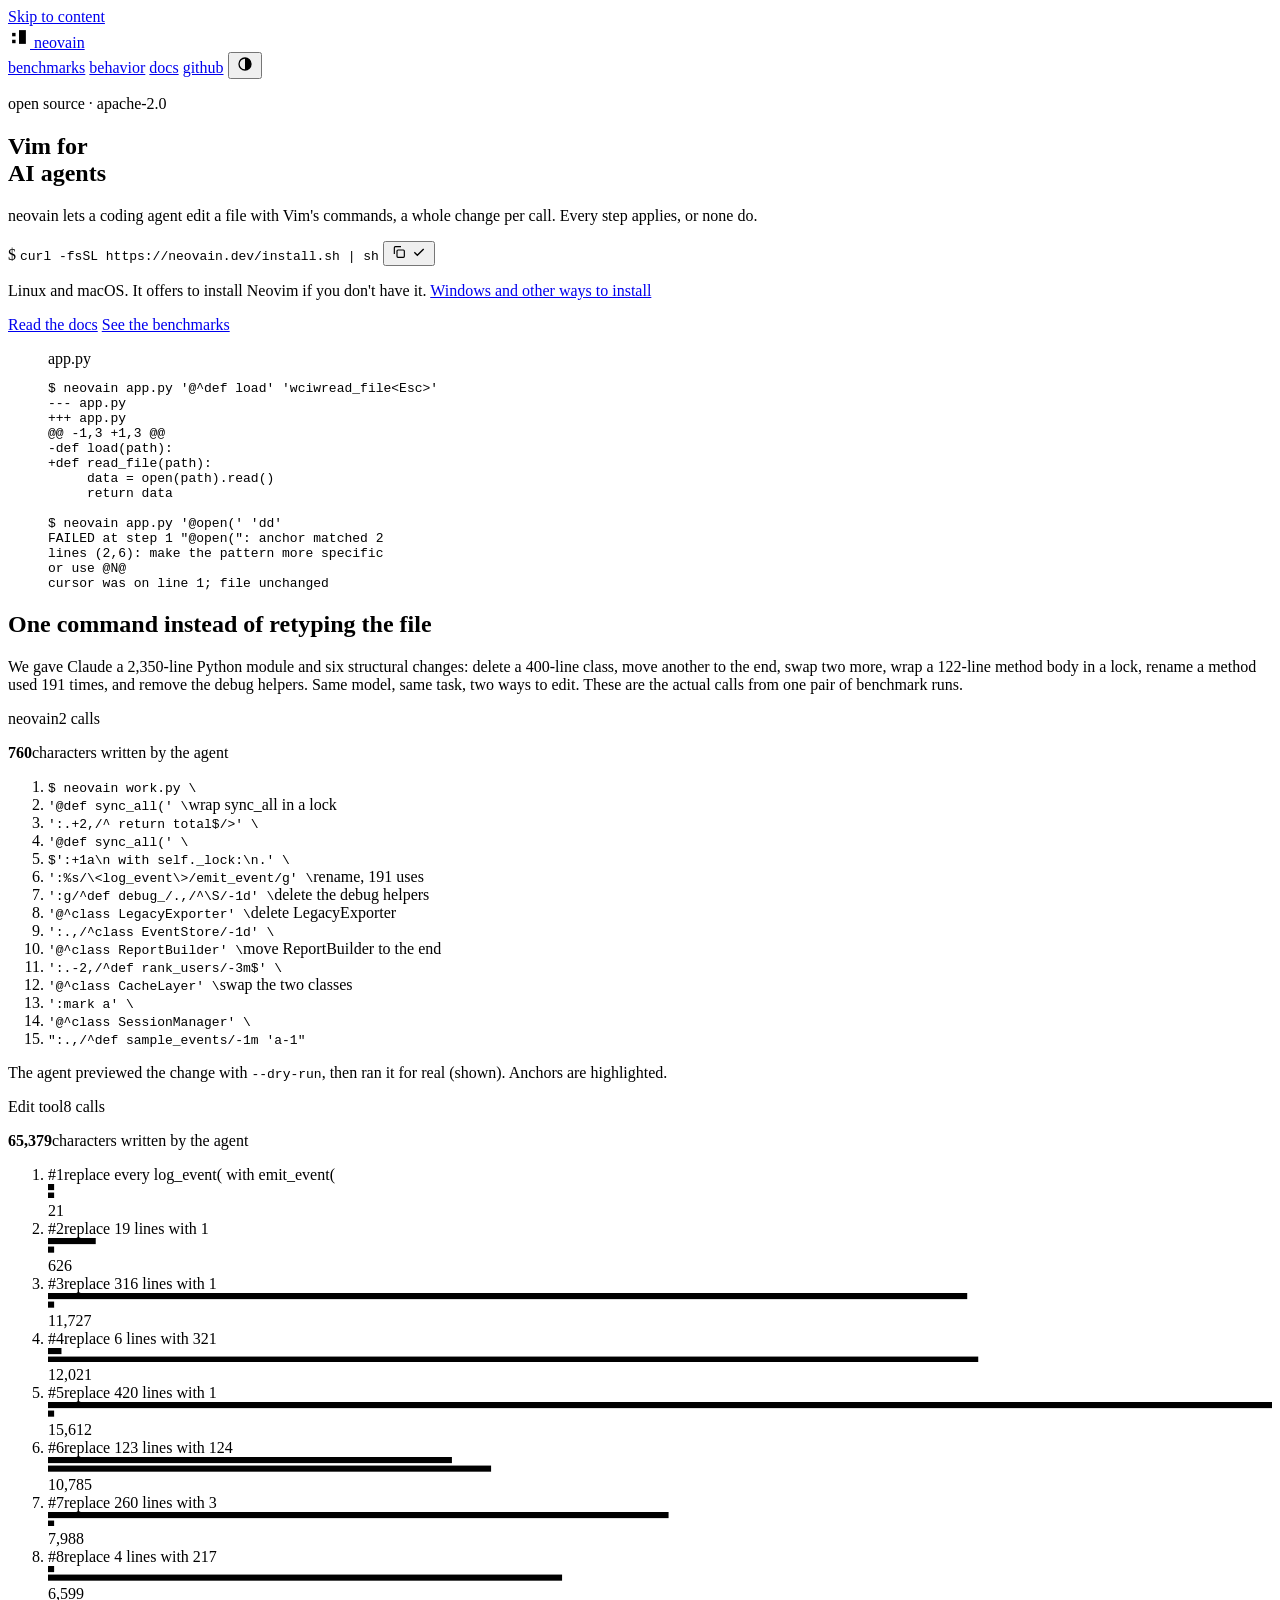
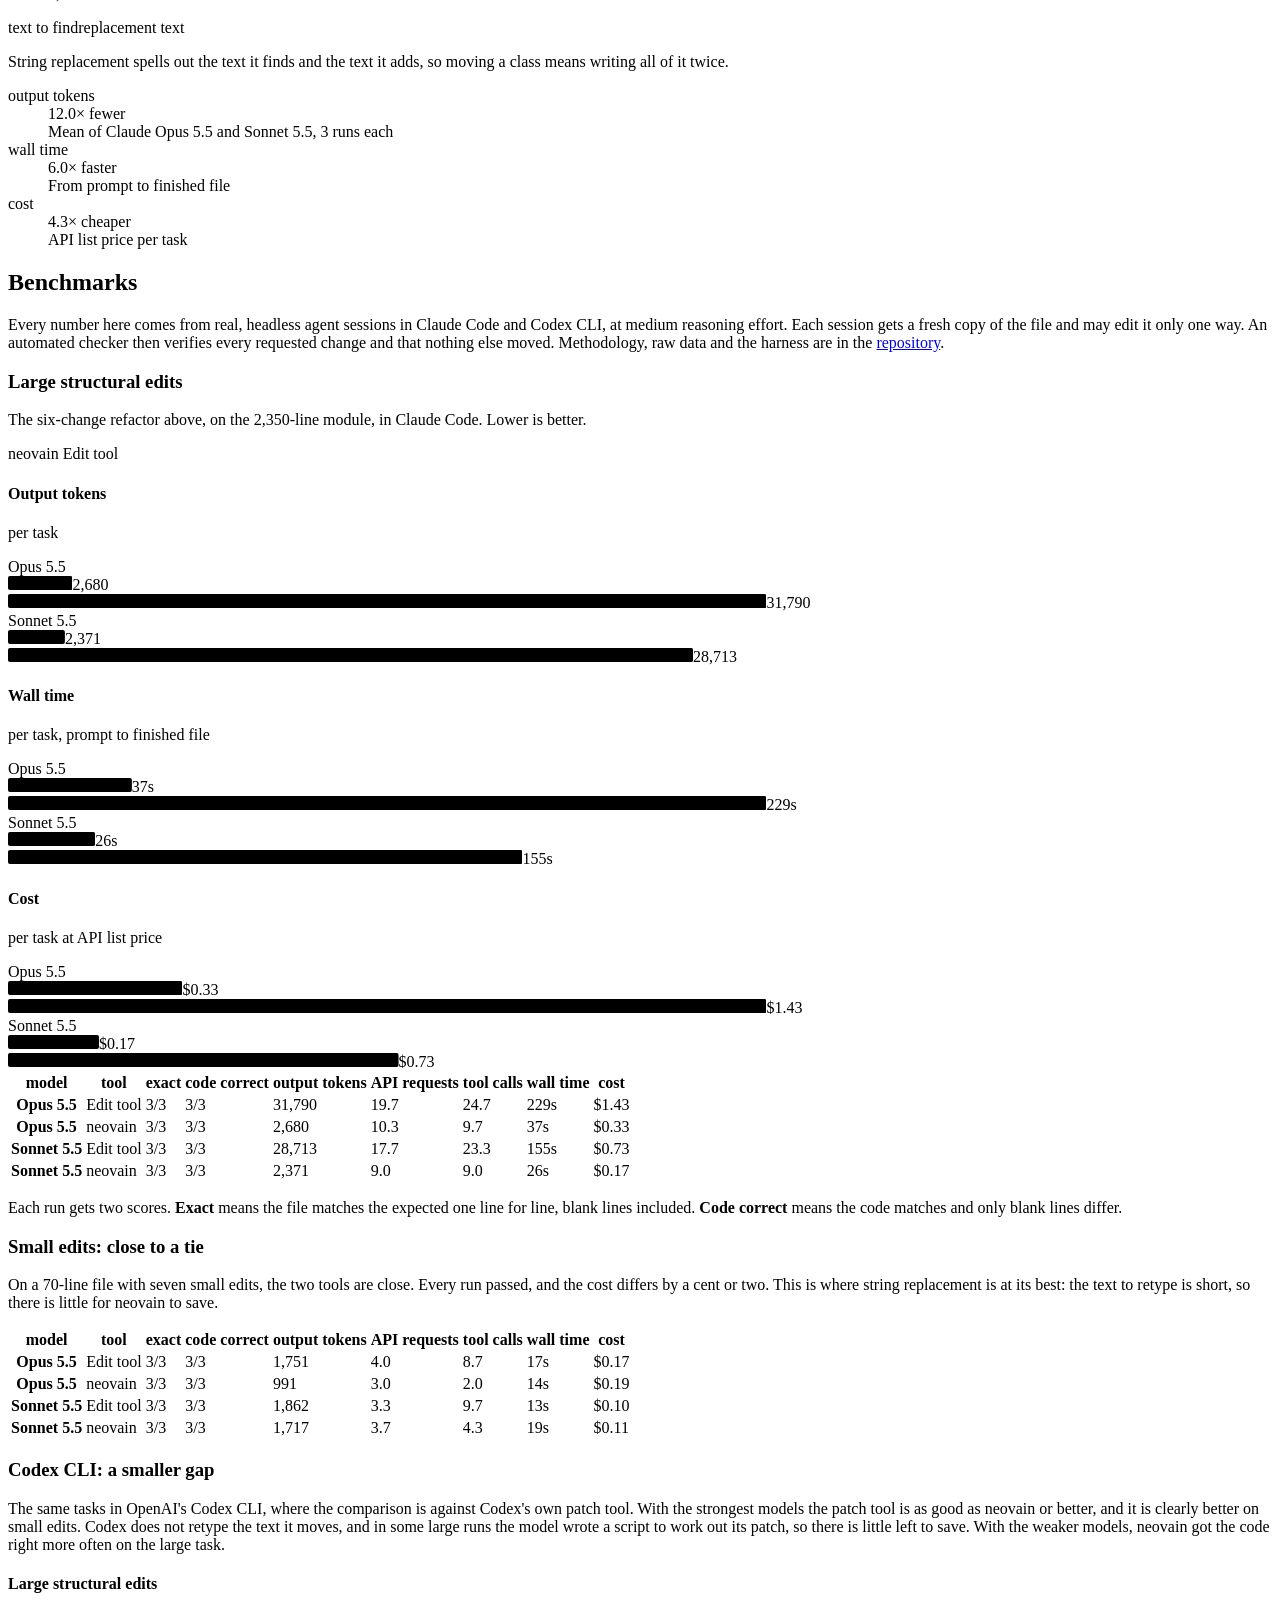
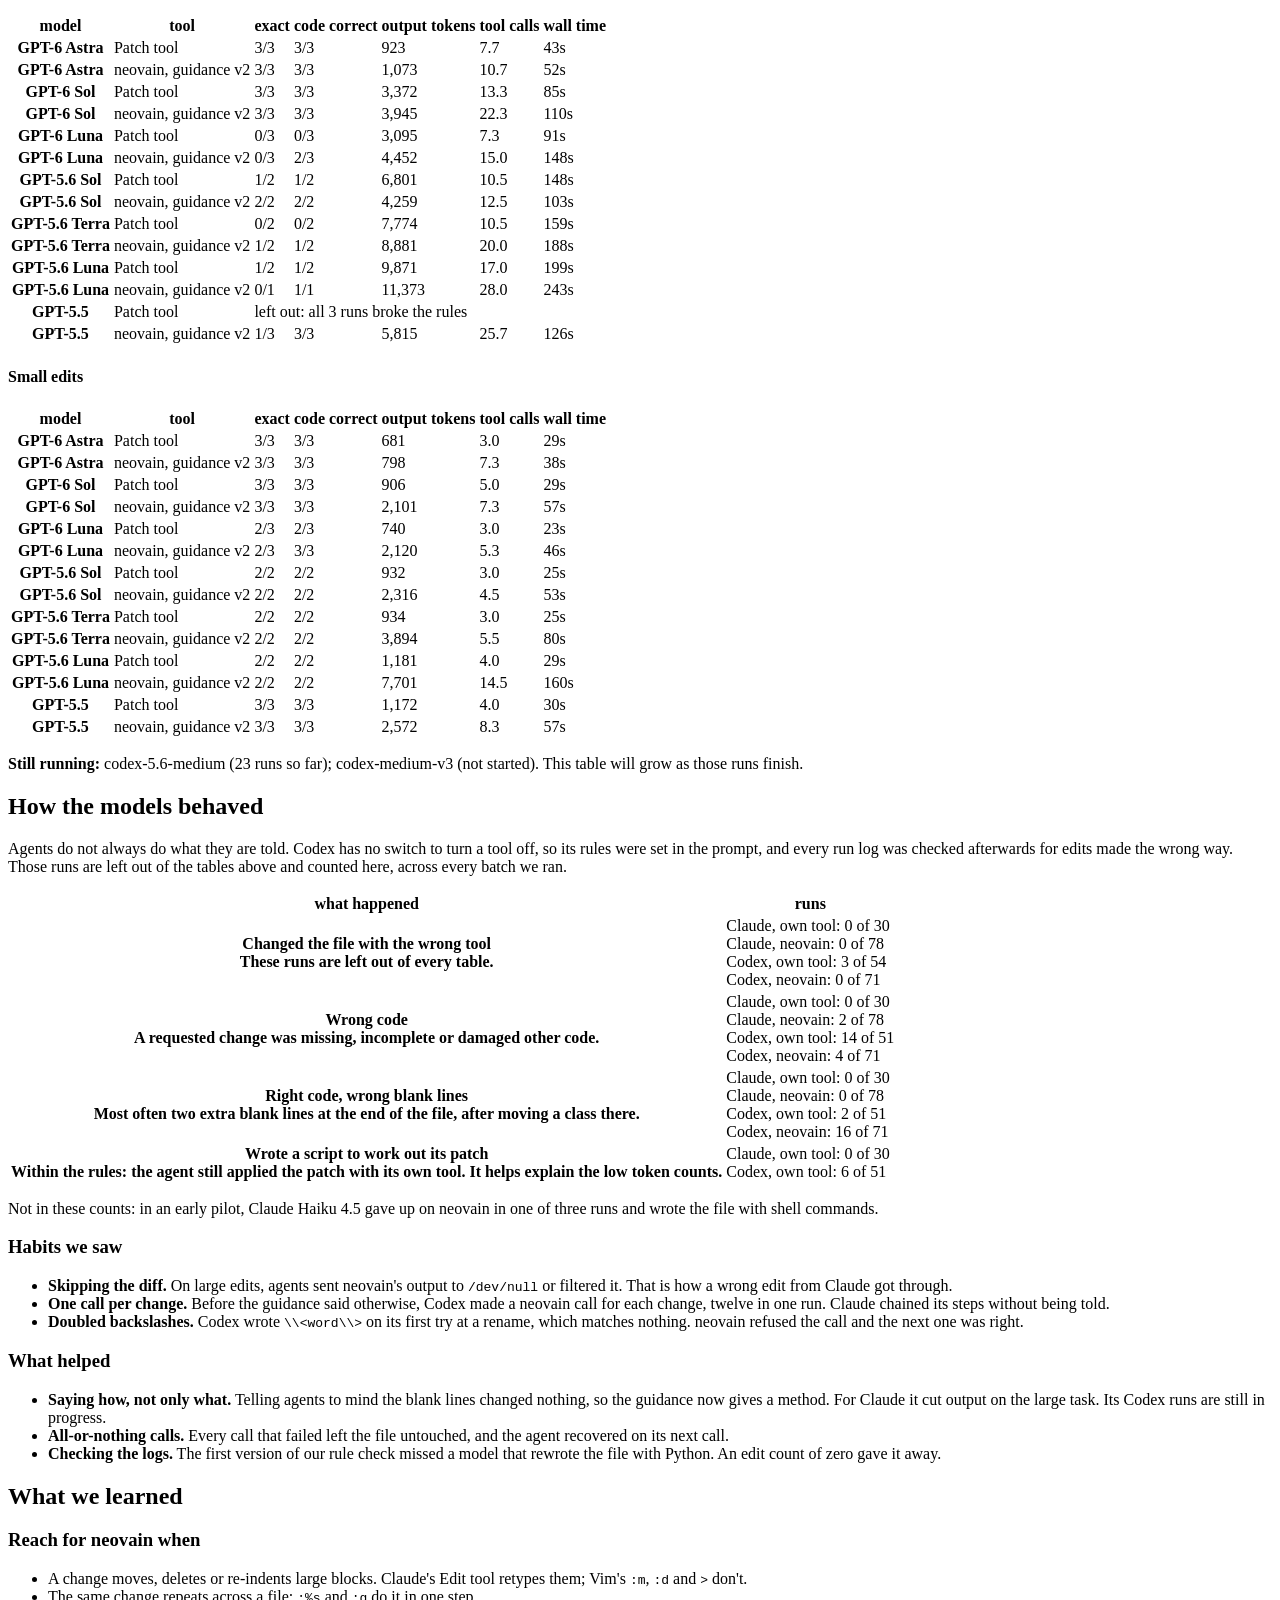
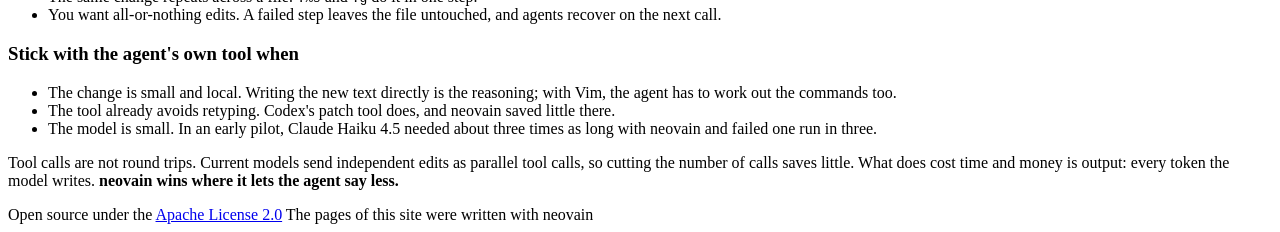
==== site/index.html @ f94ebb8a "Publish benchmark results: Claude at medium effort, Codex, model behavior Results - bench/results.js" ====
<!doctype html>
<html lang="en">
<head>
  <meta charset="utf-8">
  <meta name="viewport" content="width=device-width, initial-scale=1">
  <title>neovain: Vim editing for AI coding agents</title>
  <meta name="description" content="neovain lets AI coding agents edit files with Vim commands: a whole change per call, applied all or nothing. Open source, with benchmarks against string-replacement editing.">
  <link rel="canonical" href="https://neovain.dev/">
  <meta name="theme-color" content="#090e0c">
  <meta property="og:type" content="website">
  <meta property="og:site_name" content="neovain">
  <meta property="og:title" content="neovain: Vim for AI agents">
  <meta property="og:description" content="Let a coding agent edit a file with Vim commands, a whole change per call. Every step applies, or none do.">
  <meta property="og:url" content="https://neovain.dev/">
  <meta property="og:image" content="https://neovain.dev/og.png">
  <meta property="og:image:width" content="1200">
  <meta property="og:image:height" content="630">
  <meta property="og:image:alt" content="neovain: Vim for AI agents. A bar chart of output tokens on a 2,350-line refactor, neovain against the Edit tool.">
  <meta name="twitter:card" content="summary_large_image">
  <link rel="icon" href="/favicon.svg" type="image/svg+xml">
  <link rel="apple-touch-icon" href="/apple-touch-icon.png">
  <link rel="preload" href="/fonts/ibm-plex-mono-600.woff2" as="font" type="font/woff2" crossorigin>
  <link rel="preload" href="/fonts/ibm-plex-sans-400.woff2" as="font" type="font/woff2" crossorigin>
  <link rel="stylesheet" href="/style.css">
  <script src="/site.js"></script>
  <script type="application/ld+json">
  {
    "@context": "https://schema.org",
    "@type": "SoftwareApplication",
    "name": "neovain",
    "description": "A command-line tool that lets AI coding agents edit files with Vim commands, a whole change per call, applied all or nothing.",
    "url": "https://neovain.dev/",
    "applicationCategory": "DeveloperApplication",
    "operatingSystem": "Linux, macOS, Windows",
    "license": "https://www.apache.org/licenses/LICENSE-2.0",
    "downloadUrl": "https://github.com/kbrock84/neovain/releases",
    "codeRepository": "https://github.com/kbrock84/neovain",
    "offers": { "@type": "Offer", "price": "0", "priceCurrency": "USD" }
  }
  </script>
</head>
<body>
  <a class="skip" href="#main">Skip to content</a>
  <header class="site-header">
    <div class="wrap">
      <a class="brand" href="/">
        <svg class="mark" width="22" height="22" viewBox="0 0 32 32" aria-hidden="true"><rect class="dot" x="6" y="10" width="5" height="5"/><rect class="dot" x="6" y="20" width="5" height="5"/><rect class="block" x="16" y="6" width="10" height="20"/></svg>
        <span>neovain</span>
      </a>
      <nav class="site-nav" aria-label="Main">
        <a href="/#benchmarks">benchmarks</a>
        <a href="/#behavior">behavior</a>
        <a href="/docs">docs</a>
        <a href="https://github.com/kbrock84/neovain">github</a>
        <button class="icon-button outlined" type="button" data-theme-toggle aria-label="Switch between dark and light">
          <svg width="18" height="18" viewBox="0 0 24 24" fill="none" stroke="currentColor" stroke-width="1.75" aria-hidden="true"><circle cx="12" cy="12" r="8"/><path d="M12 4a8 8 0 0 1 0 16z" fill="currentColor" stroke="none"/></svg>
        </button>
      </nav>
    </div>
  </header>

  <main id="main">
    <section class="hero">
      <div class="wrap hero-grid">
        <div class="hero-copy">
          <p class="eyebrow">open source · apache-2.0</p>
          <h1>Vim for<br>AI agents<span class="cursor" aria-hidden="true"></span></h1>
          <p class="lede">neovain lets a coding agent edit a file with Vim's commands, a whole change per call. Every step applies, or none do.</p>
          <div class="install">
            <div class="command">
              <span class="prompt" aria-hidden="true">$</span>
              <code>curl -fsSL https://neovain.dev/install.sh | sh</code>
              <button class="icon-button" type="button" data-copy="curl -fsSL https://neovain.dev/install.sh | sh" aria-label="Copy the install command">
                <svg class="idle" width="16" height="16" viewBox="0 0 24 24" fill="none" stroke="currentColor" stroke-width="1.75" aria-hidden="true"><rect x="9" y="9" width="11" height="11" rx="1.5"/><path d="M5 15V5.5A1.5 1.5 0 0 1 6.5 4H15"/></svg>
                <svg class="done" width="16" height="16" viewBox="0 0 24 24" fill="none" stroke="currentColor" stroke-width="2" aria-hidden="true"><path d="M5 12.5l4.5 4.5L19 7.5"/></svg>
              </button>
            </div>
            <p class="hint">Linux and macOS. It offers to install Neovim if you don't have it. <a href="/docs#install">Windows and other ways to install</a></p>
          </div>
          <div class="actions">
            <a class="button primary" href="/docs">Read the docs</a>
            <a class="button" href="#benchmarks">See the benchmarks</a>
          </div>
        </div>
        <figure class="pane" aria-label="Example: an edit that succeeds, then one that is refused">
          <figcaption class="pane-head">app.py</figcaption>
<pre class="term"><span class="p">$ </span>neovain app.py <span class="anchor">'@^def load'</span> 'wciwread_file&lt;Esc&gt;'
<span class="meta">--- app.py
+++ app.py
@@ -1,3 +1,3 @@</span>
<span class="del">-def load(path):</span>
<span class="add">+def read_file(path):</span>
<span class="ctx">     data = open(path).read()
     return data</span>

<span class="p">$ </span>neovain app.py <span class="anchor">'@open('</span> 'dd'
<span class="fail">FAILED at step 1 "@open(": anchor matched 2
lines (2,6): make the pattern more specific
or use @N@</span>
<span class="ctx">cursor was on line 1; file unchanged</span></pre>
        </figure>
      </div>
    </section>

    <section id="demo">
      <div class="wrap">
        <h2>One command instead of retyping the file</h2>
        <p class="intro">We gave Claude a 2,350-line Python module and six structural changes: delete a 400-line class, move another to the end, swap two more, wrap a 122-line method body in a lock, rename a method used 191 times, and remove the debug helpers. Same model, same task, two ways to edit. These are the actual calls from one pair of benchmark runs.</p>
        <!-- generated:demo -->
        <div class="demo-grid">
          <div class="pane">
            <div class="pane-head"><span class="pane-title"><i class="swatch neovain"></i>neovain</span><span>2 calls</span></div>
            <p class="figure-line"><strong>760</strong><span>characters written by the agent</span></p>
            <ol class="steps">
              <li><code><span class="p">$ </span>neovain work.py \</code></li>
              <li><code class="anchor">'@def sync_all(' \</code><span class="why">wrap sync_all in a lock</span></li>
              <li><code>':.+2,/^        return total$/&gt;' \</code></li>
              <li><code class="anchor">'@def sync_all(' \</code></li>
              <li><code>$':+1a\n        with self._lock:\n.' \</code></li>
              <li><code>':%s/\&lt;log_event\&gt;/emit_event/g' \</code><span class="why">rename, 191 uses</span></li>
              <li><code>':g/^def debug_/.,/^\S/-1d' \</code><span class="why">delete the debug helpers</span></li>
              <li><code class="anchor">'@^class LegacyExporter' \</code><span class="why">delete LegacyExporter</span></li>
              <li><code>':.,/^class EventStore/-1d' \</code></li>
              <li><code class="anchor">'@^class ReportBuilder' \</code><span class="why">move ReportBuilder to the end</span></li>
              <li><code>':.-2,/^def rank_users/-3m$' \</code></li>
              <li><code class="anchor">'@^class CacheLayer' \</code><span class="why">swap the two classes</span></li>
              <li><code>':mark a' \</code></li>
              <li><code class="anchor">'@^class SessionManager' \</code></li>
              <li><code>":.,/^def sample_events/-1m 'a-1"</code></li>
            </ol>
            <p class="pane-foot">The agent previewed the change with <code>--dry-run</code>, then ran it for real (shown). Anchors are highlighted.</p>
          </div>
          <div class="pane">
            <div class="pane-head"><span class="pane-title"><i class="swatch edit"></i>Edit tool</span><span>8 calls</span></div>
            <p class="figure-line"><strong>65,379</strong><span>characters written by the agent</span></p>
            <ol class="calls">
              <li><span class="n">#1</span><span class="what">replace every log_event( with emit_event(<svg class="span-bar" viewBox="0 0 1000 12" preserveAspectRatio="none" aria-hidden="true"><rect class="find" width="5" height="5"/><rect class="repl" y="7" width="5" height="5"/></svg></span><span class="chars">21</span></li>
              <li><span class="n">#2</span><span class="what">replace 19 lines with 1<svg class="span-bar" viewBox="0 0 1000 12" preserveAspectRatio="none" aria-hidden="true"><rect class="find" width="39" height="5"/><rect class="repl" y="7" width="5" height="5"/></svg></span><span class="chars">626</span></li>
              <li><span class="n">#3</span><span class="what">replace 316 lines with 1<svg class="span-bar" viewBox="0 0 1000 12" preserveAspectRatio="none" aria-hidden="true"><rect class="find" width="751" height="5"/><rect class="repl" y="7" width="5" height="5"/></svg></span><span class="chars">11,727</span></li>
              <li><span class="n">#4</span><span class="what">replace 6 lines with 321<svg class="span-bar" viewBox="0 0 1000 12" preserveAspectRatio="none" aria-hidden="true"><rect class="find" width="11" height="5"/><rect class="repl" y="7" width="760" height="5"/></svg></span><span class="chars">12,021</span></li>
              <li><span class="n">#5</span><span class="what">replace 420 lines with 1<svg class="span-bar" viewBox="0 0 1000 12" preserveAspectRatio="none" aria-hidden="true"><rect class="find" width="1000" height="5"/><rect class="repl" y="7" width="5" height="5"/></svg></span><span class="chars">15,612</span></li>
              <li><span class="n">#6</span><span class="what">replace 123 lines with 124<svg class="span-bar" viewBox="0 0 1000 12" preserveAspectRatio="none" aria-hidden="true"><rect class="find" width="330" height="5"/><rect class="repl" y="7" width="362" height="5"/></svg></span><span class="chars">10,785</span></li>
              <li><span class="n">#7</span><span class="what">replace 260 lines with 3<svg class="span-bar" viewBox="0 0 1000 12" preserveAspectRatio="none" aria-hidden="true"><rect class="find" width="507" height="5"/><rect class="repl" y="7" width="5" height="5"/></svg></span><span class="chars">7,988</span></li>
              <li><span class="n">#8</span><span class="what">replace 4 lines with 217<svg class="span-bar" viewBox="0 0 1000 12" preserveAspectRatio="none" aria-hidden="true"><rect class="find" width="5" height="5"/><rect class="repl" y="7" width="420" height="5"/></svg></span><span class="chars">6,599</span></li>
            </ol>
            <p class="key" aria-hidden="true"><span><i class="find"></i>text to find</span><span><i class="repl"></i>replacement text</span></p>
            <p class="pane-foot">String replacement spells out the text it finds and the text it adds, so moving a class means writing all of it twice.</p>
          </div>
        </div>
        <dl class="stats">
          <div><dt>output tokens</dt><dd class="value">12.0× fewer</dd><dd class="sub">Mean of Claude Opus 5.5 and Sonnet 5.5, 3 runs each</dd></div>
          <div><dt>wall time</dt><dd class="value">6.0× faster</dd><dd class="sub">From prompt to finished file</dd></div>
          <div><dt>cost</dt><dd class="value">4.3× cheaper</dd><dd class="sub">API list price per task</dd></div>
        </dl>
        <!-- /generated:demo -->
      </div>
    </section>

    <section id="benchmarks">
      <div class="wrap">
        <h2>Benchmarks</h2>
        <p class="intro">Every number here comes from real, headless agent sessions in Claude Code and Codex CLI, at medium reasoning effort. Each session gets a fresh copy of the file and may edit it only one way. An automated checker then verifies every requested change and that nothing else moved. Methodology, raw data and the harness are in the <a href="https://github.com/kbrock84/neovain/tree/main/bench">repository</a>.</p>

        <div class="bench-head">
          <div>
            <h3>Large structural edits</h3>
            <p>The six-change refactor above, on the 2,350-line module, in Claude Code. Lower is better.</p>
          </div>
          <div class="legend" aria-hidden="true">
            <span><i class="swatch neovain"></i>neovain</span>
            <span><i class="swatch edit"></i>Edit tool</span>
          </div>
        </div>
        <!-- generated:large -->
        <div class="charts">
          <div class="pane chart">
            <div><h4>Output tokens</h4><p class="sub">per task</p></div>
            <div class="bar-group">
              <span>Opus 5.5</span>
              <div class="bar-rows">
                <div class="bar-row"><svg class="bar neovain" width="5.1%" height="14" role="img"><title>Opus 5.5, neovain: 2,680 output tokens, mean of 3 runs</title><rect width="100%" height="14" rx="2"/></svg><span>2,680</span></div>
                <div class="bar-row"><svg class="bar edit" width="60.0%" height="14" role="img"><title>Opus 5.5, Edit tool: 31,790 output tokens, mean of 3 runs</title><rect width="100%" height="14" rx="2"/></svg><span>31,790</span></div>
              </div>
            </div>
            <div class="bar-group">
              <span>Sonnet 5.5</span>
              <div class="bar-rows">
                <div class="bar-row"><svg class="bar neovain" width="4.5%" height="14" role="img"><title>Sonnet 5.5, neovain: 2,371 output tokens, mean of 3 runs</title><rect width="100%" height="14" rx="2"/></svg><span>2,371</span></div>
                <div class="bar-row"><svg class="bar edit" width="54.2%" height="14" role="img"><title>Sonnet 5.5, Edit tool: 28,713 output tokens, mean of 3 runs</title><rect width="100%" height="14" rx="2"/></svg><span>28,713</span></div>
              </div>
            </div>
          </div>
          <div class="pane chart">
            <div><h4>Wall time</h4><p class="sub">per task, prompt to finished file</p></div>
            <div class="bar-group">
              <span>Opus 5.5</span>
              <div class="bar-rows">
                <div class="bar-row"><svg class="bar neovain" width="9.8%" height="14" role="img"><title>Opus 5.5, neovain: 37s wall time, mean of 3 runs</title><rect width="100%" height="14" rx="2"/></svg><span>37s</span></div>
                <div class="bar-row"><svg class="bar edit" width="60.0%" height="14" role="img"><title>Opus 5.5, Edit tool: 229s wall time, mean of 3 runs</title><rect width="100%" height="14" rx="2"/></svg><span>229s</span></div>
              </div>
            </div>
            <div class="bar-group">
              <span>Sonnet 5.5</span>
              <div class="bar-rows">
                <div class="bar-row"><svg class="bar neovain" width="6.9%" height="14" role="img"><title>Sonnet 5.5, neovain: 26s wall time, mean of 3 runs</title><rect width="100%" height="14" rx="2"/></svg><span>26s</span></div>
                <div class="bar-row"><svg class="bar edit" width="40.7%" height="14" role="img"><title>Sonnet 5.5, Edit tool: 155s wall time, mean of 3 runs</title><rect width="100%" height="14" rx="2"/></svg><span>155s</span></div>
              </div>
            </div>
          </div>
          <div class="pane chart">
            <div><h4>Cost</h4><p class="sub">per task at API list price</p></div>
            <div class="bar-group">
              <span>Opus 5.5</span>
              <div class="bar-rows">
                <div class="bar-row"><svg class="bar neovain" width="13.8%" height="14" role="img"><title>Opus 5.5, neovain: $0.33 cost, mean of 3 runs</title><rect width="100%" height="14" rx="2"/></svg><span>$0.33</span></div>
                <div class="bar-row"><svg class="bar edit" width="60.0%" height="14" role="img"><title>Opus 5.5, Edit tool: $1.43 cost, mean of 3 runs</title><rect width="100%" height="14" rx="2"/></svg><span>$1.43</span></div>
              </div>
            </div>
            <div class="bar-group">
              <span>Sonnet 5.5</span>
              <div class="bar-rows">
                <div class="bar-row"><svg class="bar neovain" width="7.2%" height="14" role="img"><title>Sonnet 5.5, neovain: $0.17 cost, mean of 3 runs</title><rect width="100%" height="14" rx="2"/></svg><span>$0.17</span></div>
                <div class="bar-row"><svg class="bar edit" width="30.9%" height="14" role="img"><title>Sonnet 5.5, Edit tool: $0.73 cost, mean of 3 runs</title><rect width="100%" height="14" rx="2"/></svg><span>$0.73</span></div>
              </div>
            </div>
          </div>
        </div>
        <div class="table-wrap">
          <table>
            <thead><tr><th class="text" scope="col">model</th><th class="text" scope="col">tool</th><th scope="col">exact</th><th scope="col">code correct</th><th scope="col">output tokens</th><th scope="col">API requests</th><th scope="col">tool calls</th><th scope="col">wall time</th><th scope="col">cost</th></tr></thead>
            <tbody>
              <tr><th class="text" scope="row">Opus 5.5</th><td class="text"><i class="swatch edit"></i>Edit tool</td><td>3/3</td><td>3/3</td><td>31,790</td><td>19.7</td><td>24.7</td><td>229s</td><td>$1.43</td></tr>
              <tr><th class="text" scope="row">Opus 5.5</th><td class="text"><i class="swatch neovain"></i>neovain</td><td>3/3</td><td>3/3</td><td>2,680</td><td>10.3</td><td>9.7</td><td>37s</td><td>$0.33</td></tr>
              <tr><th class="text" scope="row">Sonnet 5.5</th><td class="text"><i class="swatch edit"></i>Edit tool</td><td>3/3</td><td>3/3</td><td>28,713</td><td>17.7</td><td>23.3</td><td>155s</td><td>$0.73</td></tr>
              <tr><th class="text" scope="row">Sonnet 5.5</th><td class="text"><i class="swatch neovain"></i>neovain</td><td>3/3</td><td>3/3</td><td>2,371</td><td>9.0</td><td>9.0</td><td>26s</td><td>$0.17</td></tr>
            </tbody>
          </table>
        </div>
        <!-- /generated:large -->
        <p class="note">Each run gets two scores. <strong>Exact</strong> means the file matches the expected one line for line, blank lines included. <strong>Code correct</strong> means the code matches and only blank lines differ.</p>

        <div class="small-edits">
          <h3>Small edits: close to a tie</h3>
          <p class="note">On a 70-line file with seven small edits, the two tools are close. Every run passed, and the cost differs by a cent or two. This is where string replacement is at its best: the text to retype is short, so there is little for neovain to save.</p>
        </div>
        <!-- generated:small -->
        <div class="table-wrap">
          <table>
            <thead><tr><th class="text" scope="col">model</th><th class="text" scope="col">tool</th><th scope="col">exact</th><th scope="col">code correct</th><th scope="col">output tokens</th><th scope="col">API requests</th><th scope="col">tool calls</th><th scope="col">wall time</th><th scope="col">cost</th></tr></thead>
            <tbody>
              <tr><th class="text" scope="row">Opus 5.5</th><td class="text"><i class="swatch edit"></i>Edit tool</td><td>3/3</td><td>3/3</td><td>1,751</td><td>4.0</td><td>8.7</td><td>17s</td><td>$0.17</td></tr>
              <tr><th class="text" scope="row">Opus 5.5</th><td class="text"><i class="swatch neovain"></i>neovain</td><td>3/3</td><td>3/3</td><td>991</td><td>3.0</td><td>2.0</td><td>14s</td><td>$0.19</td></tr>
              <tr><th class="text" scope="row">Sonnet 5.5</th><td class="text"><i class="swatch edit"></i>Edit tool</td><td>3/3</td><td>3/3</td><td>1,862</td><td>3.3</td><td>9.7</td><td>13s</td><td>$0.10</td></tr>
              <tr><th class="text" scope="row">Sonnet 5.5</th><td class="text"><i class="swatch neovain"></i>neovain</td><td>3/3</td><td>3/3</td><td>1,717</td><td>3.7</td><td>4.3</td><td>19s</td><td>$0.11</td></tr>
            </tbody>
          </table>
        </div>
        <!-- /generated:small -->

        <div class="small-edits" id="codex">
          <h3>Codex CLI: a smaller gap</h3>
          <p class="note">The same tasks in OpenAI's Codex CLI, where the comparison is against Codex's own patch tool. With the strongest models the patch tool is as good as neovain or better, and it is clearly better on small edits. Codex does not retype the text it moves, and in some large runs the model wrote a script to work out its patch, so there is little left to save. With the weaker models, neovain got the code right more often on the large task.</p>
        </div>
        <!-- generated:codex -->
        <h4 class="table-title">Large structural edits</h4>
        <div class="table-wrap">
          <table>
            <thead><tr><th class="text" scope="col">model</th><th class="text" scope="col">tool</th><th scope="col">exact</th><th scope="col">code correct</th><th scope="col">output tokens</th><th scope="col">tool calls</th><th scope="col">wall time</th></tr></thead>
            <tbody>
              <tr><th class="text" scope="row">GPT-6 Astra</th><td class="text"><i class="swatch edit"></i>Patch tool</td><td>3/3</td><td>3/3</td><td>923</td><td>7.7</td><td>43s</td></tr>
              <tr><th class="text" scope="row">GPT-6 Astra</th><td class="text"><i class="swatch neovain"></i>neovain, guidance v2</td><td>3/3</td><td>3/3</td><td>1,073</td><td>10.7</td><td>52s</td></tr>
              <tr><th class="text" scope="row">GPT-6 Sol</th><td class="text"><i class="swatch edit"></i>Patch tool</td><td>3/3</td><td>3/3</td><td>3,372</td><td>13.3</td><td>85s</td></tr>
              <tr><th class="text" scope="row">GPT-6 Sol</th><td class="text"><i class="swatch neovain"></i>neovain, guidance v2</td><td>3/3</td><td>3/3</td><td>3,945</td><td>22.3</td><td>110s</td></tr>
              <tr><th class="text" scope="row">GPT-6 Luna</th><td class="text"><i class="swatch edit"></i>Patch tool</td><td class="short">0/3</td><td class="short">0/3</td><td>3,095</td><td>7.3</td><td>91s</td></tr>
              <tr><th class="text" scope="row">GPT-6 Luna</th><td class="text"><i class="swatch neovain"></i>neovain, guidance v2</td><td class="short">0/3</td><td class="short">2/3</td><td>4,452</td><td>15.0</td><td>148s</td></tr>
              <tr><th class="text" scope="row">GPT-5.6 Sol</th><td class="text"><i class="swatch edit"></i>Patch tool</td><td class="short">1/2</td><td class="short">1/2</td><td>6,801</td><td>10.5</td><td>148s</td></tr>
              <tr><th class="text" scope="row">GPT-5.6 Sol</th><td class="text"><i class="swatch neovain"></i>neovain, guidance v2</td><td>2/2</td><td>2/2</td><td>4,259</td><td>12.5</td><td>103s</td></tr>
              <tr><th class="text" scope="row">GPT-5.6 Terra</th><td class="text"><i class="swatch edit"></i>Patch tool</td><td class="short">0/2</td><td class="short">0/2</td><td>7,774</td><td>10.5</td><td>159s</td></tr>
              <tr><th class="text" scope="row">GPT-5.6 Terra</th><td class="text"><i class="swatch neovain"></i>neovain, guidance v2</td><td class="short">1/2</td><td class="short">1/2</td><td>8,881</td><td>20.0</td><td>188s</td></tr>
              <tr><th class="text" scope="row">GPT-5.6 Luna</th><td class="text"><i class="swatch edit"></i>Patch tool</td><td class="short">1/2</td><td class="short">1/2</td><td>9,871</td><td>17.0</td><td>199s</td></tr>
              <tr><th class="text" scope="row">GPT-5.6 Luna</th><td class="text"><i class="swatch neovain"></i>neovain, guidance v2</td><td class="short">0/1</td><td>1/1</td><td>11,373</td><td>28.0</td><td>243s</td></tr>
              <tr><th class="text" scope="row">GPT-5.5</th><td class="text"><i class="swatch edit"></i>Patch tool</td><td class="text ctx" colspan="5">left out: all 3 runs broke the rules</td></tr>
              <tr><th class="text" scope="row">GPT-5.5</th><td class="text"><i class="swatch neovain"></i>neovain, guidance v2</td><td class="short">1/3</td><td>3/3</td><td>5,815</td><td>25.7</td><td>126s</td></tr>
            </tbody>
          </table>
        </div>
        <h4 class="table-title">Small edits</h4>
        <div class="table-wrap">
          <table>
            <thead><tr><th class="text" scope="col">model</th><th class="text" scope="col">tool</th><th scope="col">exact</th><th scope="col">code correct</th><th scope="col">output tokens</th><th scope="col">tool calls</th><th scope="col">wall time</th></tr></thead>
            <tbody>
              <tr><th class="text" scope="row">GPT-6 Astra</th><td class="text"><i class="swatch edit"></i>Patch tool</td><td>3/3</td><td>3/3</td><td>681</td><td>3.0</td><td>29s</td></tr>
              <tr><th class="text" scope="row">GPT-6 Astra</th><td class="text"><i class="swatch neovain"></i>neovain, guidance v2</td><td>3/3</td><td>3/3</td><td>798</td><td>7.3</td><td>38s</td></tr>
              <tr><th class="text" scope="row">GPT-6 Sol</th><td class="text"><i class="swatch edit"></i>Patch tool</td><td>3/3</td><td>3/3</td><td>906</td><td>5.0</td><td>29s</td></tr>
              <tr><th class="text" scope="row">GPT-6 Sol</th><td class="text"><i class="swatch neovain"></i>neovain, guidance v2</td><td>3/3</td><td>3/3</td><td>2,101</td><td>7.3</td><td>57s</td></tr>
              <tr><th class="text" scope="row">GPT-6 Luna</th><td class="text"><i class="swatch edit"></i>Patch tool</td><td class="short">2/3</td><td class="short">2/3</td><td>740</td><td>3.0</td><td>23s</td></tr>
              <tr><th class="text" scope="row">GPT-6 Luna</th><td class="text"><i class="swatch neovain"></i>neovain, guidance v2</td><td class="short">2/3</td><td>3/3</td><td>2,120</td><td>5.3</td><td>46s</td></tr>
              <tr><th class="text" scope="row">GPT-5.6 Sol</th><td class="text"><i class="swatch edit"></i>Patch tool</td><td>2/2</td><td>2/2</td><td>932</td><td>3.0</td><td>25s</td></tr>
              <tr><th class="text" scope="row">GPT-5.6 Sol</th><td class="text"><i class="swatch neovain"></i>neovain, guidance v2</td><td>2/2</td><td>2/2</td><td>2,316</td><td>4.5</td><td>53s</td></tr>
              <tr><th class="text" scope="row">GPT-5.6 Terra</th><td class="text"><i class="swatch edit"></i>Patch tool</td><td>2/2</td><td>2/2</td><td>934</td><td>3.0</td><td>25s</td></tr>
              <tr><th class="text" scope="row">GPT-5.6 Terra</th><td class="text"><i class="swatch neovain"></i>neovain, guidance v2</td><td>2/2</td><td>2/2</td><td>3,894</td><td>5.5</td><td>80s</td></tr>
              <tr><th class="text" scope="row">GPT-5.6 Luna</th><td class="text"><i class="swatch edit"></i>Patch tool</td><td>2/2</td><td>2/2</td><td>1,181</td><td>4.0</td><td>29s</td></tr>
              <tr><th class="text" scope="row">GPT-5.6 Luna</th><td class="text"><i class="swatch neovain"></i>neovain, guidance v2</td><td>2/2</td><td>2/2</td><td>7,701</td><td>14.5</td><td>160s</td></tr>
              <tr><th class="text" scope="row">GPT-5.5</th><td class="text"><i class="swatch edit"></i>Patch tool</td><td>3/3</td><td>3/3</td><td>1,172</td><td>4.0</td><td>30s</td></tr>
              <tr><th class="text" scope="row">GPT-5.5</th><td class="text"><i class="swatch neovain"></i>neovain, guidance v2</td><td>3/3</td><td>3/3</td><td>2,572</td><td>8.3</td><td>57s</td></tr>
            </tbody>
          </table>
        </div>
        <p class="note"><strong>Still running:</strong> codex-5.6-medium (23 runs so far); codex-medium-v3 (not started). This table will grow as those runs finish.</p>
        <!-- /generated:codex -->
      </div>
    </section>

    <section id="behavior">
      <div class="wrap">
        <h2>How the models behaved</h2>
        <p class="intro">Agents do not always do what they are told. Codex has no switch to turn a tool off, so its rules were set in the prompt, and every run log was checked afterwards for edits made the wrong way. Those runs are left out of the tables above and counted here, across every batch we ran.</p>
        <!-- generated:behavior -->
        <div class="table-wrap">
          <table>
            <thead><tr><th class="text" scope="col">what happened</th><th class="text" scope="col">runs</th></tr></thead>
            <tbody>
              <tr><th class="text wrap" scope="row"><strong>Changed the file with the wrong tool</strong><br>These runs are left out of every table.</th><td class="text">Claude, own tool: 0 of 30<br>Claude, neovain: 0 of 78<br>Codex, own tool: 3 of 54<br>Codex, neovain: 0 of 71</td></tr>
              <tr><th class="text wrap" scope="row"><strong>Wrong code</strong><br>A requested change was missing, incomplete or damaged other code.</th><td class="text">Claude, own tool: 0 of 30<br>Claude, neovain: 2 of 78<br>Codex, own tool: 14 of 51<br>Codex, neovain: 4 of 71</td></tr>
              <tr><th class="text wrap" scope="row"><strong>Right code, wrong blank lines</strong><br>Most often two extra blank lines at the end of the file, after moving a class there.</th><td class="text">Claude, own tool: 0 of 30<br>Claude, neovain: 0 of 78<br>Codex, own tool: 2 of 51<br>Codex, neovain: 16 of 71</td></tr>
              <tr><th class="text wrap" scope="row"><strong>Wrote a script to work out its patch</strong><br>Within the rules: the agent still applied the patch with its own tool. It helps explain the low token counts.</th><td class="text">Claude, own tool: 0 of 30<br>Codex, own tool: 6 of 51</td></tr>
            </tbody>
          </table>
        </div>
        <!-- /generated:behavior -->
        <p class="note">Not in these counts: in an early pilot, Claude Haiku 4.5 gave up on neovain in one of three runs and wrote the file with shell commands.</p>
        <div class="lessons">
          <div class="against">
            <h3>Habits we saw</h3>
            <ul>
              <li><span><strong>Skipping the diff.</strong> On large edits, agents sent neovain's output to <code>/dev/null</code> or filtered it. That is how a wrong edit from Claude got through.</span></li>
              <li><span><strong>One call per change.</strong> Before the guidance said otherwise, Codex made a neovain call for each change, twelve in one run. Claude chained its steps without being told.</span></li>
              <li><span><strong>Doubled backslashes.</strong> Codex wrote <code>\\&lt;word\\&gt;</code> on its first try at a rename, which matches nothing. neovain refused the call and the next one was right.</span></li>
            </ul>
          </div>
          <div class="for">
            <h3>What helped</h3>
            <ul>
              <li><span><strong>Saying how, not only what.</strong> Telling agents to mind the blank lines changed nothing, so the guidance now gives a method. For Claude it cut output on the large task. Its Codex runs are still in progress.</span></li>
              <li><span><strong>All-or-nothing calls.</strong> Every call that failed left the file untouched, and the agent recovered on its next call.</span></li>
              <li><span><strong>Checking the logs.</strong> The first version of our rule check missed a model that rewrote the file with Python. An edit count of zero gave it away.</span></li>
            </ul>
          </div>
        </div>
      </div>
    </section>

    <section id="lessons">
      <div class="wrap">
        <h2>What we learned</h2>
        <div class="lessons">
          <div class="for">
            <h3>Reach for neovain when</h3>
            <ul>
              <li><span>A change moves, deletes or re-indents large blocks. Claude's Edit tool retypes them; Vim's <code>:m</code>, <code>:d</code> and <code>&gt;</code> don't.</span></li>
              <li><span>The same change repeats across a file: <code>:%s</code> and <code>:g</code> do it in one step.</span></li>
              <li><span>You want all-or-nothing edits. A failed step leaves the file untouched, and agents recover on the next call.</span></li>
            </ul>
          </div>
          <div class="against">
            <h3>Stick with the agent's own tool when</h3>
            <ul>
              <li><span>The change is small and local. Writing the new text directly is the reasoning; with Vim, the agent has to work out the commands too.</span></li>
              <li><span>The tool already avoids retyping. Codex's patch tool does, and neovain saved little there.</span></li>
              <li><span>The model is small. In an early pilot, Claude Haiku 4.5 needed about three times as long with neovain and failed one run in three.</span></li>
            </ul>
          </div>
        </div>
        <p class="closing">Tool calls are not round trips. Current models send independent edits as parallel tool calls, so cutting the number of calls saves little. What does cost time and money is output: every token the model writes. <strong>neovain wins where it lets the agent say less.</strong></p>
      </div>
    </section>
  </main>

  <footer class="site-footer">
    <div class="wrap">
      <span>Open source under the <a href="https://github.com/kbrock84/neovain/blob/main/LICENSE">Apache License 2.0</a></span>
      <span>The pages of this site were written with neovain</span>
    </div>
  </footer>
</body>
</html>
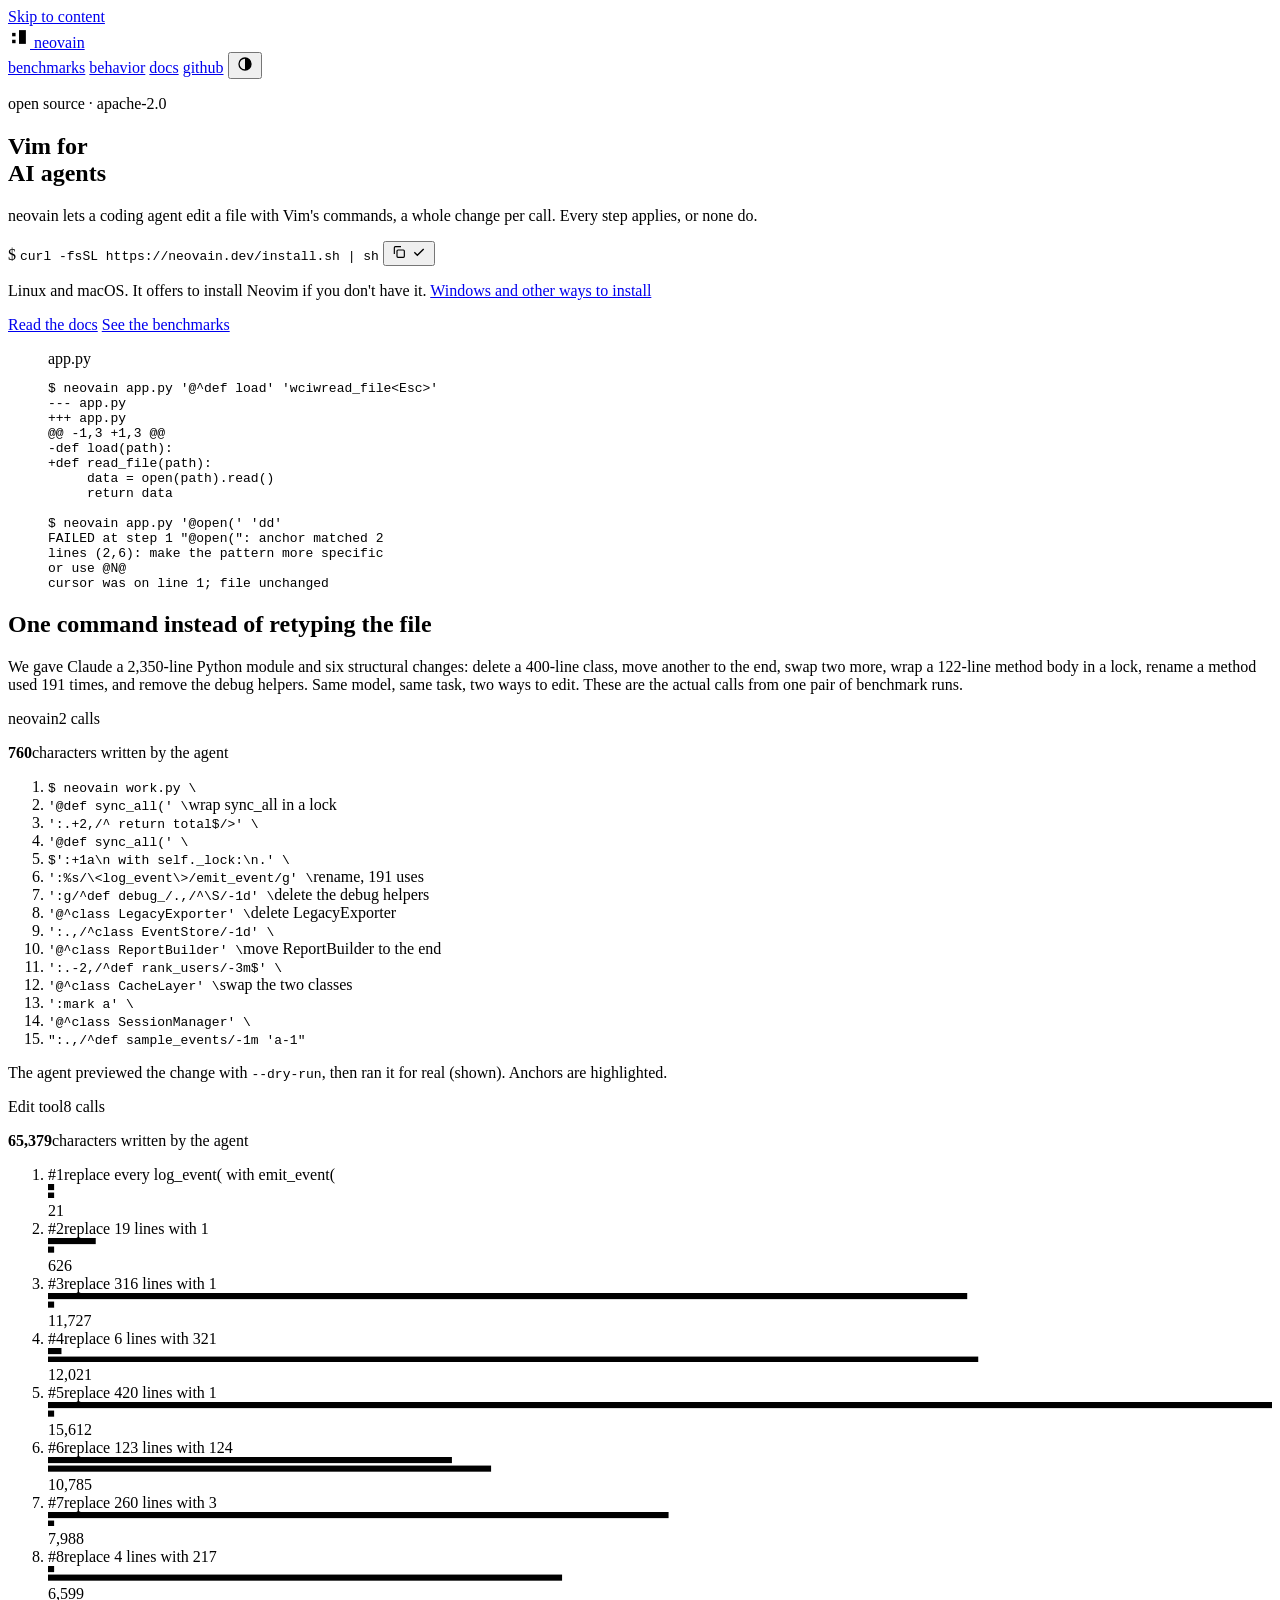
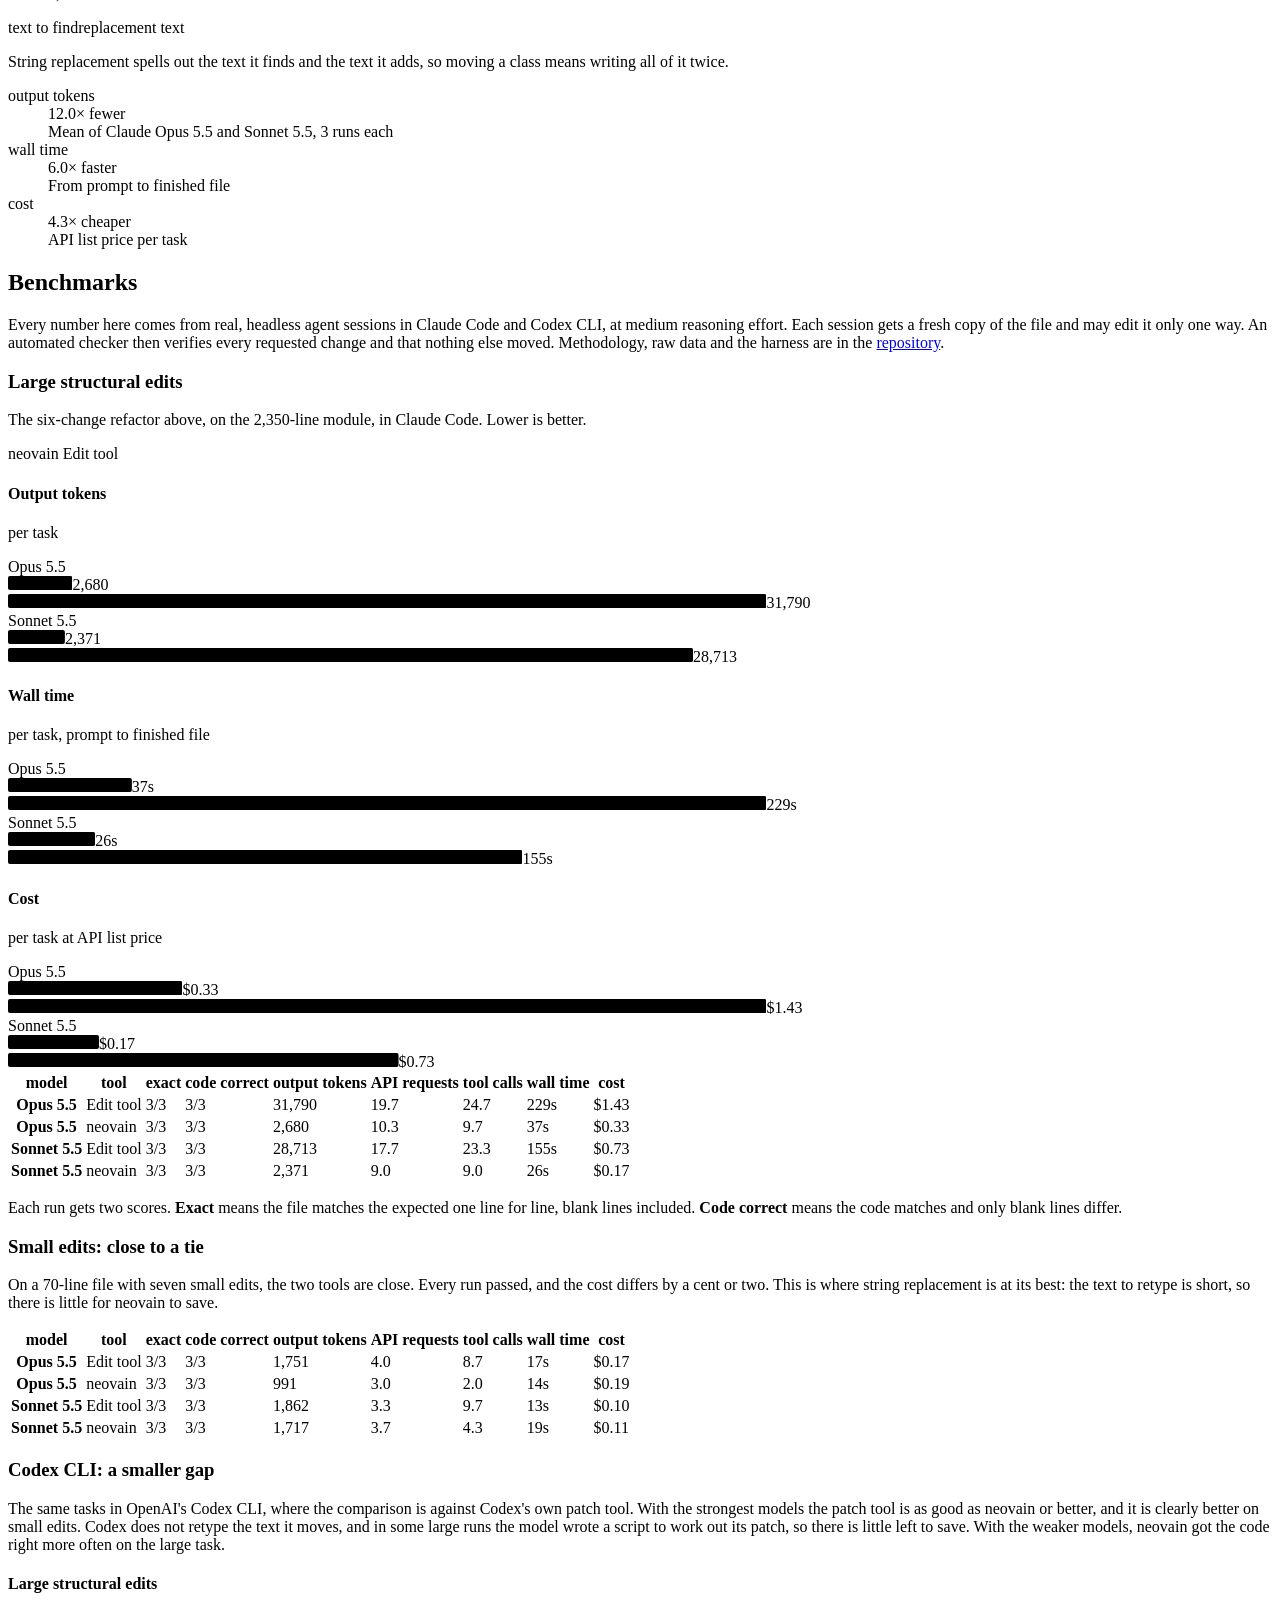
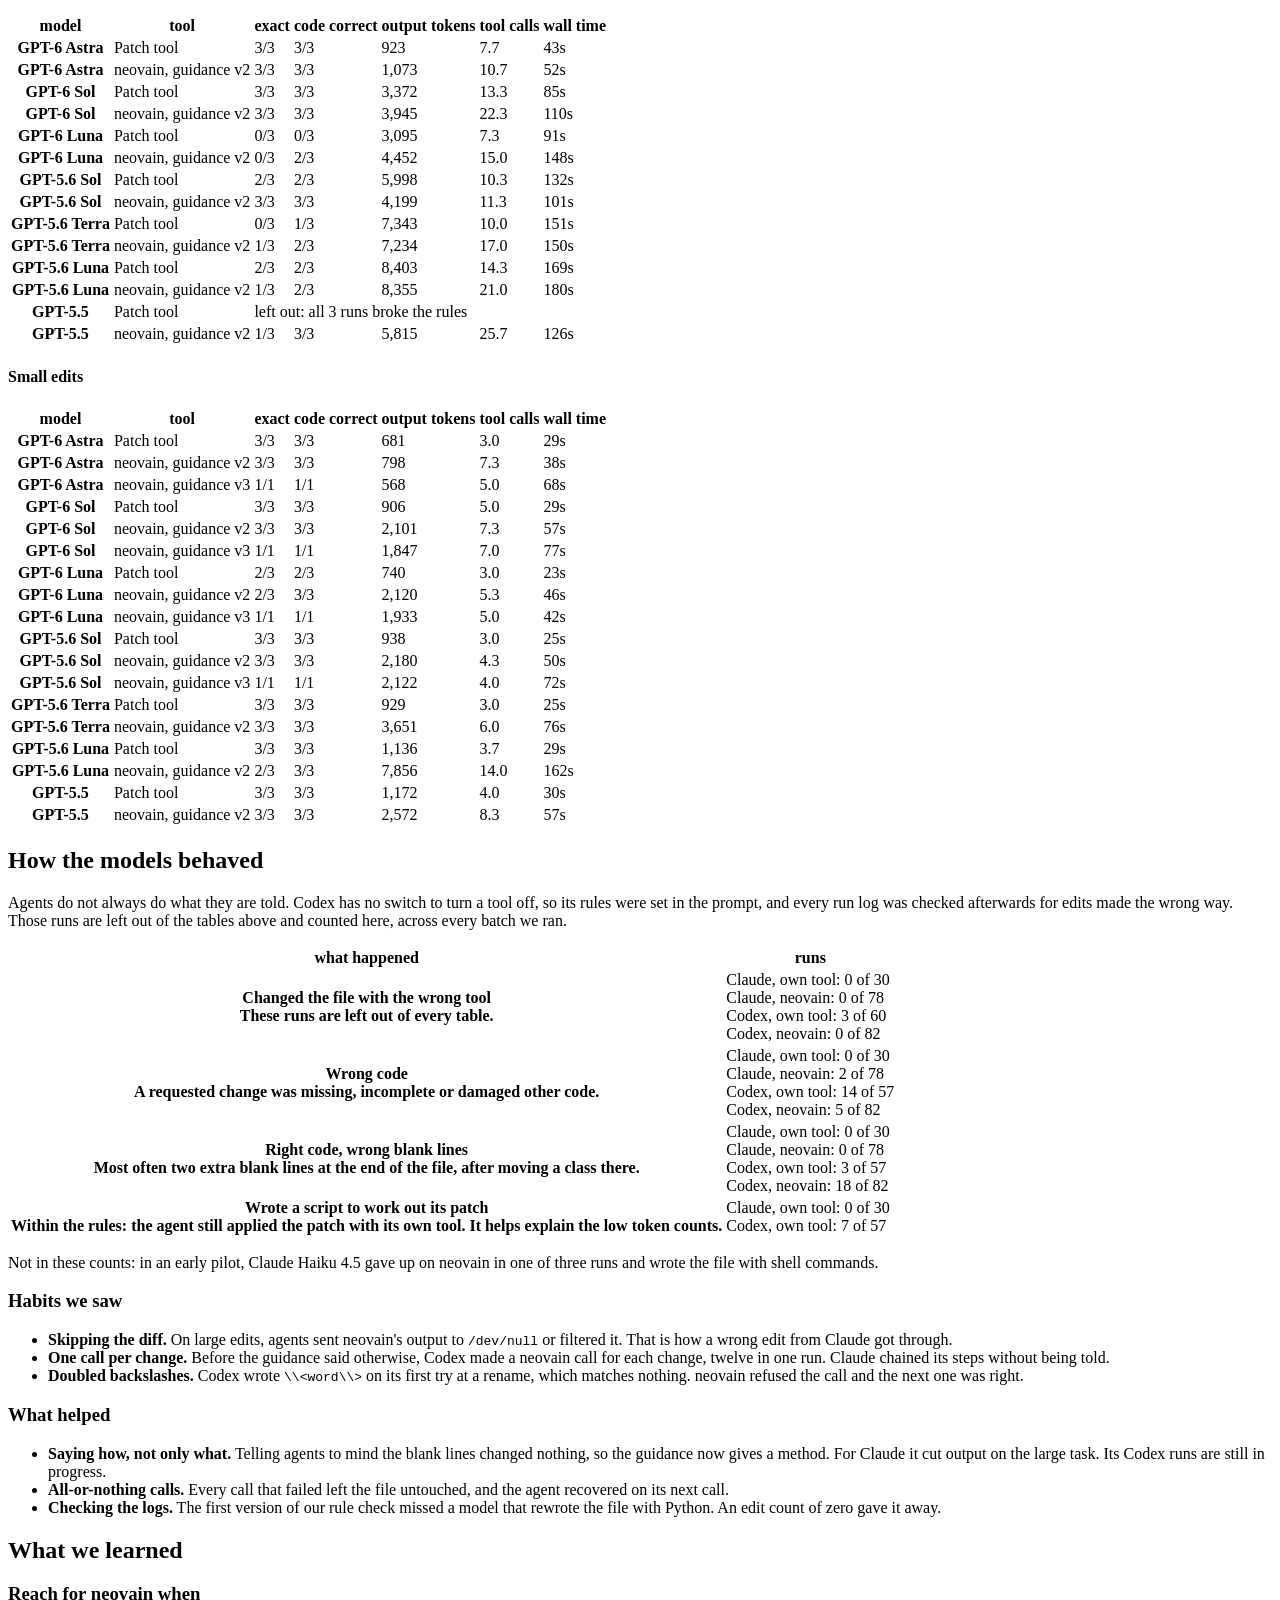
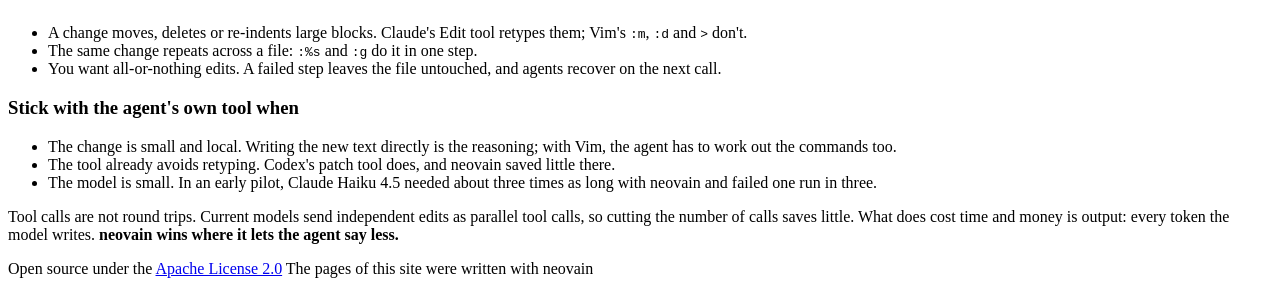
==== commit 43b6c469: "Add the finished GPT-5.6 batch at medium effort Co-Authored-By: Claude Fable 5.1 <noreply@anthropic." ====
--- a/site/index.html
+++ b/site/index.html
@@ -273,12 +273,12 @@
               <tr><th class="text" scope="row">GPT-6 Sol</th><td class="text"><i class="swatch neovain"></i>neovain, guidance v2</td><td>3/3</td><td>3/3</td><td>3,945</td><td>22.3</td><td>110s</td></tr>
               <tr><th class="text" scope="row">GPT-6 Luna</th><td class="text"><i class="swatch edit"></i>Patch tool</td><td class="short">0/3</td><td class="short">0/3</td><td>3,095</td><td>7.3</td><td>91s</td></tr>
               <tr><th class="text" scope="row">GPT-6 Luna</th><td class="text"><i class="swatch neovain"></i>neovain, guidance v2</td><td class="short">0/3</td><td class="short">2/3</td><td>4,452</td><td>15.0</td><td>148s</td></tr>
-              <tr><th class="text" scope="row">GPT-5.6 Sol</th><td class="text"><i class="swatch edit"></i>Patch tool</td><td class="short">1/2</td><td class="short">1/2</td><td>6,801</td><td>10.5</td><td>148s</td></tr>
-              <tr><th class="text" scope="row">GPT-5.6 Sol</th><td class="text"><i class="swatch neovain"></i>neovain, guidance v2</td><td>2/2</td><td>2/2</td><td>4,259</td><td>12.5</td><td>103s</td></tr>
-              <tr><th class="text" scope="row">GPT-5.6 Terra</th><td class="text"><i class="swatch edit"></i>Patch tool</td><td class="short">0/2</td><td class="short">0/2</td><td>7,774</td><td>10.5</td><td>159s</td></tr>
-              <tr><th class="text" scope="row">GPT-5.6 Terra</th><td class="text"><i class="swatch neovain"></i>neovain, guidance v2</td><td class="short">1/2</td><td class="short">1/2</td><td>8,881</td><td>20.0</td><td>188s</td></tr>
-              <tr><th class="text" scope="row">GPT-5.6 Luna</th><td class="text"><i class="swatch edit"></i>Patch tool</td><td class="short">1/2</td><td class="short">1/2</td><td>9,871</td><td>17.0</td><td>199s</td></tr>
-              <tr><th class="text" scope="row">GPT-5.6 Luna</th><td class="text"><i class="swatch neovain"></i>neovain, guidance v2</td><td class="short">0/1</td><td>1/1</td><td>11,373</td><td>28.0</td><td>243s</td></tr>
+              <tr><th class="text" scope="row">GPT-5.6 Sol</th><td class="text"><i class="swatch edit"></i>Patch tool</td><td class="short">2/3</td><td class="short">2/3</td><td>5,998</td><td>10.3</td><td>132s</td></tr>
+              <tr><th class="text" scope="row">GPT-5.6 Sol</th><td class="text"><i class="swatch neovain"></i>neovain, guidance v2</td><td>3/3</td><td>3/3</td><td>4,199</td><td>11.3</td><td>101s</td></tr>
+              <tr><th class="text" scope="row">GPT-5.6 Terra</th><td class="text"><i class="swatch edit"></i>Patch tool</td><td class="short">0/3</td><td class="short">1/3</td><td>7,343</td><td>10.0</td><td>151s</td></tr>
+              <tr><th class="text" scope="row">GPT-5.6 Terra</th><td class="text"><i class="swatch neovain"></i>neovain, guidance v2</td><td class="short">1/3</td><td class="short">2/3</td><td>7,234</td><td>17.0</td><td>150s</td></tr>
+              <tr><th class="text" scope="row">GPT-5.6 Luna</th><td class="text"><i class="swatch edit"></i>Patch tool</td><td class="short">2/3</td><td class="short">2/3</td><td>8,403</td><td>14.3</td><td>169s</td></tr>
+              <tr><th class="text" scope="row">GPT-5.6 Luna</th><td class="text"><i class="swatch neovain"></i>neovain, guidance v2</td><td class="short">1/3</td><td class="short">2/3</td><td>8,355</td><td>21.0</td><td>180s</td></tr>
               <tr><th class="text" scope="row">GPT-5.5</th><td class="text"><i class="swatch edit"></i>Patch tool</td><td class="text ctx" colspan="5">left out: all 3 runs broke the rules</td></tr>
               <tr><th class="text" scope="row">GPT-5.5</th><td class="text"><i class="swatch neovain"></i>neovain, guidance v2</td><td class="short">1/3</td><td>3/3</td><td>5,815</td><td>25.7</td><td>126s</td></tr>
             </tbody>
@@ -291,22 +291,25 @@
             <tbody>
               <tr><th class="text" scope="row">GPT-6 Astra</th><td class="text"><i class="swatch edit"></i>Patch tool</td><td>3/3</td><td>3/3</td><td>681</td><td>3.0</td><td>29s</td></tr>
               <tr><th class="text" scope="row">GPT-6 Astra</th><td class="text"><i class="swatch neovain"></i>neovain, guidance v2</td><td>3/3</td><td>3/3</td><td>798</td><td>7.3</td><td>38s</td></tr>
+              <tr><th class="text" scope="row">GPT-6 Astra</th><td class="text"><i class="swatch neovain"></i>neovain, guidance v3</td><td>1/1</td><td>1/1</td><td>568</td><td>5.0</td><td>68s</td></tr>
               <tr><th class="text" scope="row">GPT-6 Sol</th><td class="text"><i class="swatch edit"></i>Patch tool</td><td>3/3</td><td>3/3</td><td>906</td><td>5.0</td><td>29s</td></tr>
               <tr><th class="text" scope="row">GPT-6 Sol</th><td class="text"><i class="swatch neovain"></i>neovain, guidance v2</td><td>3/3</td><td>3/3</td><td>2,101</td><td>7.3</td><td>57s</td></tr>
+              <tr><th class="text" scope="row">GPT-6 Sol</th><td class="text"><i class="swatch neovain"></i>neovain, guidance v3</td><td>1/1</td><td>1/1</td><td>1,847</td><td>7.0</td><td>77s</td></tr>
               <tr><th class="text" scope="row">GPT-6 Luna</th><td class="text"><i class="swatch edit"></i>Patch tool</td><td class="short">2/3</td><td class="short">2/3</td><td>740</td><td>3.0</td><td>23s</td></tr>
               <tr><th class="text" scope="row">GPT-6 Luna</th><td class="text"><i class="swatch neovain"></i>neovain, guidance v2</td><td class="short">2/3</td><td>3/3</td><td>2,120</td><td>5.3</td><td>46s</td></tr>
-              <tr><th class="text" scope="row">GPT-5.6 Sol</th><td class="text"><i class="swatch edit"></i>Patch tool</td><td>2/2</td><td>2/2</td><td>932</td><td>3.0</td><td>25s</td></tr>
-              <tr><th class="text" scope="row">GPT-5.6 Sol</th><td class="text"><i class="swatch neovain"></i>neovain, guidance v2</td><td>2/2</td><td>2/2</td><td>2,316</td><td>4.5</td><td>53s</td></tr>
-              <tr><th class="text" scope="row">GPT-5.6 Terra</th><td class="text"><i class="swatch edit"></i>Patch tool</td><td>2/2</td><td>2/2</td><td>934</td><td>3.0</td><td>25s</td></tr>
-              <tr><th class="text" scope="row">GPT-5.6 Terra</th><td class="text"><i class="swatch neovain"></i>neovain, guidance v2</td><td>2/2</td><td>2/2</td><td>3,894</td><td>5.5</td><td>80s</td></tr>
-              <tr><th class="text" scope="row">GPT-5.6 Luna</th><td class="text"><i class="swatch edit"></i>Patch tool</td><td>2/2</td><td>2/2</td><td>1,181</td><td>4.0</td><td>29s</td></tr>
-              <tr><th class="text" scope="row">GPT-5.6 Luna</th><td class="text"><i class="swatch neovain"></i>neovain, guidance v2</td><td>2/2</td><td>2/2</td><td>7,701</td><td>14.5</td><td>160s</td></tr>
+              <tr><th class="text" scope="row">GPT-6 Luna</th><td class="text"><i class="swatch neovain"></i>neovain, guidance v3</td><td>1/1</td><td>1/1</td><td>1,933</td><td>5.0</td><td>42s</td></tr>
+              <tr><th class="text" scope="row">GPT-5.6 Sol</th><td class="text"><i class="swatch edit"></i>Patch tool</td><td>3/3</td><td>3/3</td><td>938</td><td>3.0</td><td>25s</td></tr>
+              <tr><th class="text" scope="row">GPT-5.6 Sol</th><td class="text"><i class="swatch neovain"></i>neovain, guidance v2</td><td>3/3</td><td>3/3</td><td>2,180</td><td>4.3</td><td>50s</td></tr>
+              <tr><th class="text" scope="row">GPT-5.6 Sol</th><td class="text"><i class="swatch neovain"></i>neovain, guidance v3</td><td>1/1</td><td>1/1</td><td>2,122</td><td>4.0</td><td>72s</td></tr>
+              <tr><th class="text" scope="row">GPT-5.6 Terra</th><td class="text"><i class="swatch edit"></i>Patch tool</td><td>3/3</td><td>3/3</td><td>929</td><td>3.0</td><td>25s</td></tr>
+              <tr><th class="text" scope="row">GPT-5.6 Terra</th><td class="text"><i class="swatch neovain"></i>neovain, guidance v2</td><td>3/3</td><td>3/3</td><td>3,651</td><td>6.0</td><td>76s</td></tr>
+              <tr><th class="text" scope="row">GPT-5.6 Luna</th><td class="text"><i class="swatch edit"></i>Patch tool</td><td>3/3</td><td>3/3</td><td>1,136</td><td>3.7</td><td>29s</td></tr>
+              <tr><th class="text" scope="row">GPT-5.6 Luna</th><td class="text"><i class="swatch neovain"></i>neovain, guidance v2</td><td class="short">2/3</td><td>3/3</td><td>7,856</td><td>14.0</td><td>162s</td></tr>
               <tr><th class="text" scope="row">GPT-5.5</th><td class="text"><i class="swatch edit"></i>Patch tool</td><td>3/3</td><td>3/3</td><td>1,172</td><td>4.0</td><td>30s</td></tr>
               <tr><th class="text" scope="row">GPT-5.5</th><td class="text"><i class="swatch neovain"></i>neovain, guidance v2</td><td>3/3</td><td>3/3</td><td>2,572</td><td>8.3</td><td>57s</td></tr>
             </tbody>
           </table>
         </div>
-        <p class="note"><strong>Still running:</strong> codex-5.6-medium (23 runs so far); codex-medium-v3 (not started). This table will grow as those runs finish.</p>
         <!-- /generated:codex -->
       </div>
     </section>
@@ -320,10 +323,10 @@
           <table>
             <thead><tr><th class="text" scope="col">what happened</th><th class="text" scope="col">runs</th></tr></thead>
             <tbody>
-              <tr><th class="text wrap" scope="row"><strong>Changed the file with the wrong tool</strong><br>These runs are left out of every table.</th><td class="text">Claude, own tool: 0 of 30<br>Claude, neovain: 0 of 78<br>Codex, own tool: 3 of 54<br>Codex, neovain: 0 of 71</td></tr>
-              <tr><th class="text wrap" scope="row"><strong>Wrong code</strong><br>A requested change was missing, incomplete or damaged other code.</th><td class="text">Claude, own tool: 0 of 30<br>Claude, neovain: 2 of 78<br>Codex, own tool: 14 of 51<br>Codex, neovain: 4 of 71</td></tr>
-              <tr><th class="text wrap" scope="row"><strong>Right code, wrong blank lines</strong><br>Most often two extra blank lines at the end of the file, after moving a class there.</th><td class="text">Claude, own tool: 0 of 30<br>Claude, neovain: 0 of 78<br>Codex, own tool: 2 of 51<br>Codex, neovain: 16 of 71</td></tr>
-              <tr><th class="text wrap" scope="row"><strong>Wrote a script to work out its patch</strong><br>Within the rules: the agent still applied the patch with its own tool. It helps explain the low token counts.</th><td class="text">Claude, own tool: 0 of 30<br>Codex, own tool: 6 of 51</td></tr>
+              <tr><th class="text wrap" scope="row"><strong>Changed the file with the wrong tool</strong><br>These runs are left out of every table.</th><td class="text">Claude, own tool: 0 of 30<br>Claude, neovain: 0 of 78<br>Codex, own tool: 3 of 60<br>Codex, neovain: 0 of 82</td></tr>
+              <tr><th class="text wrap" scope="row"><strong>Wrong code</strong><br>A requested change was missing, incomplete or damaged other code.</th><td class="text">Claude, own tool: 0 of 30<br>Claude, neovain: 2 of 78<br>Codex, own tool: 14 of 57<br>Codex, neovain: 5 of 82</td></tr>
+              <tr><th class="text wrap" scope="row"><strong>Right code, wrong blank lines</strong><br>Most often two extra blank lines at the end of the file, after moving a class there.</th><td class="text">Claude, own tool: 0 of 30<br>Claude, neovain: 0 of 78<br>Codex, own tool: 3 of 57<br>Codex, neovain: 18 of 82</td></tr>
+              <tr><th class="text wrap" scope="row"><strong>Wrote a script to work out its patch</strong><br>Within the rules: the agent still applied the patch with its own tool. It helps explain the low token counts.</th><td class="text">Claude, own tool: 0 of 30<br>Codex, own tool: 7 of 57</td></tr>
             </tbody>
           </table>
         </div>
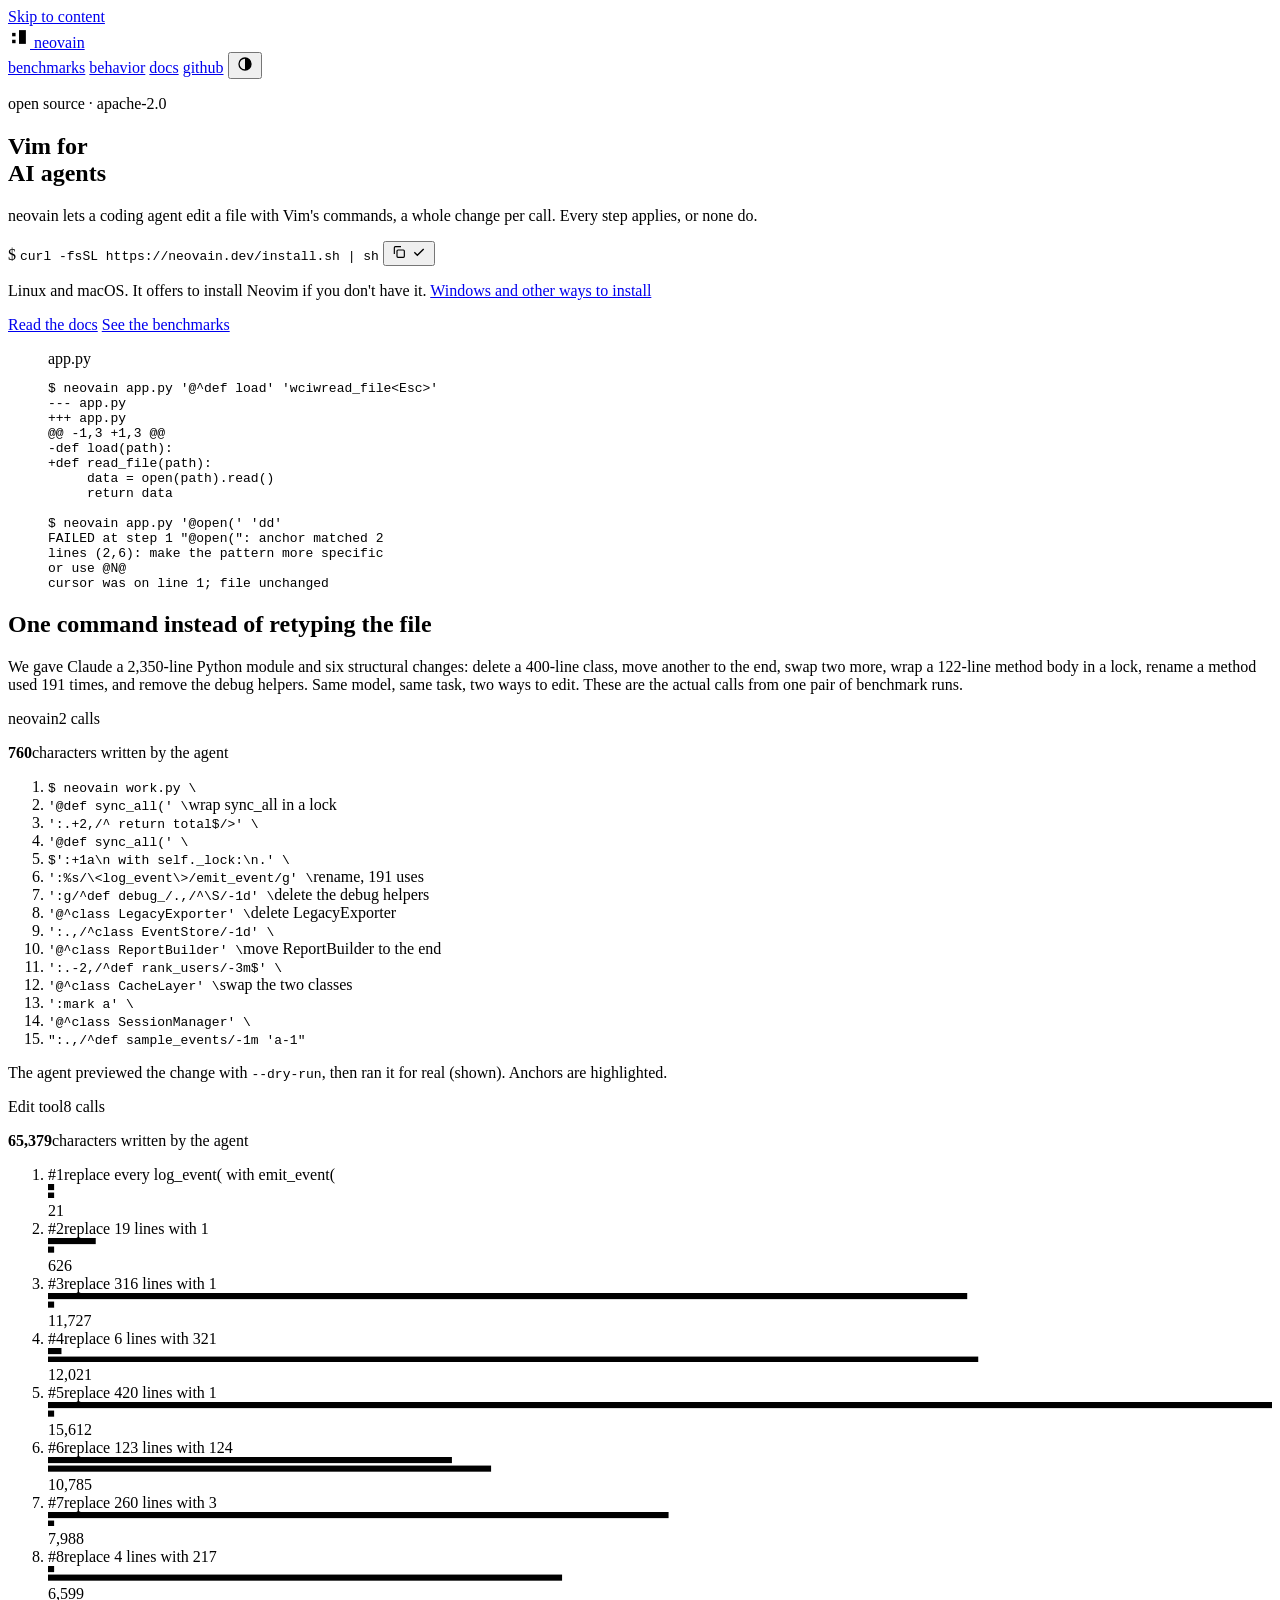
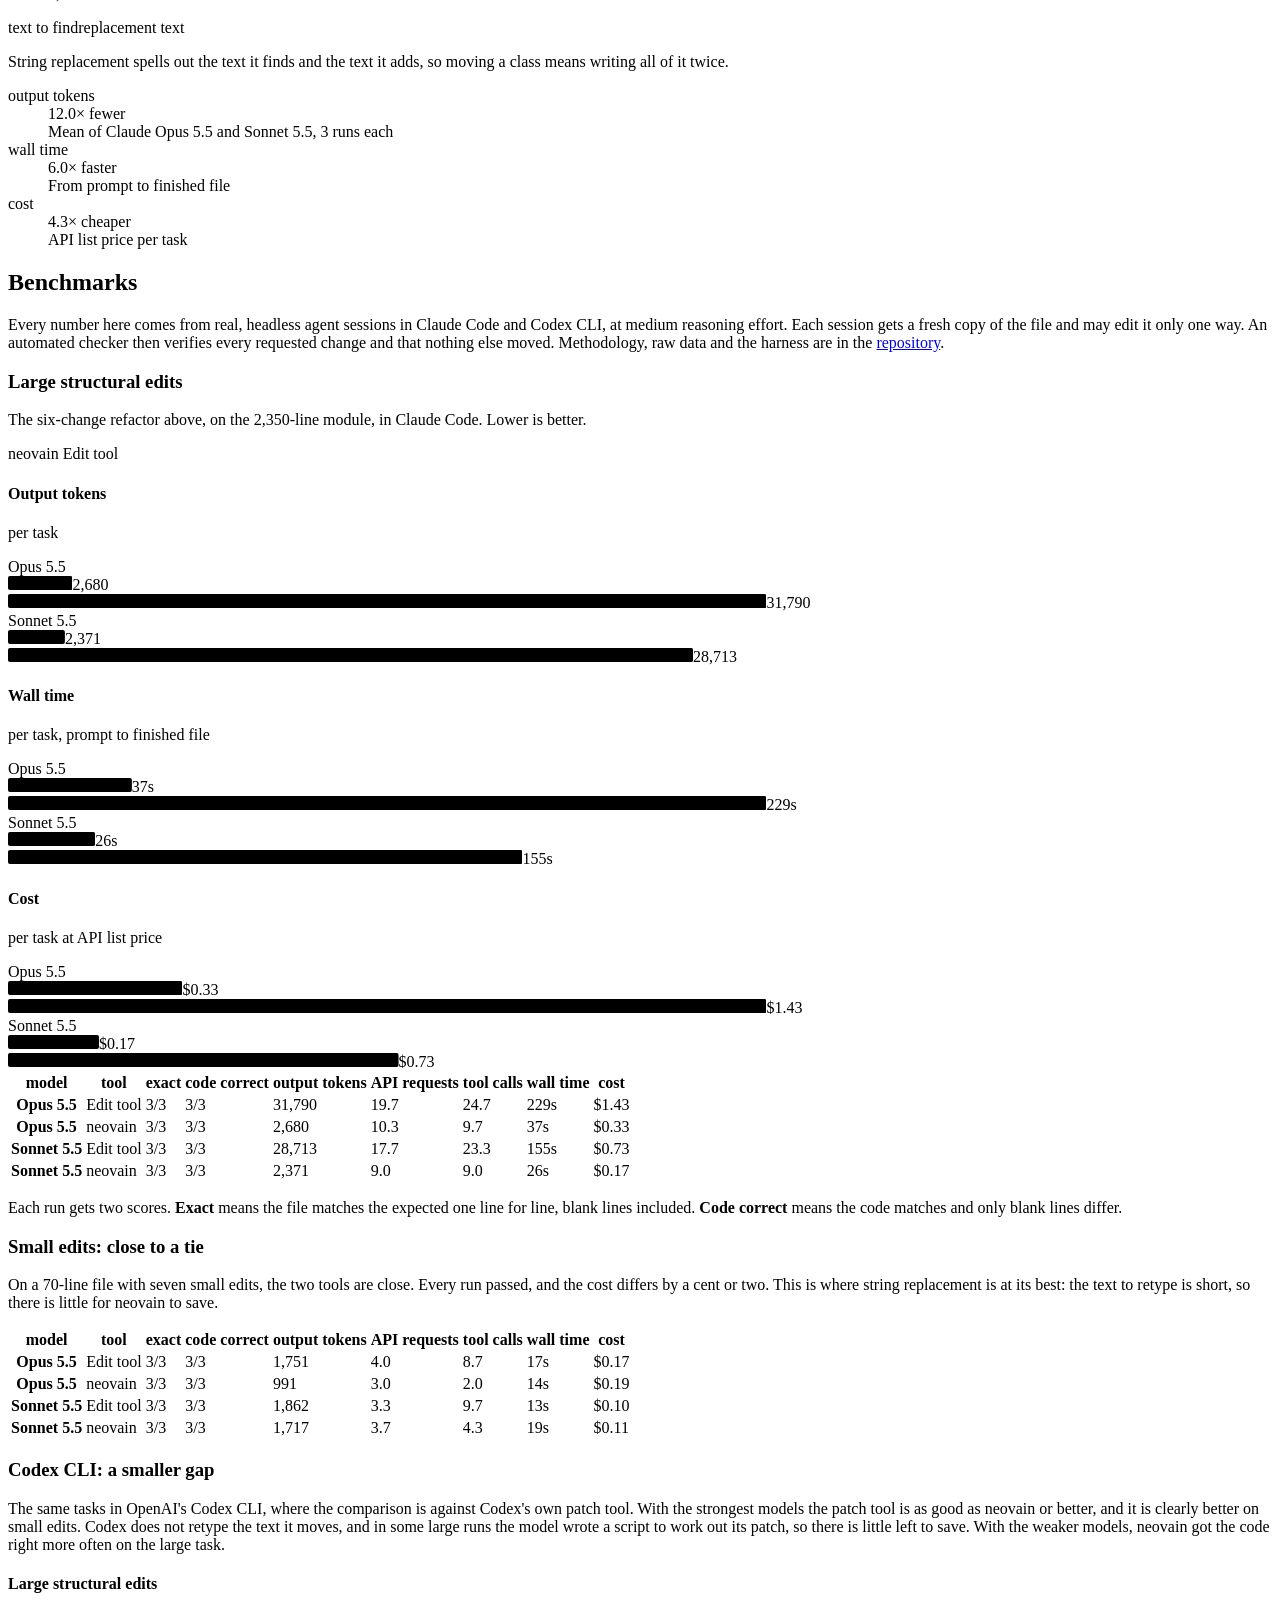
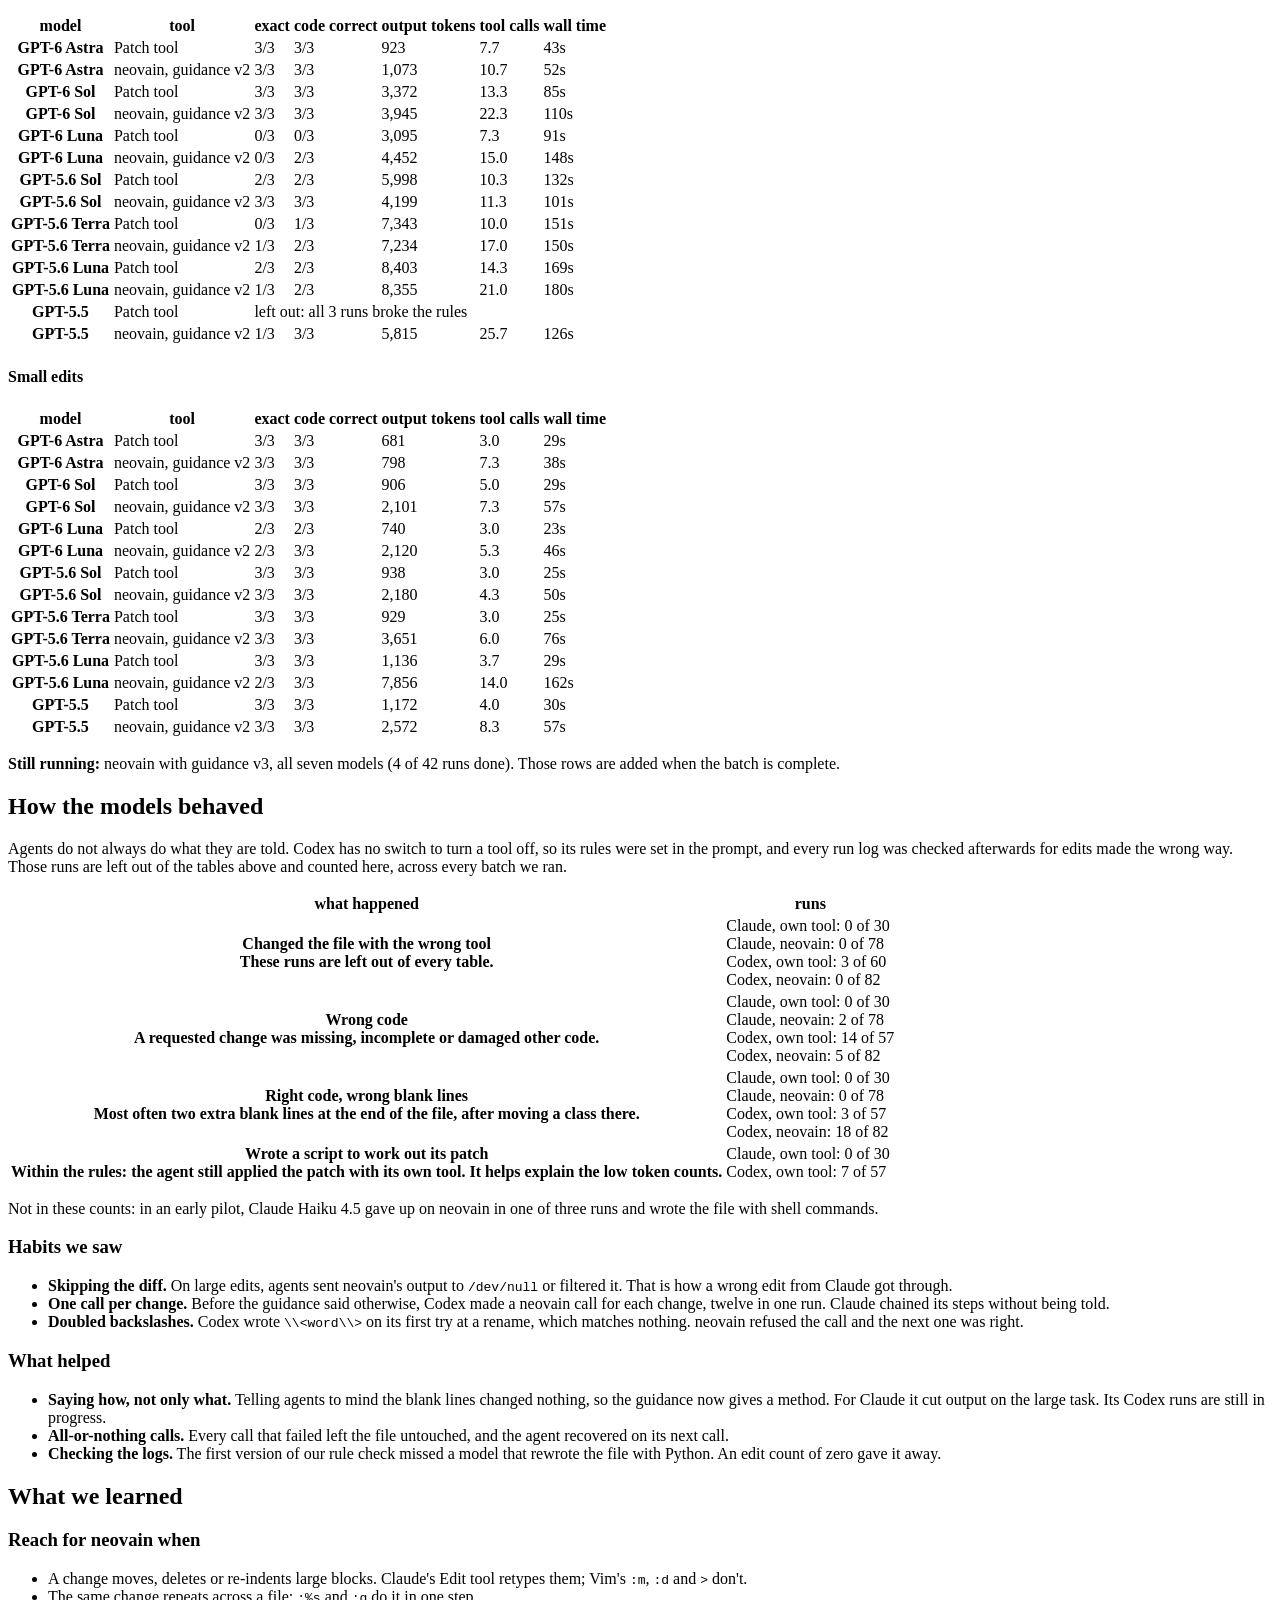
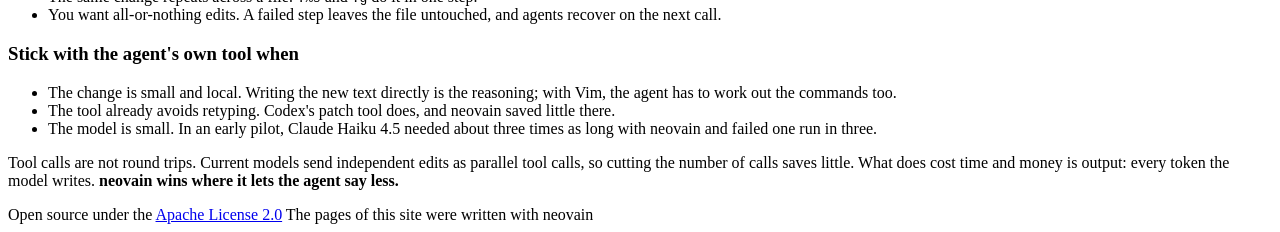
==== commit 3d5b4568: "Show a Codex batch only once it is complete The guidance v3 batch had started, and its first runs ap" ====
--- a/site/index.html
+++ b/site/index.html
@@ -291,16 +291,12 @@
             <tbody>
               <tr><th class="text" scope="row">GPT-6 Astra</th><td class="text"><i class="swatch edit"></i>Patch tool</td><td>3/3</td><td>3/3</td><td>681</td><td>3.0</td><td>29s</td></tr>
               <tr><th class="text" scope="row">GPT-6 Astra</th><td class="text"><i class="swatch neovain"></i>neovain, guidance v2</td><td>3/3</td><td>3/3</td><td>798</td><td>7.3</td><td>38s</td></tr>
-              <tr><th class="text" scope="row">GPT-6 Astra</th><td class="text"><i class="swatch neovain"></i>neovain, guidance v3</td><td>1/1</td><td>1/1</td><td>568</td><td>5.0</td><td>68s</td></tr>
               <tr><th class="text" scope="row">GPT-6 Sol</th><td class="text"><i class="swatch edit"></i>Patch tool</td><td>3/3</td><td>3/3</td><td>906</td><td>5.0</td><td>29s</td></tr>
               <tr><th class="text" scope="row">GPT-6 Sol</th><td class="text"><i class="swatch neovain"></i>neovain, guidance v2</td><td>3/3</td><td>3/3</td><td>2,101</td><td>7.3</td><td>57s</td></tr>
-              <tr><th class="text" scope="row">GPT-6 Sol</th><td class="text"><i class="swatch neovain"></i>neovain, guidance v3</td><td>1/1</td><td>1/1</td><td>1,847</td><td>7.0</td><td>77s</td></tr>
               <tr><th class="text" scope="row">GPT-6 Luna</th><td class="text"><i class="swatch edit"></i>Patch tool</td><td class="short">2/3</td><td class="short">2/3</td><td>740</td><td>3.0</td><td>23s</td></tr>
               <tr><th class="text" scope="row">GPT-6 Luna</th><td class="text"><i class="swatch neovain"></i>neovain, guidance v2</td><td class="short">2/3</td><td>3/3</td><td>2,120</td><td>5.3</td><td>46s</td></tr>
-              <tr><th class="text" scope="row">GPT-6 Luna</th><td class="text"><i class="swatch neovain"></i>neovain, guidance v3</td><td>1/1</td><td>1/1</td><td>1,933</td><td>5.0</td><td>42s</td></tr>
               <tr><th class="text" scope="row">GPT-5.6 Sol</th><td class="text"><i class="swatch edit"></i>Patch tool</td><td>3/3</td><td>3/3</td><td>938</td><td>3.0</td><td>25s</td></tr>
               <tr><th class="text" scope="row">GPT-5.6 Sol</th><td class="text"><i class="swatch neovain"></i>neovain, guidance v2</td><td>3/3</td><td>3/3</td><td>2,180</td><td>4.3</td><td>50s</td></tr>
-              <tr><th class="text" scope="row">GPT-5.6 Sol</th><td class="text"><i class="swatch neovain"></i>neovain, guidance v3</td><td>1/1</td><td>1/1</td><td>2,122</td><td>4.0</td><td>72s</td></tr>
               <tr><th class="text" scope="row">GPT-5.6 Terra</th><td class="text"><i class="swatch edit"></i>Patch tool</td><td>3/3</td><td>3/3</td><td>929</td><td>3.0</td><td>25s</td></tr>
               <tr><th class="text" scope="row">GPT-5.6 Terra</th><td class="text"><i class="swatch neovain"></i>neovain, guidance v2</td><td>3/3</td><td>3/3</td><td>3,651</td><td>6.0</td><td>76s</td></tr>
               <tr><th class="text" scope="row">GPT-5.6 Luna</th><td class="text"><i class="swatch edit"></i>Patch tool</td><td>3/3</td><td>3/3</td><td>1,136</td><td>3.7</td><td>29s</td></tr>
@@ -310,6 +306,7 @@
             </tbody>
           </table>
         </div>
+        <p class="note"><strong>Still running:</strong> neovain with guidance v3, all seven models (4 of 42 runs done). Those rows are added when the batch is complete.</p>
         <!-- /generated:codex -->
       </div>
     </section>
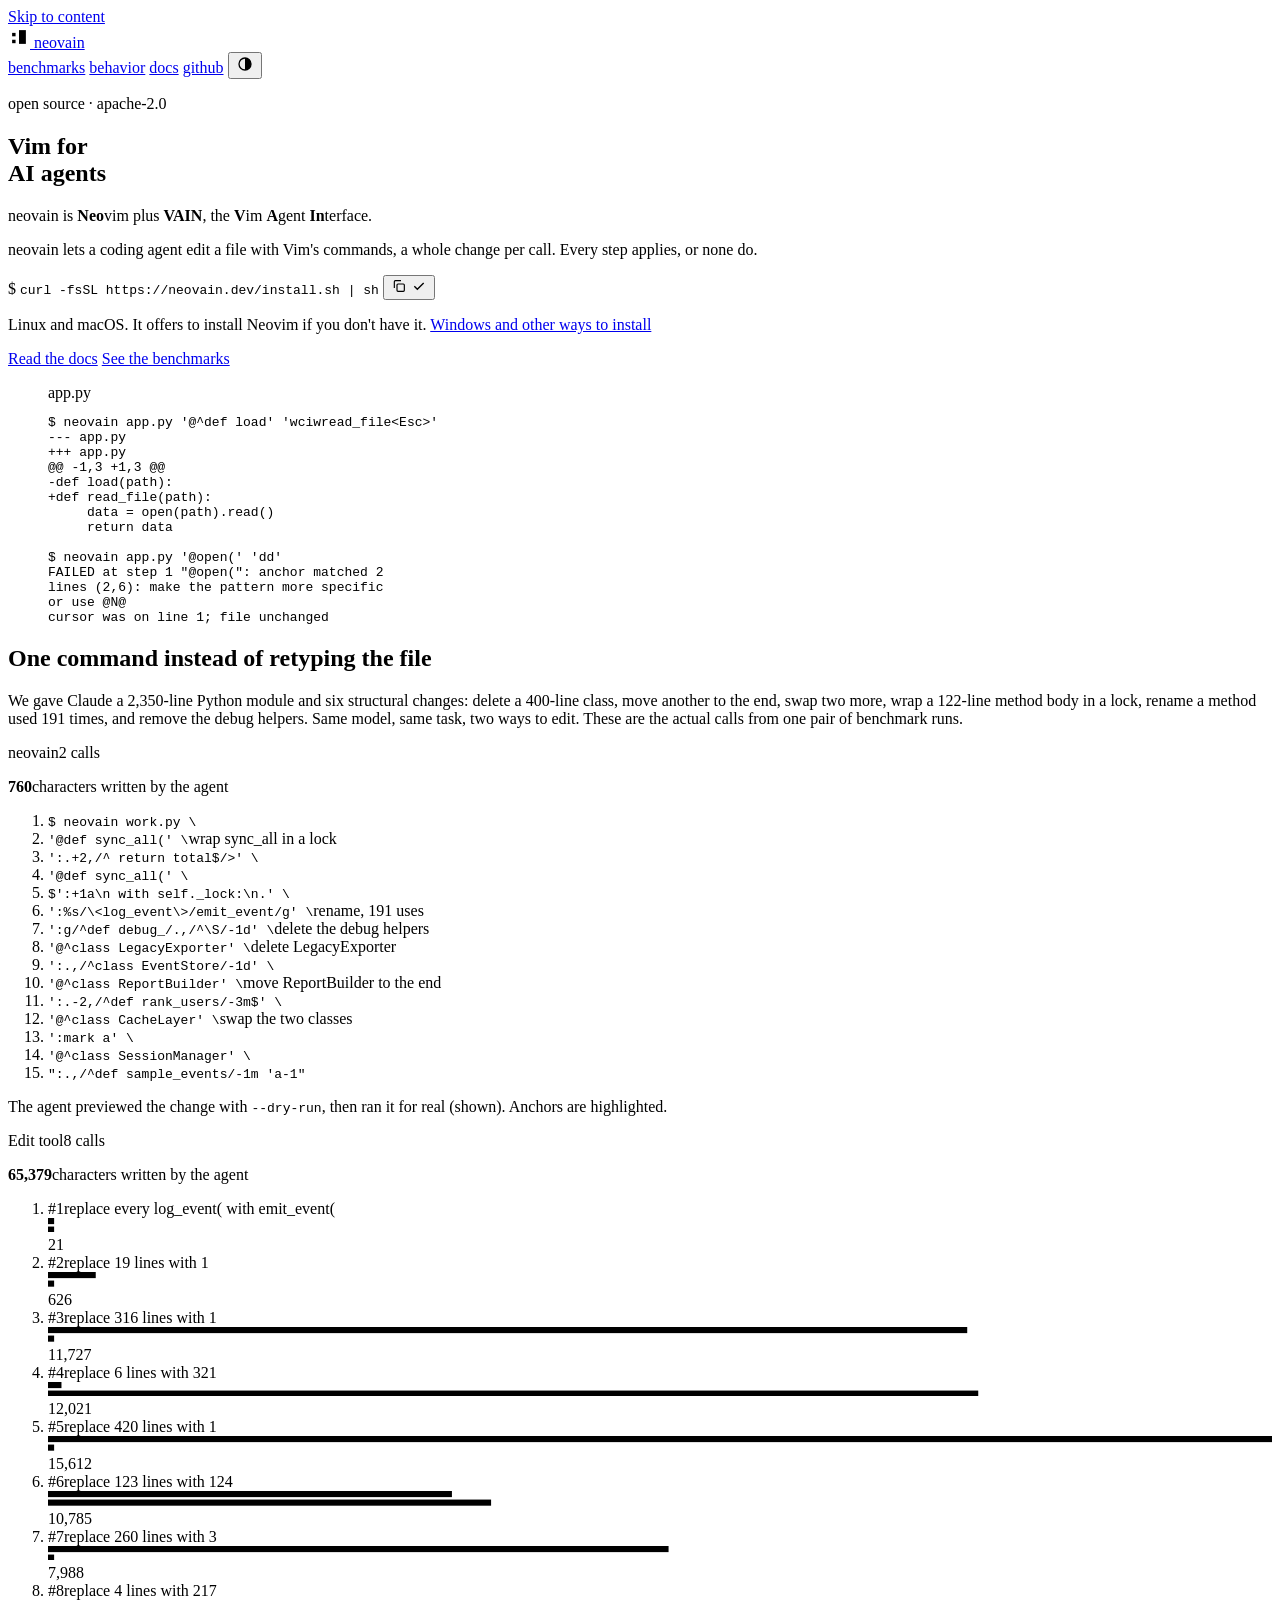
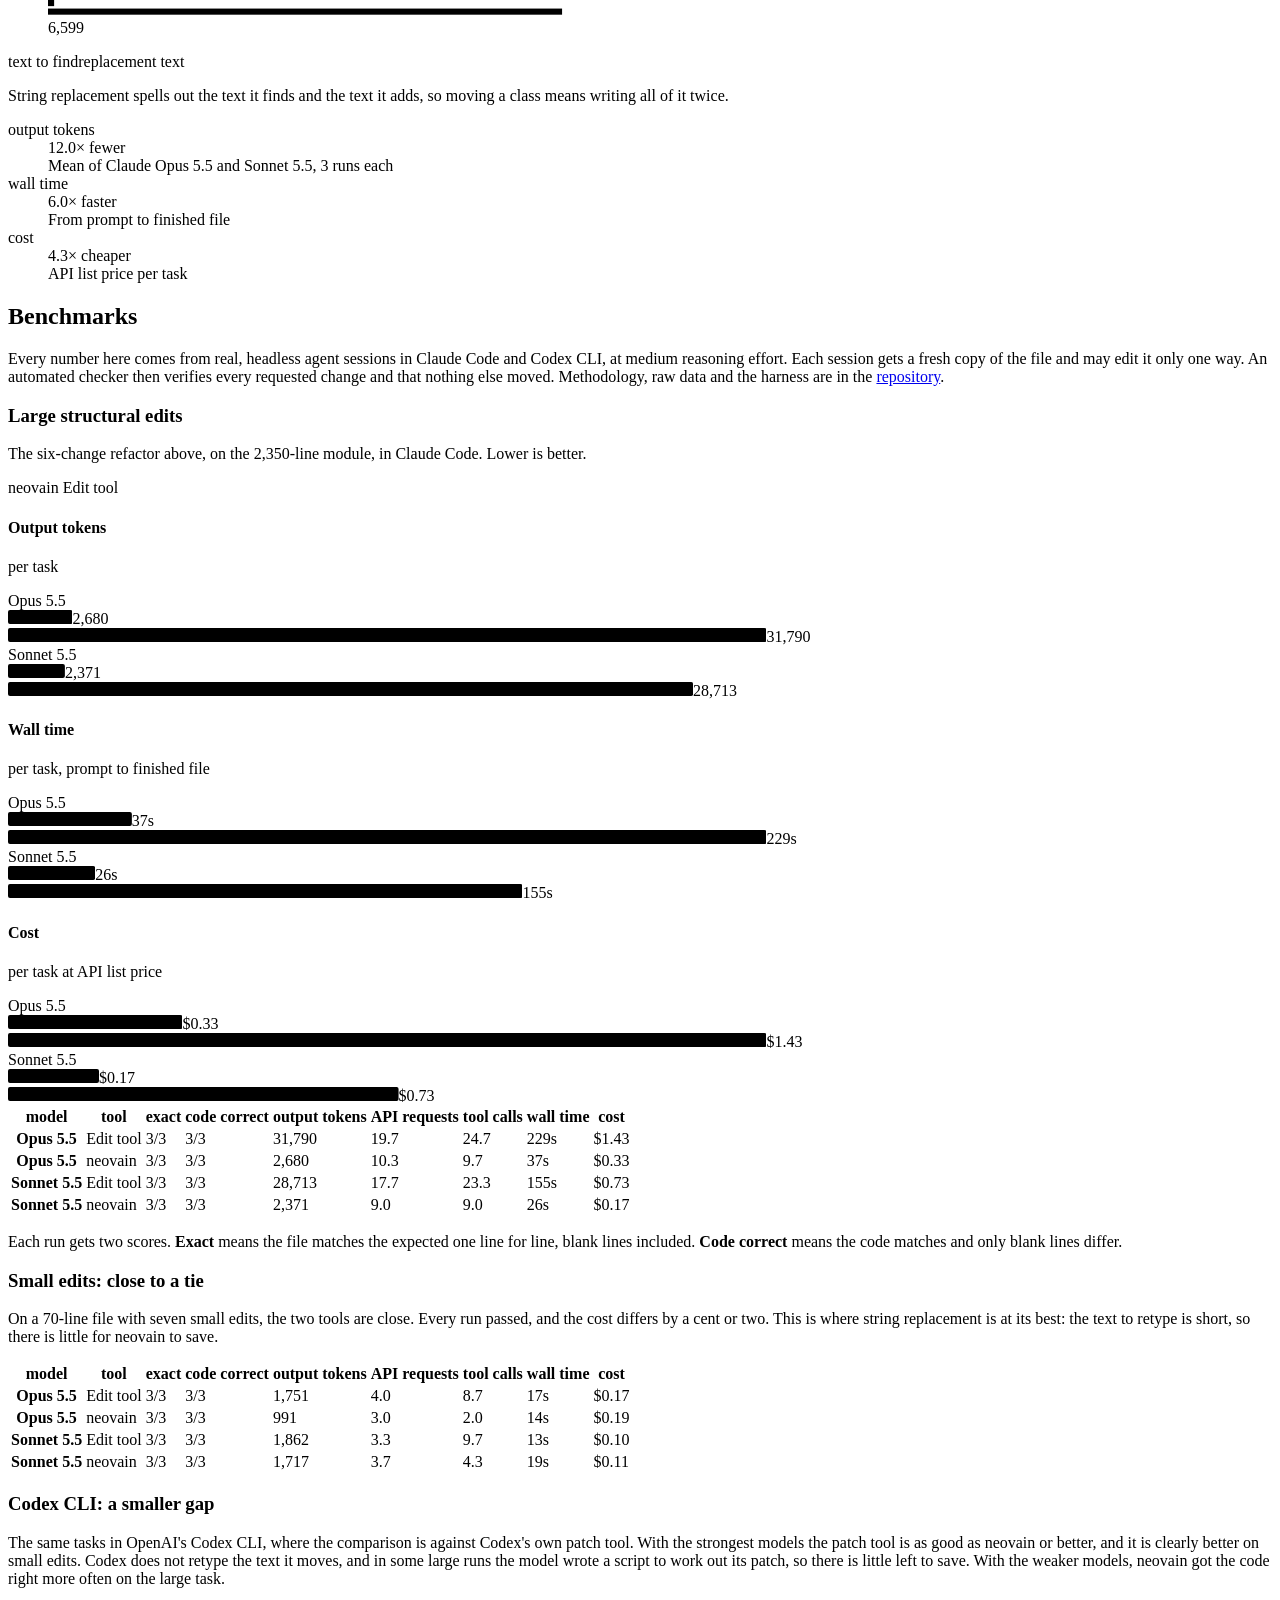
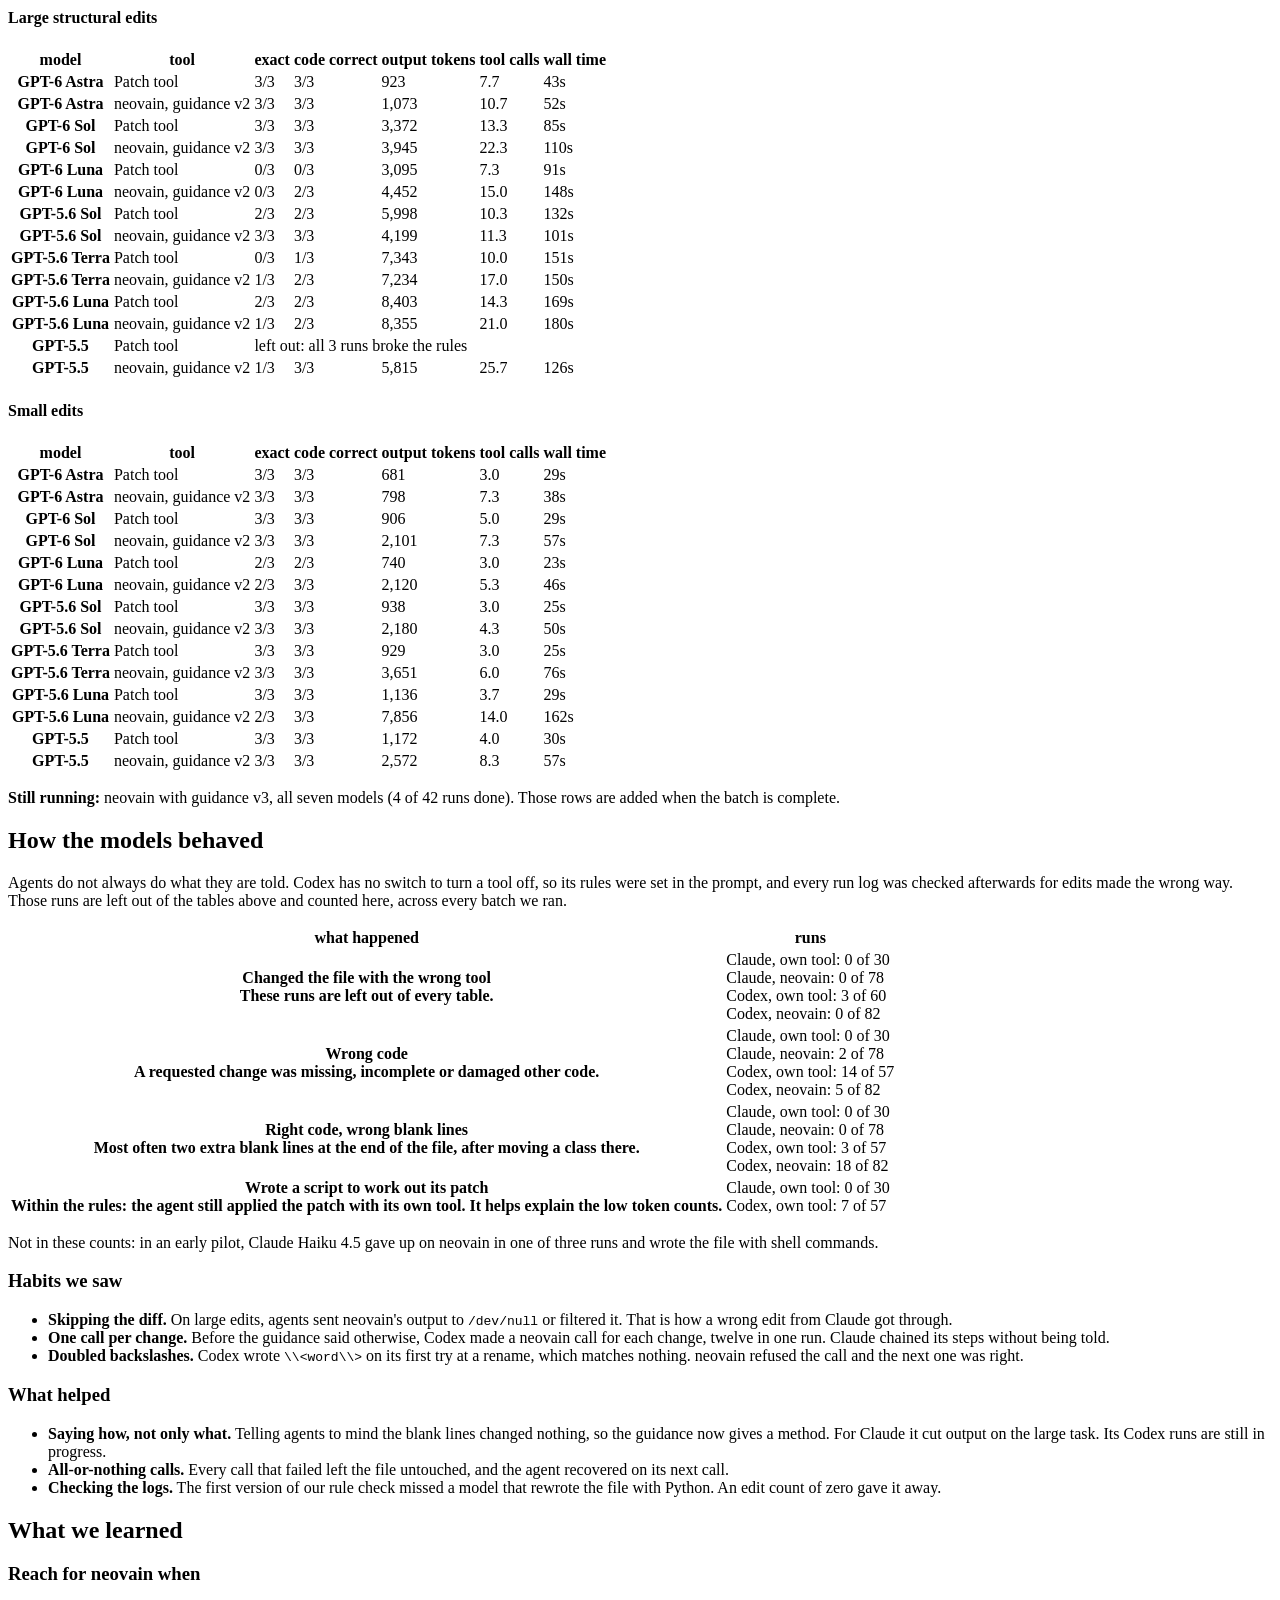
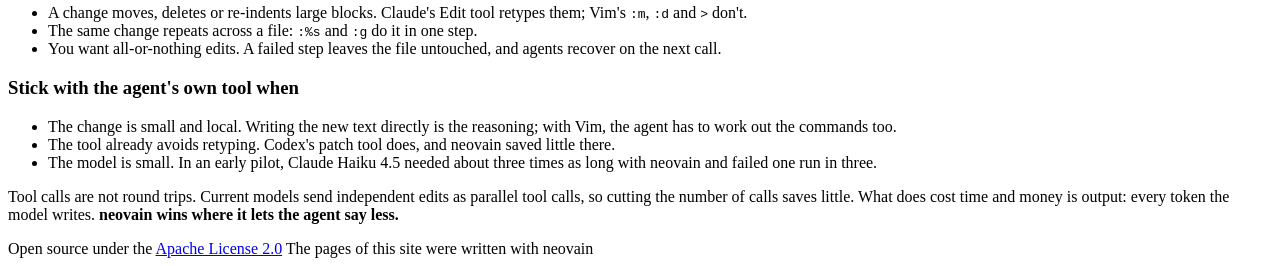
==== commit 45103099: "Say what the name means: Neovim plus VAIN, the Vim Agent INterface A line under the headline on the " ====
--- a/site/index.html
+++ b/site/index.html
@@ -65,6 +65,7 @@
         <div class="hero-copy">
           <p class="eyebrow">open source · apache-2.0</p>
           <h1>Vim for<br>AI agents<span class="cursor" aria-hidden="true"></span></h1>
+          <p class="meaning"><span class="name">neovain</span> is <b>Neo</b>vim plus <b>VAIN</b>, the <b>V</b>im <b>A</b>gent <b>In</b>terface.</p>
           <p class="lede">neovain lets a coding agent edit a file with Vim's commands, a whole change per call. Every step applies, or none do.</p>
           <div class="install">
             <div class="command">
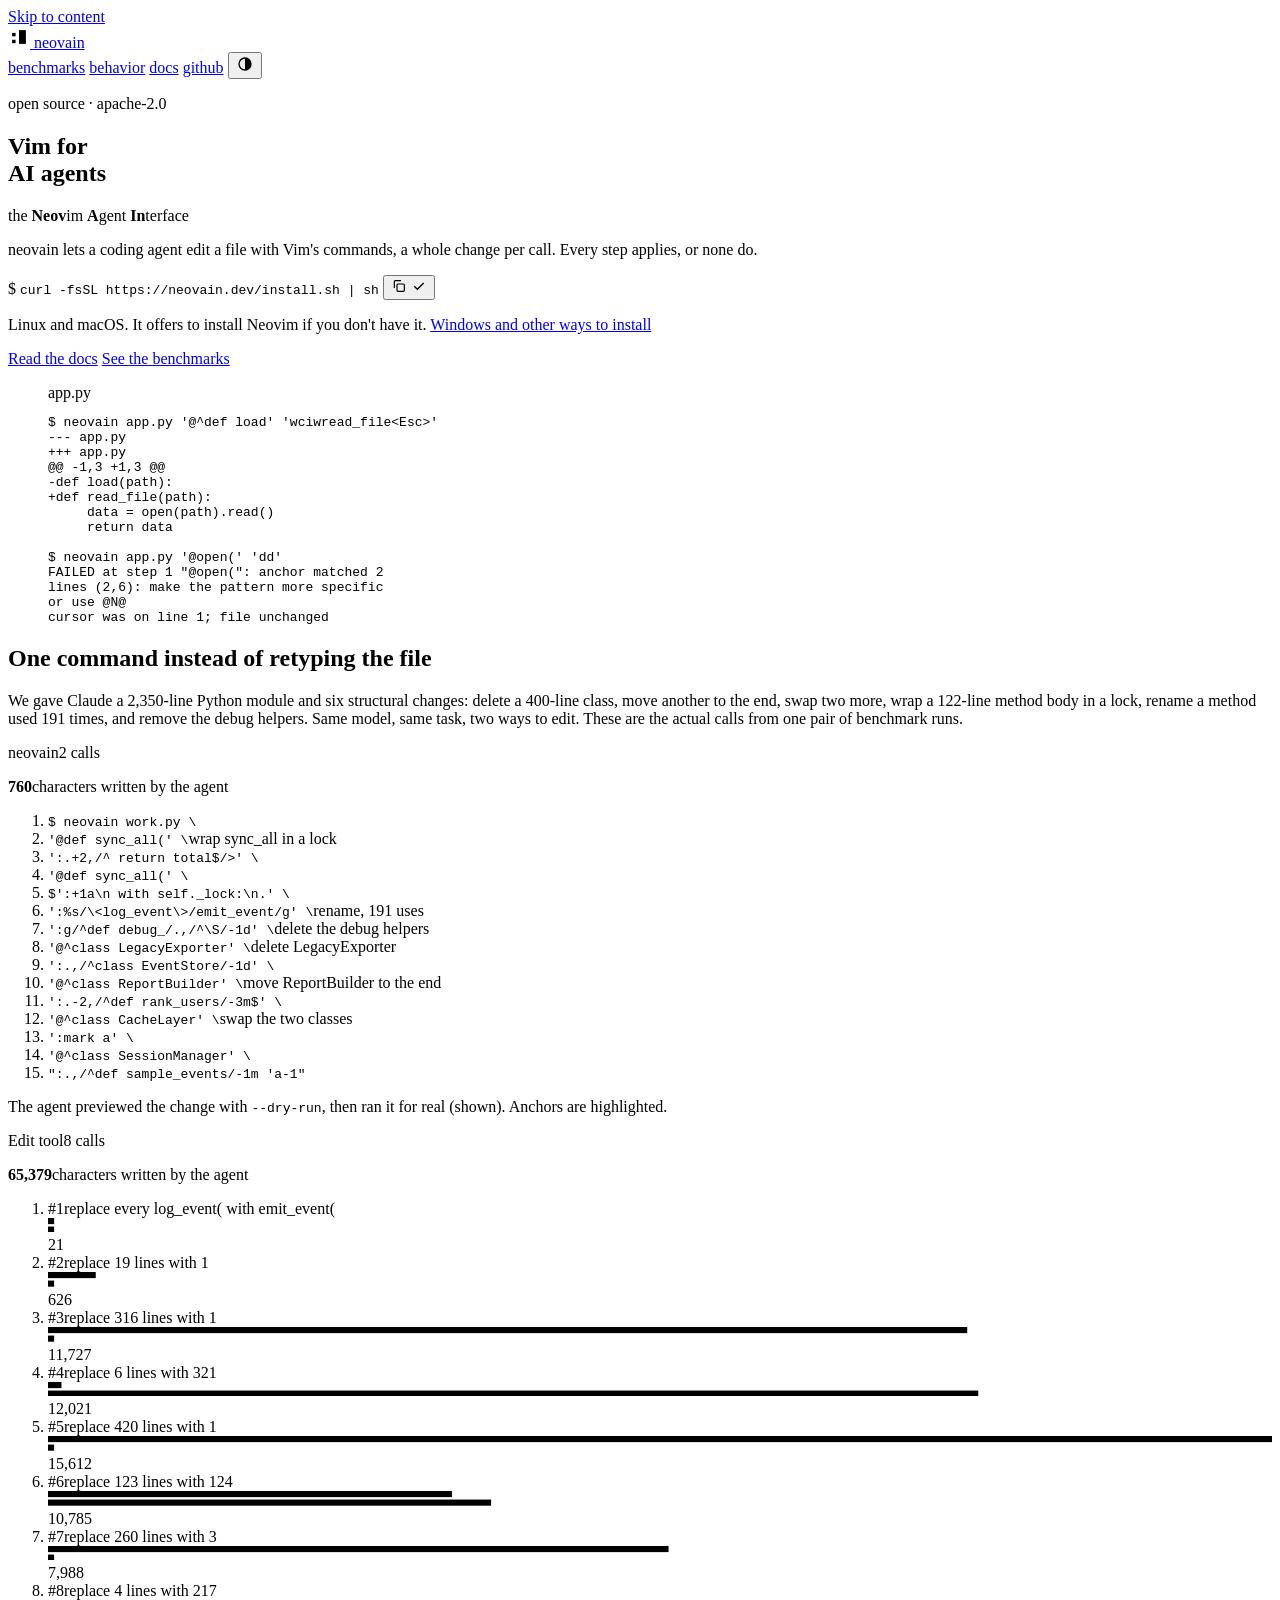
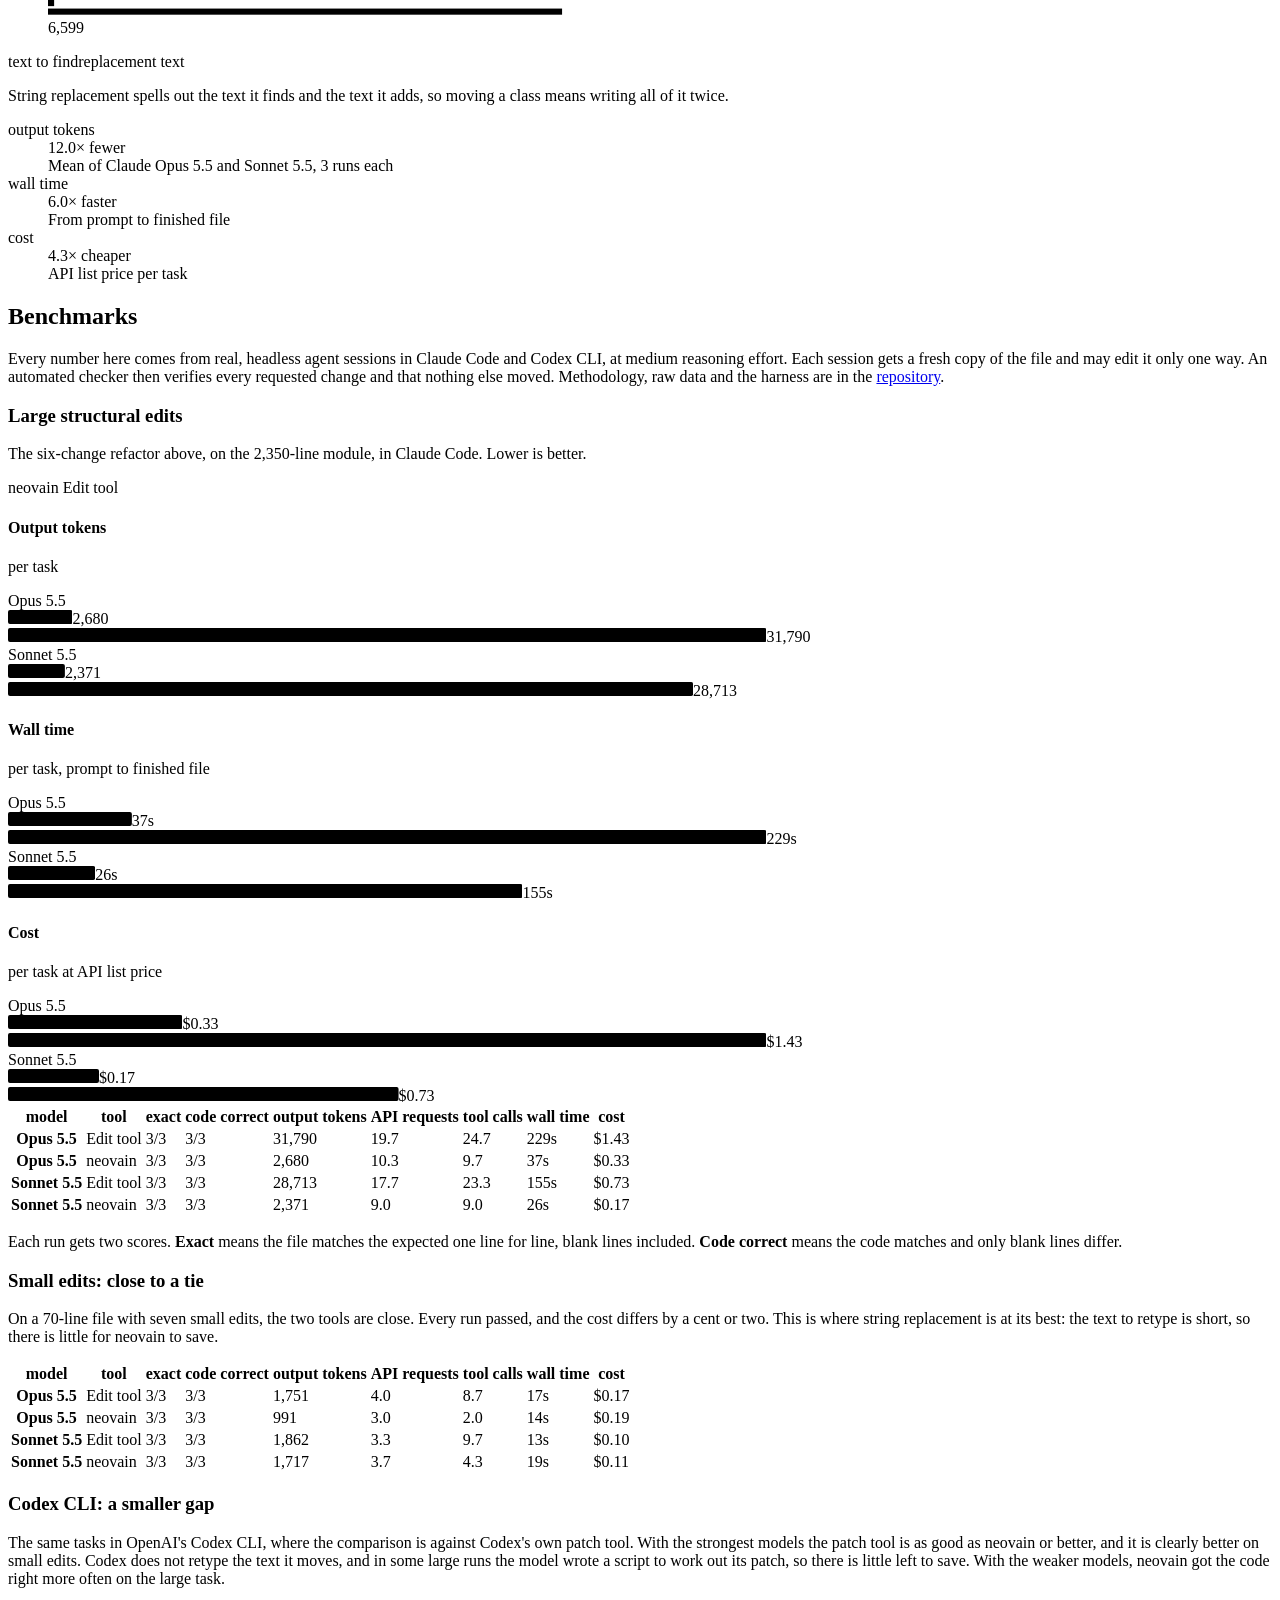
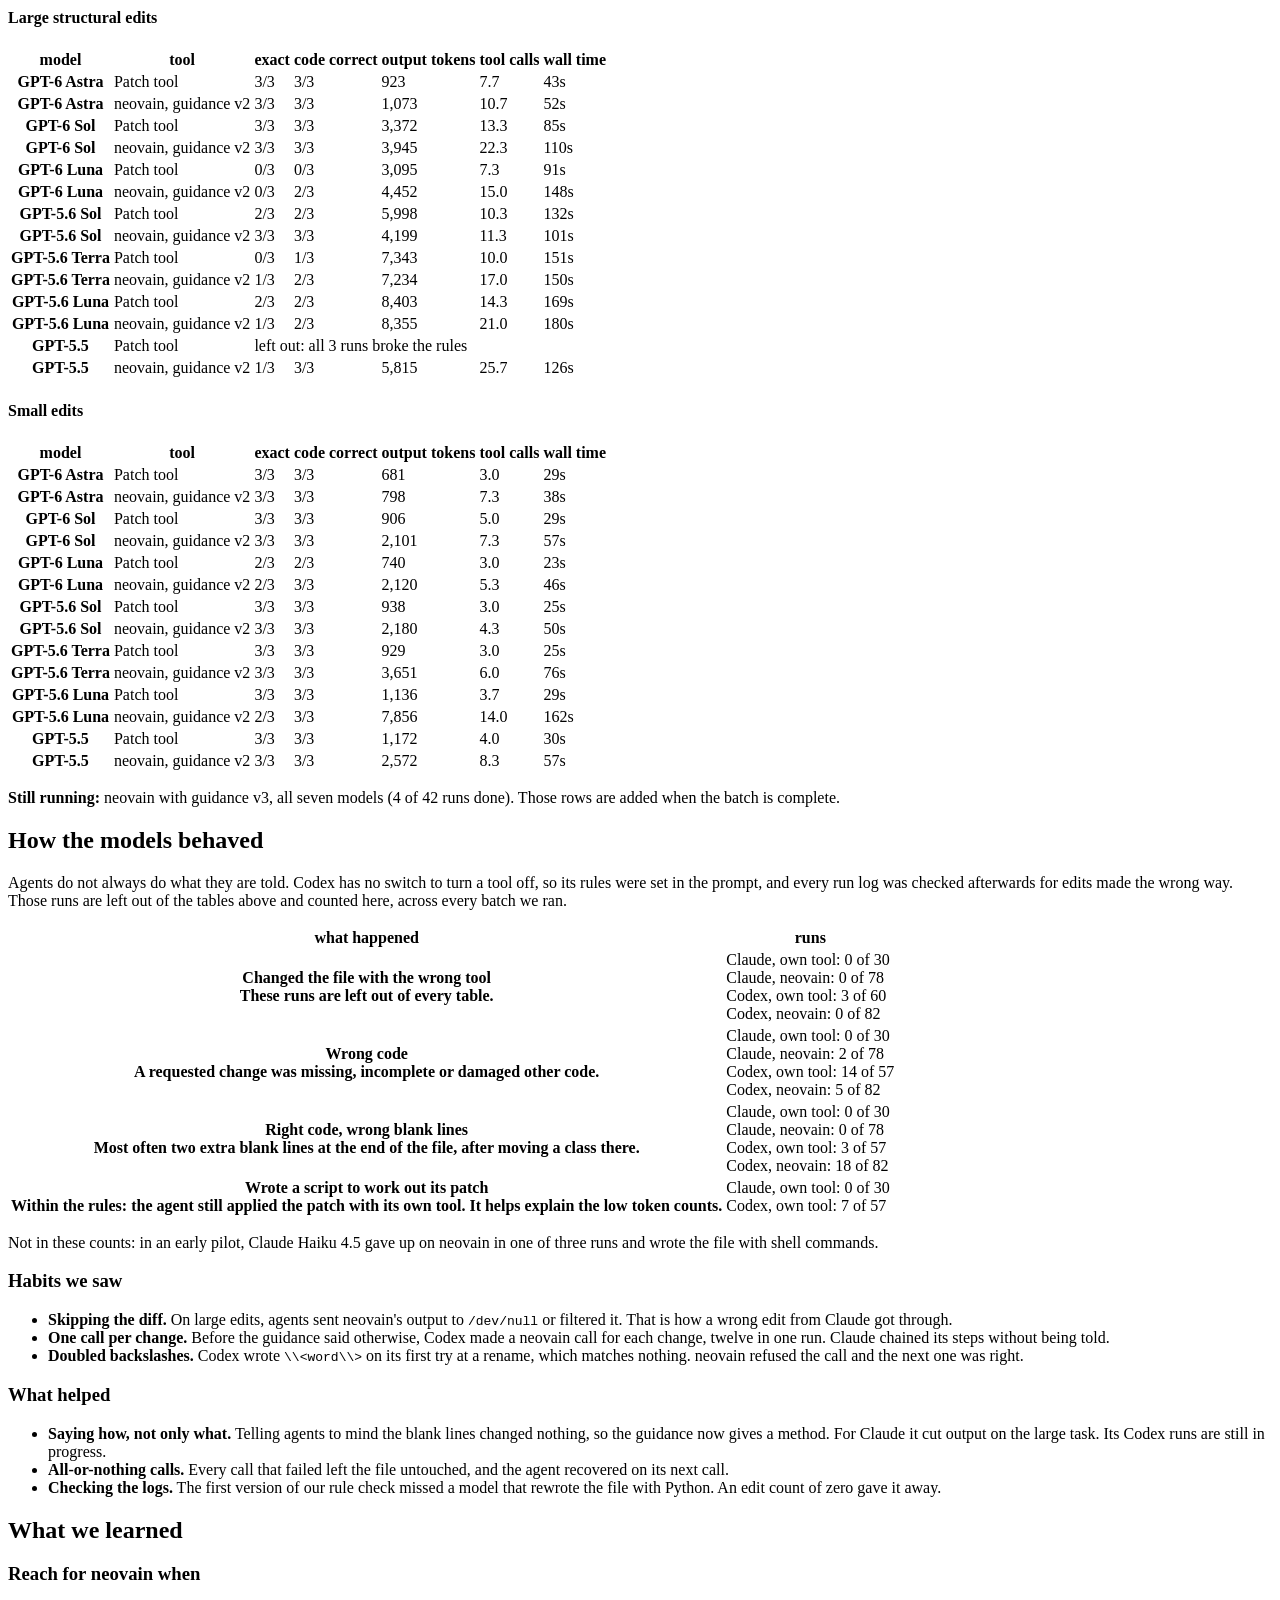
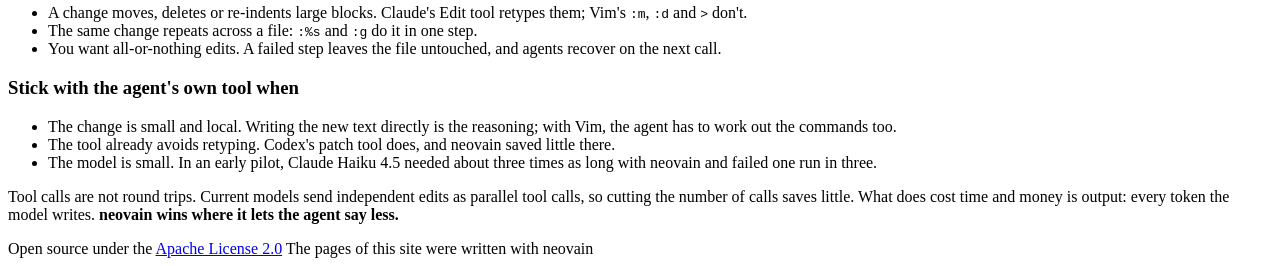
==== commit 4841b997: "Subtitle: the Neovim Agent Interface Shorter than the sentence it replaces. The highlighted letters " ====
--- a/site/index.html
+++ b/site/index.html
@@ -65,7 +65,7 @@
         <div class="hero-copy">
           <p class="eyebrow">open source · apache-2.0</p>
           <h1>Vim for<br>AI agents<span class="cursor" aria-hidden="true"></span></h1>
-          <p class="meaning"><span class="name">neovain</span> is <b>Neo</b>vim plus <b>VAIN</b>, the <b>V</b>im <b>A</b>gent <b>In</b>terface.</p>
+          <p class="meaning">the <b>Neov</b>im <b>A</b>gent <b>In</b>terface</p>
           <p class="lede">neovain lets a coding agent edit a file with Vim's commands, a whole change per call. Every step applies, or none do.</p>
           <div class="install">
             <div class="command">
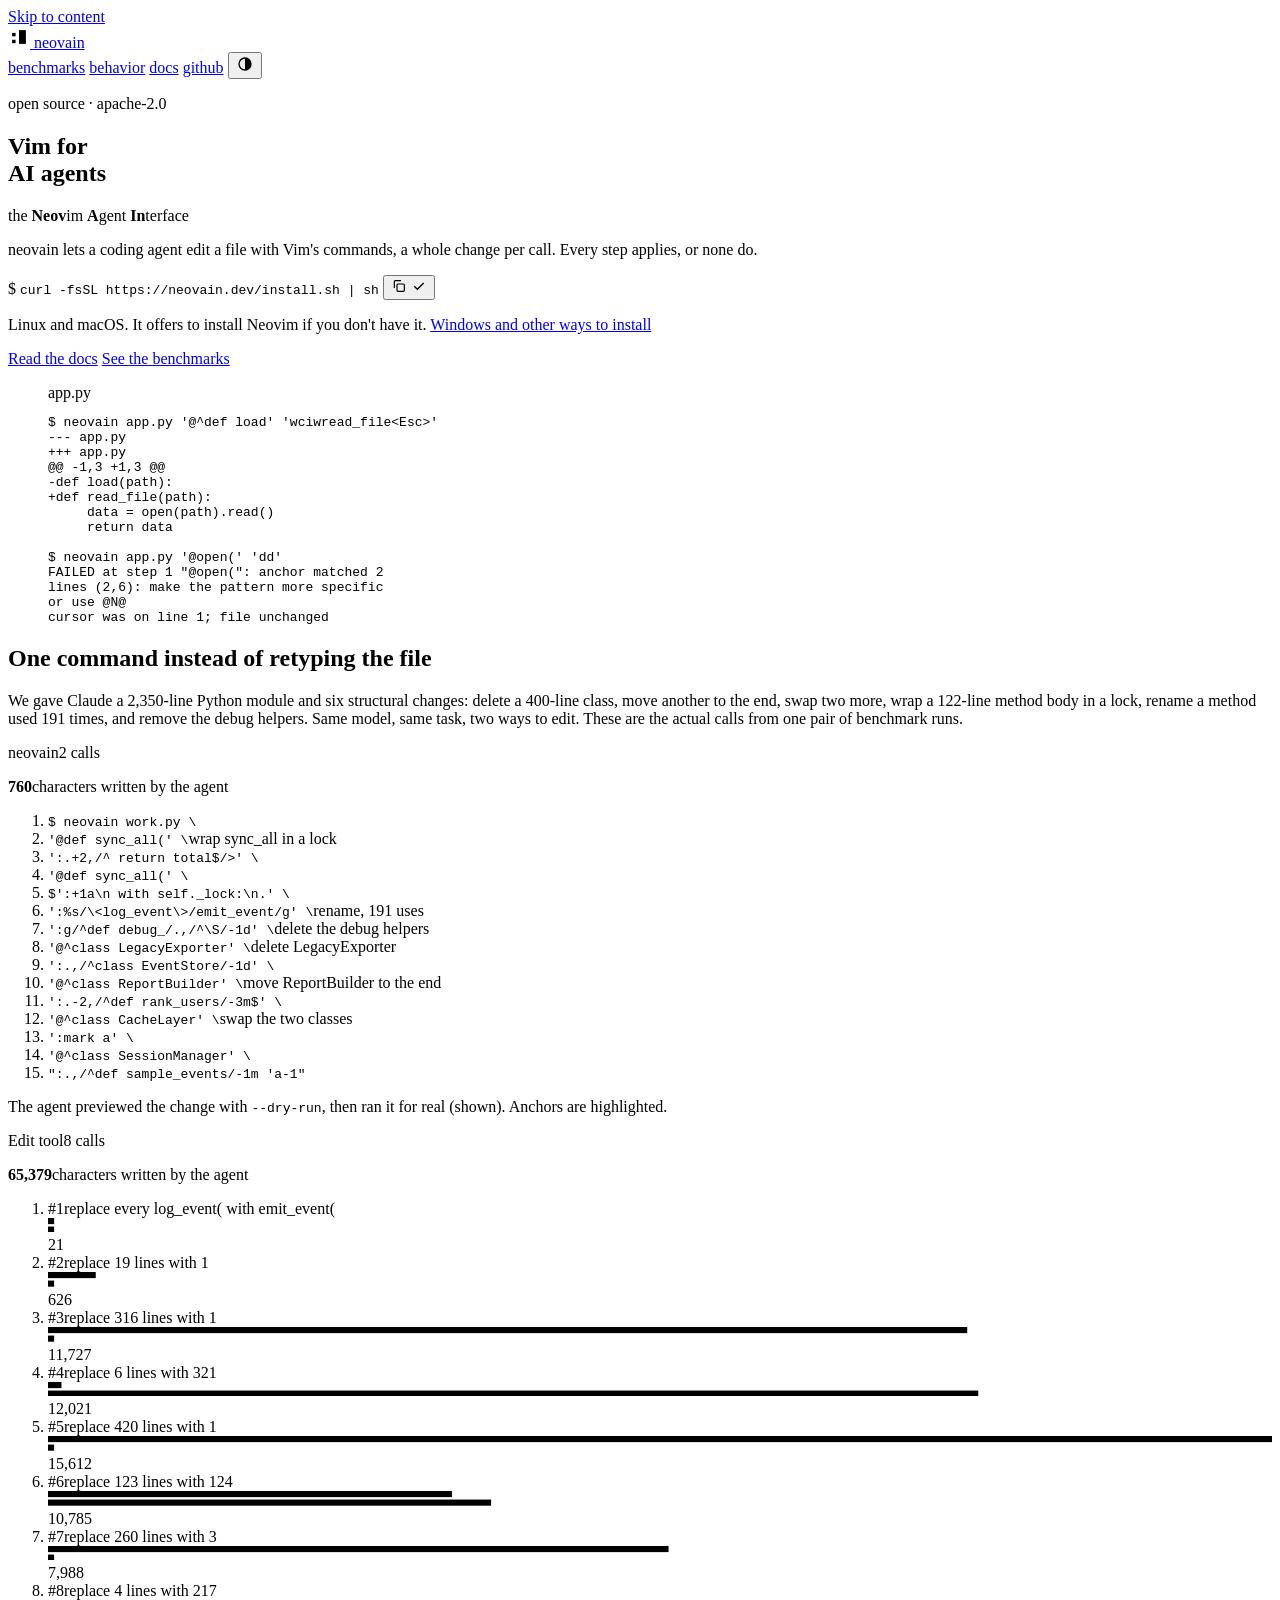
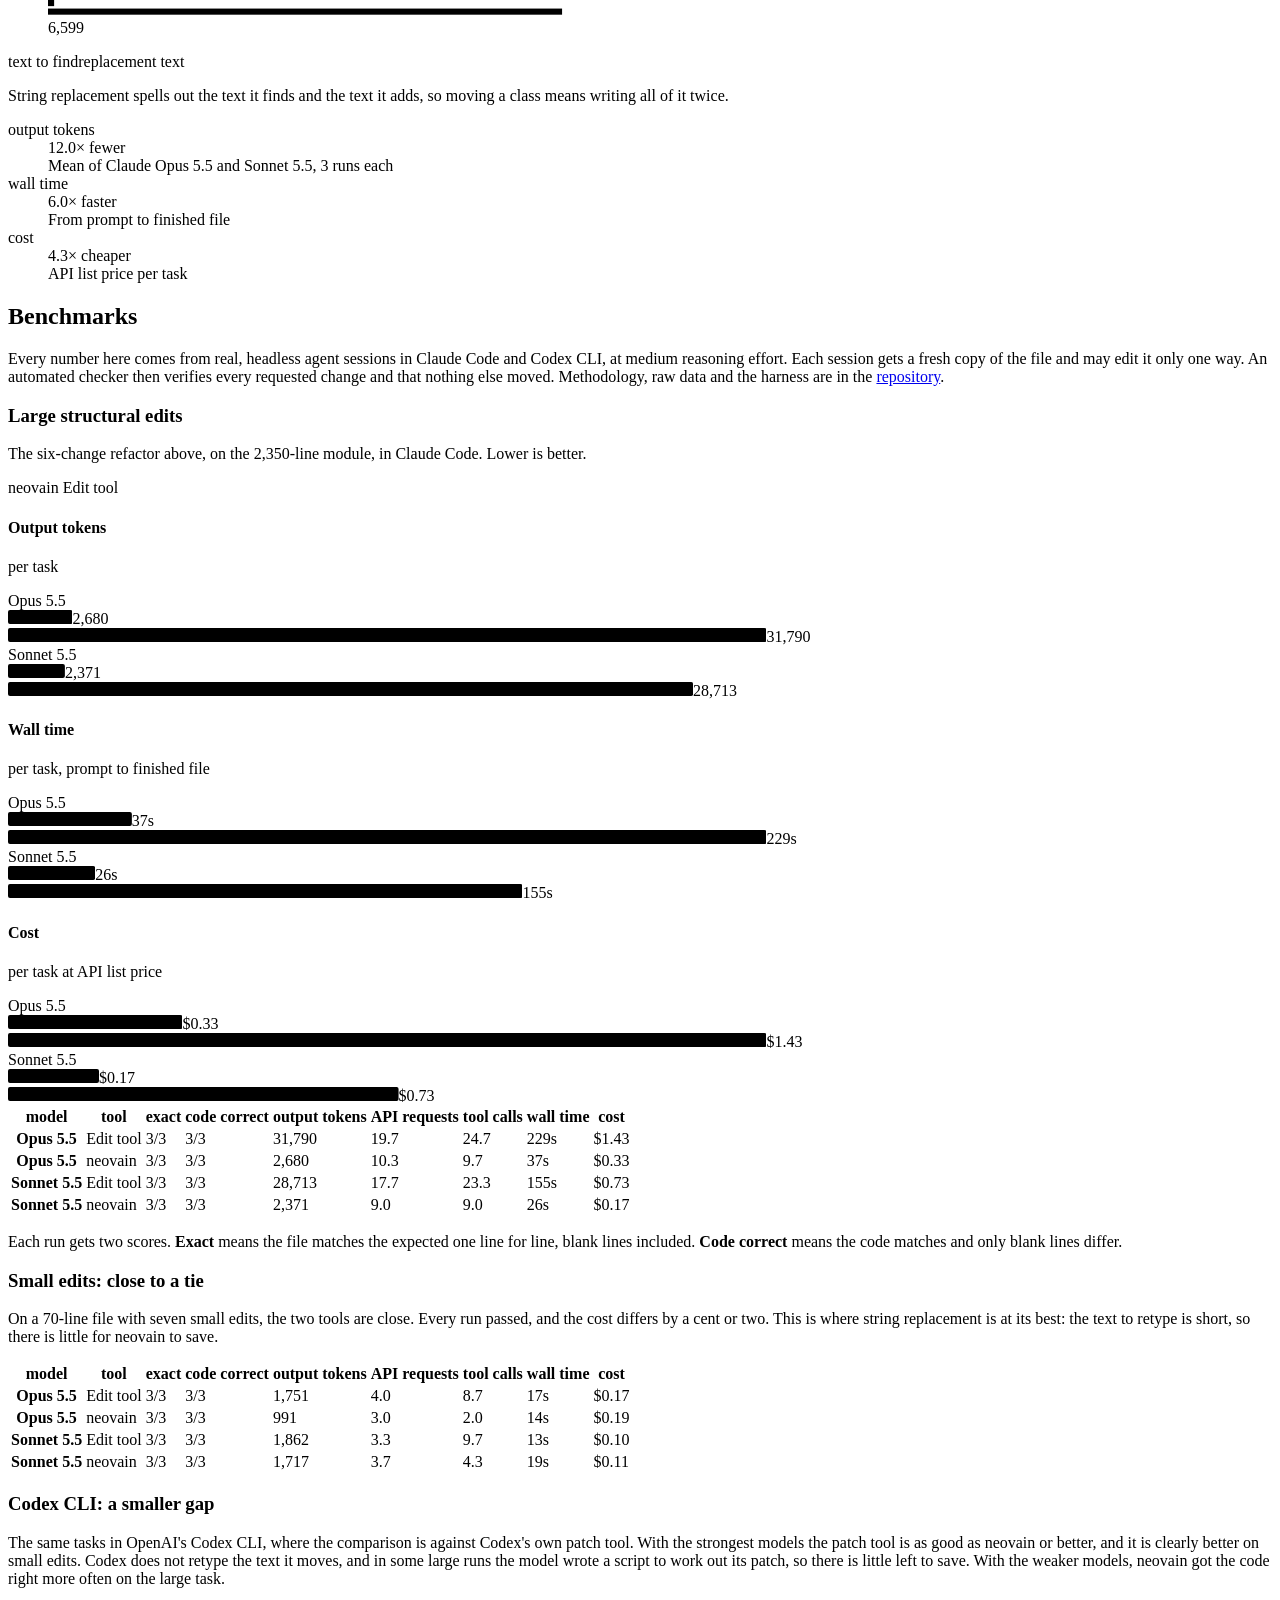
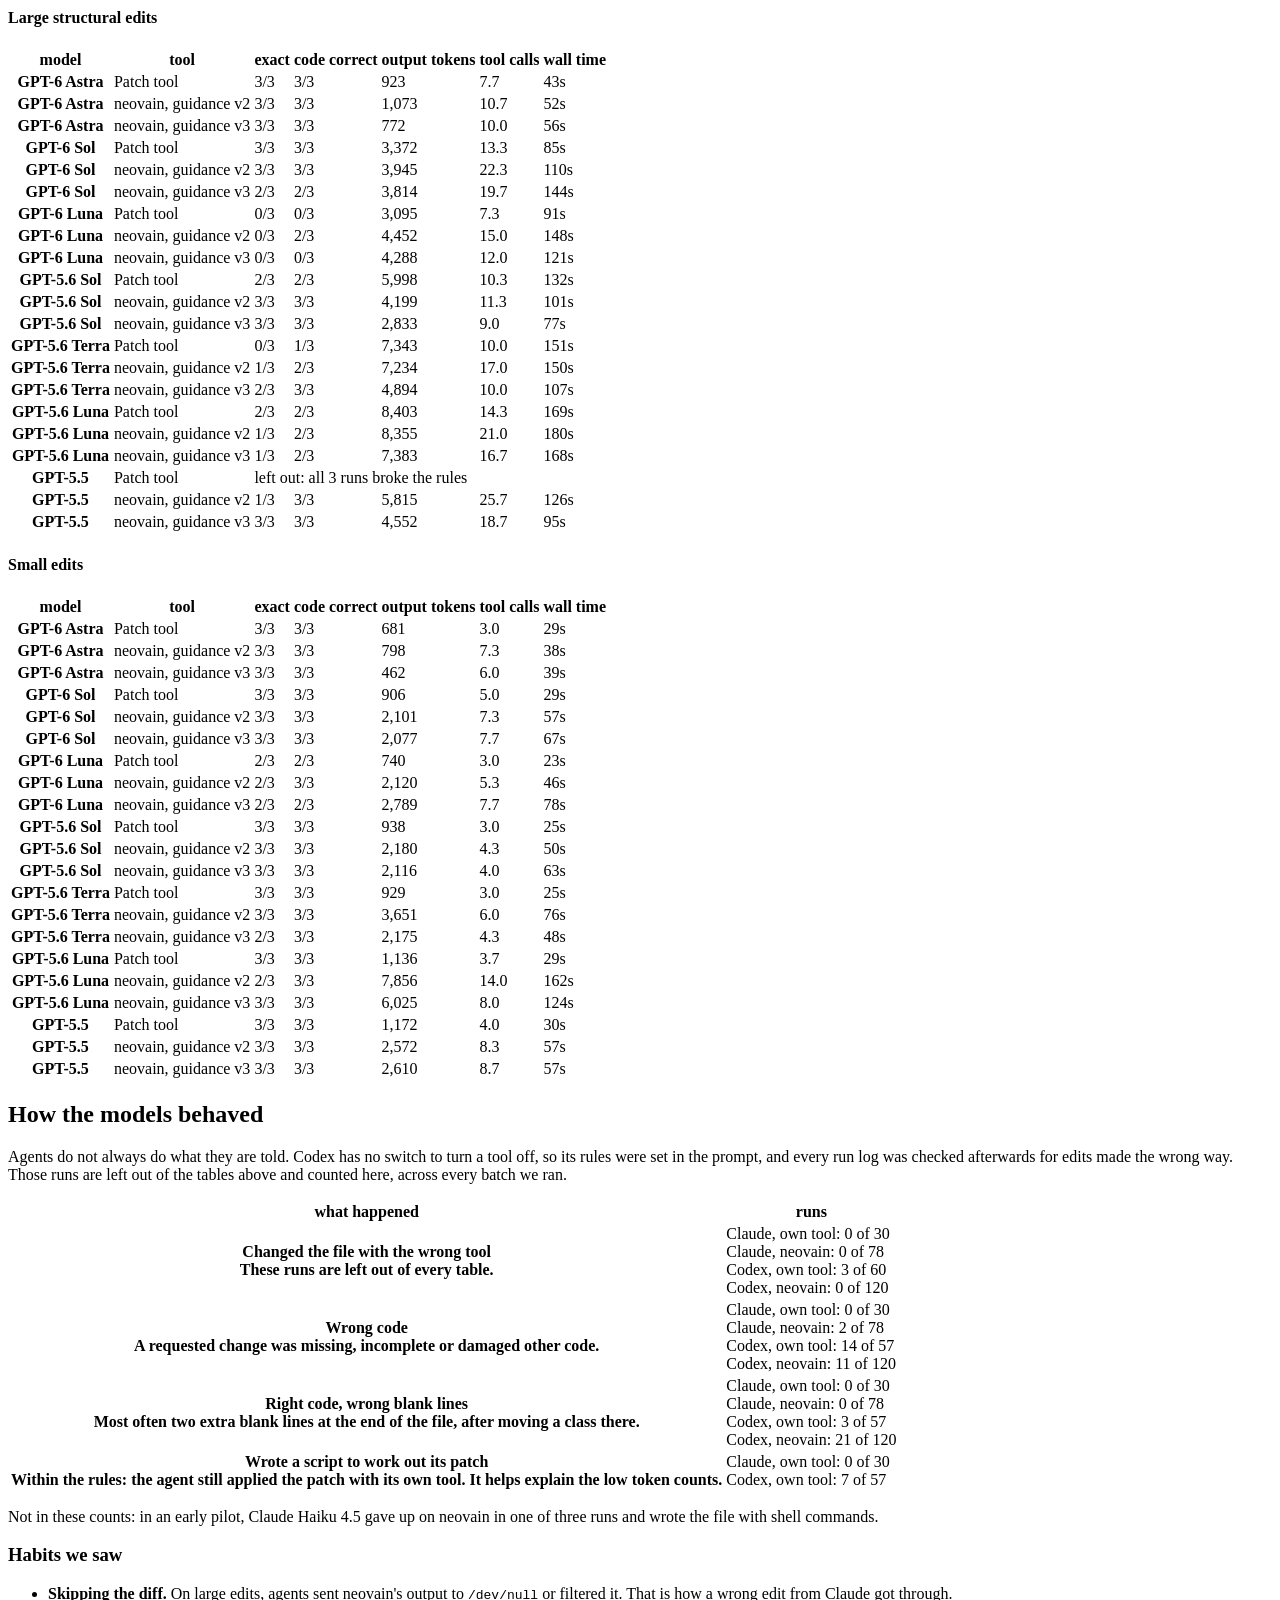
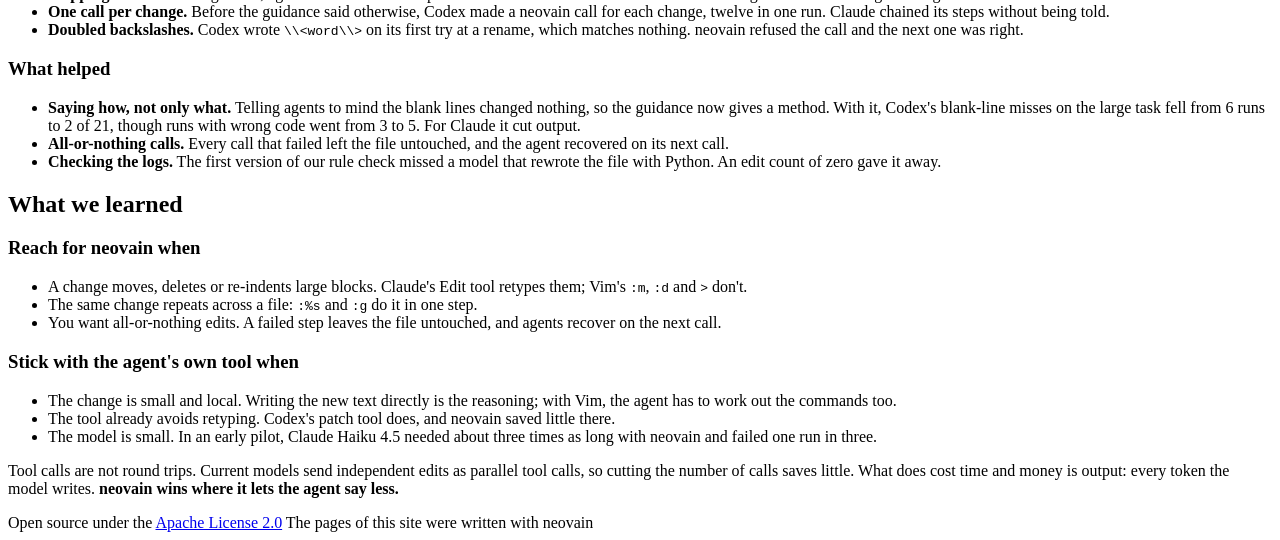
==== commit 626c6ec1: "Add the last Codex batch: neovain under guidance v3 All seven Codex models at medium effort, 42 runs" ====
--- a/site/index.html
+++ b/site/index.html
@@ -270,18 +270,25 @@
             <tbody>
               <tr><th class="text" scope="row">GPT-6 Astra</th><td class="text"><i class="swatch edit"></i>Patch tool</td><td>3/3</td><td>3/3</td><td>923</td><td>7.7</td><td>43s</td></tr>
               <tr><th class="text" scope="row">GPT-6 Astra</th><td class="text"><i class="swatch neovain"></i>neovain, guidance v2</td><td>3/3</td><td>3/3</td><td>1,073</td><td>10.7</td><td>52s</td></tr>
+              <tr><th class="text" scope="row">GPT-6 Astra</th><td class="text"><i class="swatch neovain"></i>neovain, guidance v3</td><td>3/3</td><td>3/3</td><td>772</td><td>10.0</td><td>56s</td></tr>
               <tr><th class="text" scope="row">GPT-6 Sol</th><td class="text"><i class="swatch edit"></i>Patch tool</td><td>3/3</td><td>3/3</td><td>3,372</td><td>13.3</td><td>85s</td></tr>
               <tr><th class="text" scope="row">GPT-6 Sol</th><td class="text"><i class="swatch neovain"></i>neovain, guidance v2</td><td>3/3</td><td>3/3</td><td>3,945</td><td>22.3</td><td>110s</td></tr>
+              <tr><th class="text" scope="row">GPT-6 Sol</th><td class="text"><i class="swatch neovain"></i>neovain, guidance v3</td><td class="short">2/3</td><td class="short">2/3</td><td>3,814</td><td>19.7</td><td>144s</td></tr>
               <tr><th class="text" scope="row">GPT-6 Luna</th><td class="text"><i class="swatch edit"></i>Patch tool</td><td class="short">0/3</td><td class="short">0/3</td><td>3,095</td><td>7.3</td><td>91s</td></tr>
               <tr><th class="text" scope="row">GPT-6 Luna</th><td class="text"><i class="swatch neovain"></i>neovain, guidance v2</td><td class="short">0/3</td><td class="short">2/3</td><td>4,452</td><td>15.0</td><td>148s</td></tr>
+              <tr><th class="text" scope="row">GPT-6 Luna</th><td class="text"><i class="swatch neovain"></i>neovain, guidance v3</td><td class="short">0/3</td><td class="short">0/3</td><td>4,288</td><td>12.0</td><td>121s</td></tr>
               <tr><th class="text" scope="row">GPT-5.6 Sol</th><td class="text"><i class="swatch edit"></i>Patch tool</td><td class="short">2/3</td><td class="short">2/3</td><td>5,998</td><td>10.3</td><td>132s</td></tr>
               <tr><th class="text" scope="row">GPT-5.6 Sol</th><td class="text"><i class="swatch neovain"></i>neovain, guidance v2</td><td>3/3</td><td>3/3</td><td>4,199</td><td>11.3</td><td>101s</td></tr>
+              <tr><th class="text" scope="row">GPT-5.6 Sol</th><td class="text"><i class="swatch neovain"></i>neovain, guidance v3</td><td>3/3</td><td>3/3</td><td>2,833</td><td>9.0</td><td>77s</td></tr>
               <tr><th class="text" scope="row">GPT-5.6 Terra</th><td class="text"><i class="swatch edit"></i>Patch tool</td><td class="short">0/3</td><td class="short">1/3</td><td>7,343</td><td>10.0</td><td>151s</td></tr>
               <tr><th class="text" scope="row">GPT-5.6 Terra</th><td class="text"><i class="swatch neovain"></i>neovain, guidance v2</td><td class="short">1/3</td><td class="short">2/3</td><td>7,234</td><td>17.0</td><td>150s</td></tr>
+              <tr><th class="text" scope="row">GPT-5.6 Terra</th><td class="text"><i class="swatch neovain"></i>neovain, guidance v3</td><td class="short">2/3</td><td>3/3</td><td>4,894</td><td>10.0</td><td>107s</td></tr>
               <tr><th class="text" scope="row">GPT-5.6 Luna</th><td class="text"><i class="swatch edit"></i>Patch tool</td><td class="short">2/3</td><td class="short">2/3</td><td>8,403</td><td>14.3</td><td>169s</td></tr>
               <tr><th class="text" scope="row">GPT-5.6 Luna</th><td class="text"><i class="swatch neovain"></i>neovain, guidance v2</td><td class="short">1/3</td><td class="short">2/3</td><td>8,355</td><td>21.0</td><td>180s</td></tr>
+              <tr><th class="text" scope="row">GPT-5.6 Luna</th><td class="text"><i class="swatch neovain"></i>neovain, guidance v3</td><td class="short">1/3</td><td class="short">2/3</td><td>7,383</td><td>16.7</td><td>168s</td></tr>
               <tr><th class="text" scope="row">GPT-5.5</th><td class="text"><i class="swatch edit"></i>Patch tool</td><td class="text ctx" colspan="5">left out: all 3 runs broke the rules</td></tr>
               <tr><th class="text" scope="row">GPT-5.5</th><td class="text"><i class="swatch neovain"></i>neovain, guidance v2</td><td class="short">1/3</td><td>3/3</td><td>5,815</td><td>25.7</td><td>126s</td></tr>
+              <tr><th class="text" scope="row">GPT-5.5</th><td class="text"><i class="swatch neovain"></i>neovain, guidance v3</td><td>3/3</td><td>3/3</td><td>4,552</td><td>18.7</td><td>95s</td></tr>
             </tbody>
           </table>
         </div>
@@ -292,22 +299,28 @@
             <tbody>
               <tr><th class="text" scope="row">GPT-6 Astra</th><td class="text"><i class="swatch edit"></i>Patch tool</td><td>3/3</td><td>3/3</td><td>681</td><td>3.0</td><td>29s</td></tr>
               <tr><th class="text" scope="row">GPT-6 Astra</th><td class="text"><i class="swatch neovain"></i>neovain, guidance v2</td><td>3/3</td><td>3/3</td><td>798</td><td>7.3</td><td>38s</td></tr>
+              <tr><th class="text" scope="row">GPT-6 Astra</th><td class="text"><i class="swatch neovain"></i>neovain, guidance v3</td><td>3/3</td><td>3/3</td><td>462</td><td>6.0</td><td>39s</td></tr>
               <tr><th class="text" scope="row">GPT-6 Sol</th><td class="text"><i class="swatch edit"></i>Patch tool</td><td>3/3</td><td>3/3</td><td>906</td><td>5.0</td><td>29s</td></tr>
               <tr><th class="text" scope="row">GPT-6 Sol</th><td class="text"><i class="swatch neovain"></i>neovain, guidance v2</td><td>3/3</td><td>3/3</td><td>2,101</td><td>7.3</td><td>57s</td></tr>
+              <tr><th class="text" scope="row">GPT-6 Sol</th><td class="text"><i class="swatch neovain"></i>neovain, guidance v3</td><td>3/3</td><td>3/3</td><td>2,077</td><td>7.7</td><td>67s</td></tr>
               <tr><th class="text" scope="row">GPT-6 Luna</th><td class="text"><i class="swatch edit"></i>Patch tool</td><td class="short">2/3</td><td class="short">2/3</td><td>740</td><td>3.0</td><td>23s</td></tr>
               <tr><th class="text" scope="row">GPT-6 Luna</th><td class="text"><i class="swatch neovain"></i>neovain, guidance v2</td><td class="short">2/3</td><td>3/3</td><td>2,120</td><td>5.3</td><td>46s</td></tr>
+              <tr><th class="text" scope="row">GPT-6 Luna</th><td class="text"><i class="swatch neovain"></i>neovain, guidance v3</td><td class="short">2/3</td><td class="short">2/3</td><td>2,789</td><td>7.7</td><td>78s</td></tr>
               <tr><th class="text" scope="row">GPT-5.6 Sol</th><td class="text"><i class="swatch edit"></i>Patch tool</td><td>3/3</td><td>3/3</td><td>938</td><td>3.0</td><td>25s</td></tr>
               <tr><th class="text" scope="row">GPT-5.6 Sol</th><td class="text"><i class="swatch neovain"></i>neovain, guidance v2</td><td>3/3</td><td>3/3</td><td>2,180</td><td>4.3</td><td>50s</td></tr>
+              <tr><th class="text" scope="row">GPT-5.6 Sol</th><td class="text"><i class="swatch neovain"></i>neovain, guidance v3</td><td>3/3</td><td>3/3</td><td>2,116</td><td>4.0</td><td>63s</td></tr>
               <tr><th class="text" scope="row">GPT-5.6 Terra</th><td class="text"><i class="swatch edit"></i>Patch tool</td><td>3/3</td><td>3/3</td><td>929</td><td>3.0</td><td>25s</td></tr>
               <tr><th class="text" scope="row">GPT-5.6 Terra</th><td class="text"><i class="swatch neovain"></i>neovain, guidance v2</td><td>3/3</td><td>3/3</td><td>3,651</td><td>6.0</td><td>76s</td></tr>
+              <tr><th class="text" scope="row">GPT-5.6 Terra</th><td class="text"><i class="swatch neovain"></i>neovain, guidance v3</td><td class="short">2/3</td><td>3/3</td><td>2,175</td><td>4.3</td><td>48s</td></tr>
               <tr><th class="text" scope="row">GPT-5.6 Luna</th><td class="text"><i class="swatch edit"></i>Patch tool</td><td>3/3</td><td>3/3</td><td>1,136</td><td>3.7</td><td>29s</td></tr>
               <tr><th class="text" scope="row">GPT-5.6 Luna</th><td class="text"><i class="swatch neovain"></i>neovain, guidance v2</td><td class="short">2/3</td><td>3/3</td><td>7,856</td><td>14.0</td><td>162s</td></tr>
+              <tr><th class="text" scope="row">GPT-5.6 Luna</th><td class="text"><i class="swatch neovain"></i>neovain, guidance v3</td><td>3/3</td><td>3/3</td><td>6,025</td><td>8.0</td><td>124s</td></tr>
               <tr><th class="text" scope="row">GPT-5.5</th><td class="text"><i class="swatch edit"></i>Patch tool</td><td>3/3</td><td>3/3</td><td>1,172</td><td>4.0</td><td>30s</td></tr>
               <tr><th class="text" scope="row">GPT-5.5</th><td class="text"><i class="swatch neovain"></i>neovain, guidance v2</td><td>3/3</td><td>3/3</td><td>2,572</td><td>8.3</td><td>57s</td></tr>
+              <tr><th class="text" scope="row">GPT-5.5</th><td class="text"><i class="swatch neovain"></i>neovain, guidance v3</td><td>3/3</td><td>3/3</td><td>2,610</td><td>8.7</td><td>57s</td></tr>
             </tbody>
           </table>
         </div>
-        <p class="note"><strong>Still running:</strong> neovain with guidance v3, all seven models (4 of 42 runs done). Those rows are added when the batch is complete.</p>
         <!-- /generated:codex -->
       </div>
     </section>
@@ -321,9 +334,9 @@
           <table>
             <thead><tr><th class="text" scope="col">what happened</th><th class="text" scope="col">runs</th></tr></thead>
             <tbody>
-              <tr><th class="text wrap" scope="row"><strong>Changed the file with the wrong tool</strong><br>These runs are left out of every table.</th><td class="text">Claude, own tool: 0 of 30<br>Claude, neovain: 0 of 78<br>Codex, own tool: 3 of 60<br>Codex, neovain: 0 of 82</td></tr>
-              <tr><th class="text wrap" scope="row"><strong>Wrong code</strong><br>A requested change was missing, incomplete or damaged other code.</th><td class="text">Claude, own tool: 0 of 30<br>Claude, neovain: 2 of 78<br>Codex, own tool: 14 of 57<br>Codex, neovain: 5 of 82</td></tr>
-              <tr><th class="text wrap" scope="row"><strong>Right code, wrong blank lines</strong><br>Most often two extra blank lines at the end of the file, after moving a class there.</th><td class="text">Claude, own tool: 0 of 30<br>Claude, neovain: 0 of 78<br>Codex, own tool: 3 of 57<br>Codex, neovain: 18 of 82</td></tr>
+              <tr><th class="text wrap" scope="row"><strong>Changed the file with the wrong tool</strong><br>These runs are left out of every table.</th><td class="text">Claude, own tool: 0 of 30<br>Claude, neovain: 0 of 78<br>Codex, own tool: 3 of 60<br>Codex, neovain: 0 of 120</td></tr>
+              <tr><th class="text wrap" scope="row"><strong>Wrong code</strong><br>A requested change was missing, incomplete or damaged other code.</th><td class="text">Claude, own tool: 0 of 30<br>Claude, neovain: 2 of 78<br>Codex, own tool: 14 of 57<br>Codex, neovain: 11 of 120</td></tr>
+              <tr><th class="text wrap" scope="row"><strong>Right code, wrong blank lines</strong><br>Most often two extra blank lines at the end of the file, after moving a class there.</th><td class="text">Claude, own tool: 0 of 30<br>Claude, neovain: 0 of 78<br>Codex, own tool: 3 of 57<br>Codex, neovain: 21 of 120</td></tr>
               <tr><th class="text wrap" scope="row"><strong>Wrote a script to work out its patch</strong><br>Within the rules: the agent still applied the patch with its own tool. It helps explain the low token counts.</th><td class="text">Claude, own tool: 0 of 30<br>Codex, own tool: 7 of 57</td></tr>
             </tbody>
           </table>
@@ -342,7 +355,7 @@
           <div class="for">
             <h3>What helped</h3>
             <ul>
-              <li><span><strong>Saying how, not only what.</strong> Telling agents to mind the blank lines changed nothing, so the guidance now gives a method. For Claude it cut output on the large task. Its Codex runs are still in progress.</span></li>
+              <li><span><strong>Saying how, not only what.</strong> Telling agents to mind the blank lines changed nothing, so the guidance now gives a method. With it, Codex's blank-line misses on the large task fell from 6 runs to 2 of 21, though runs with wrong code went from 3 to 5. For Claude it cut output.</span></li>
               <li><span><strong>All-or-nothing calls.</strong> Every call that failed left the file untouched, and the agent recovered on its next call.</span></li>
               <li><span><strong>Checking the logs.</strong> The first version of our rule check missed a model that rewrote the file with Python. An edit count of zero gave it away.</span></li>
             </ul>
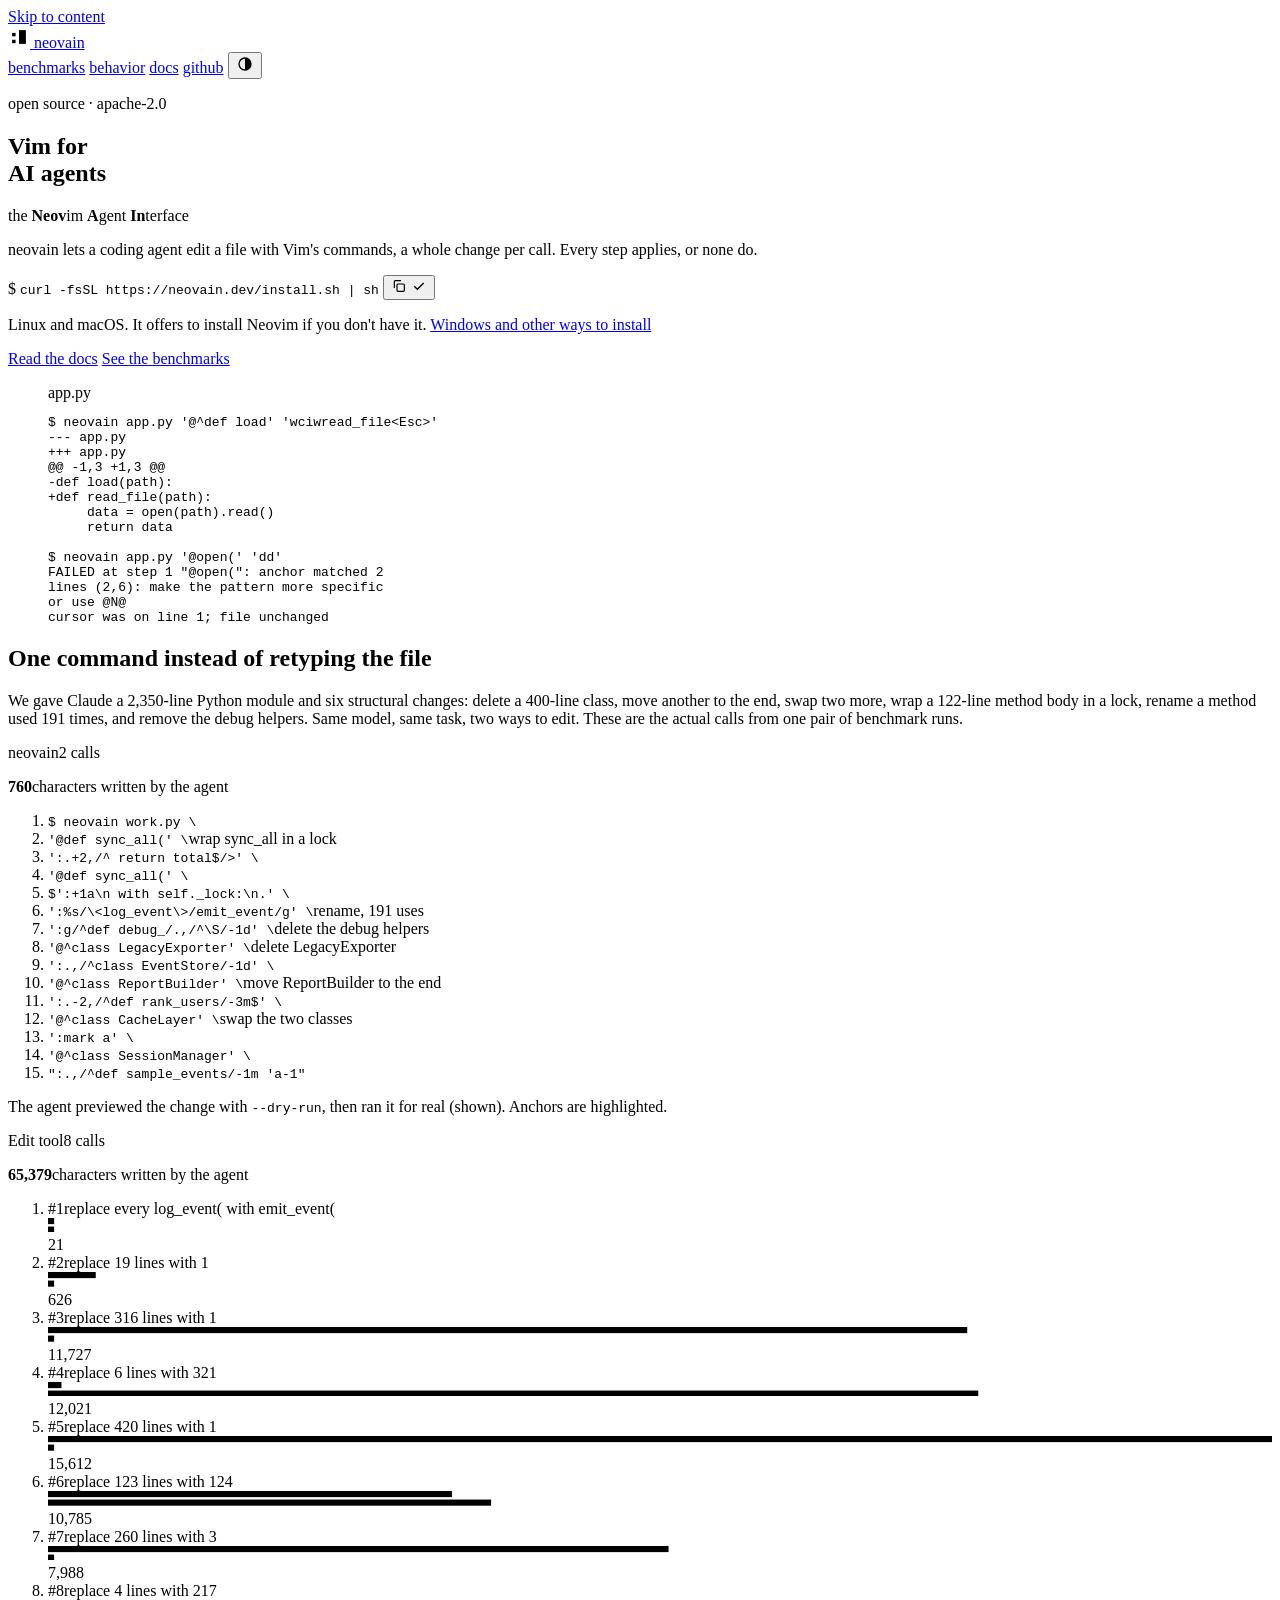
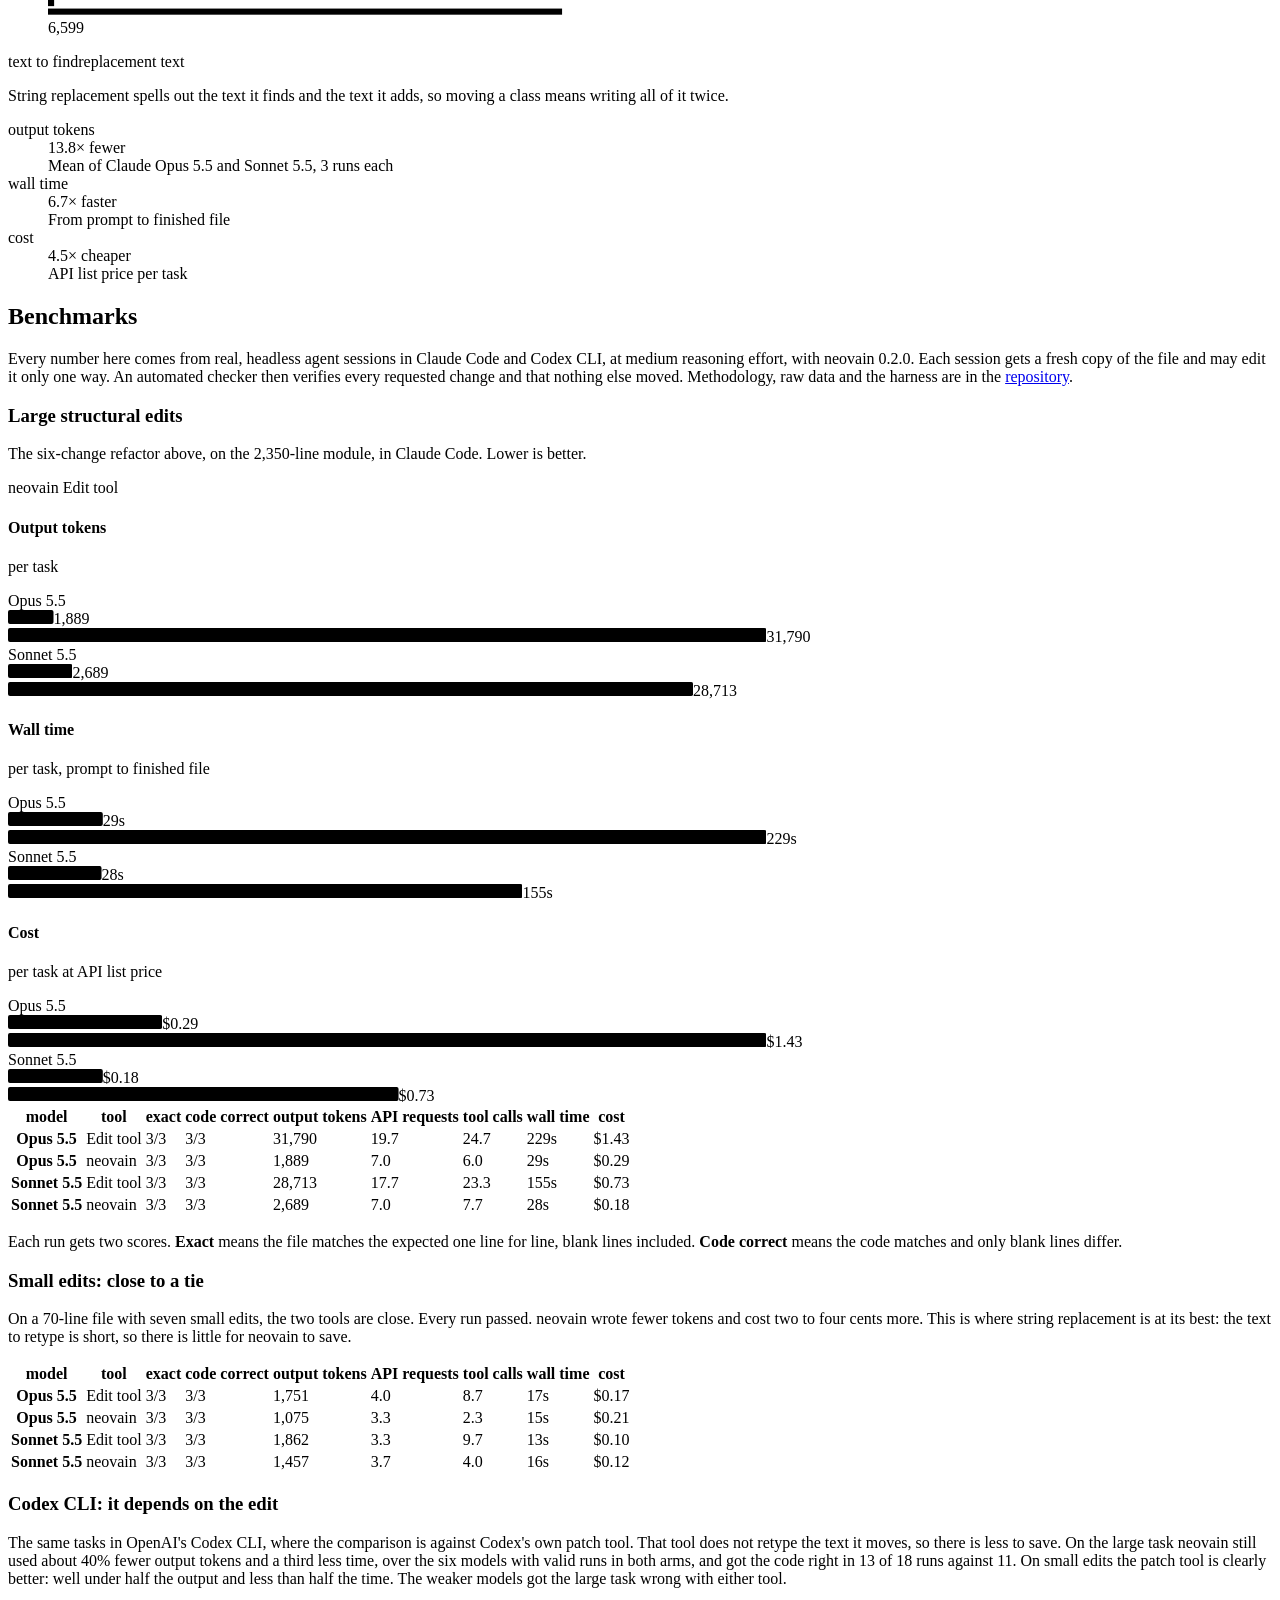
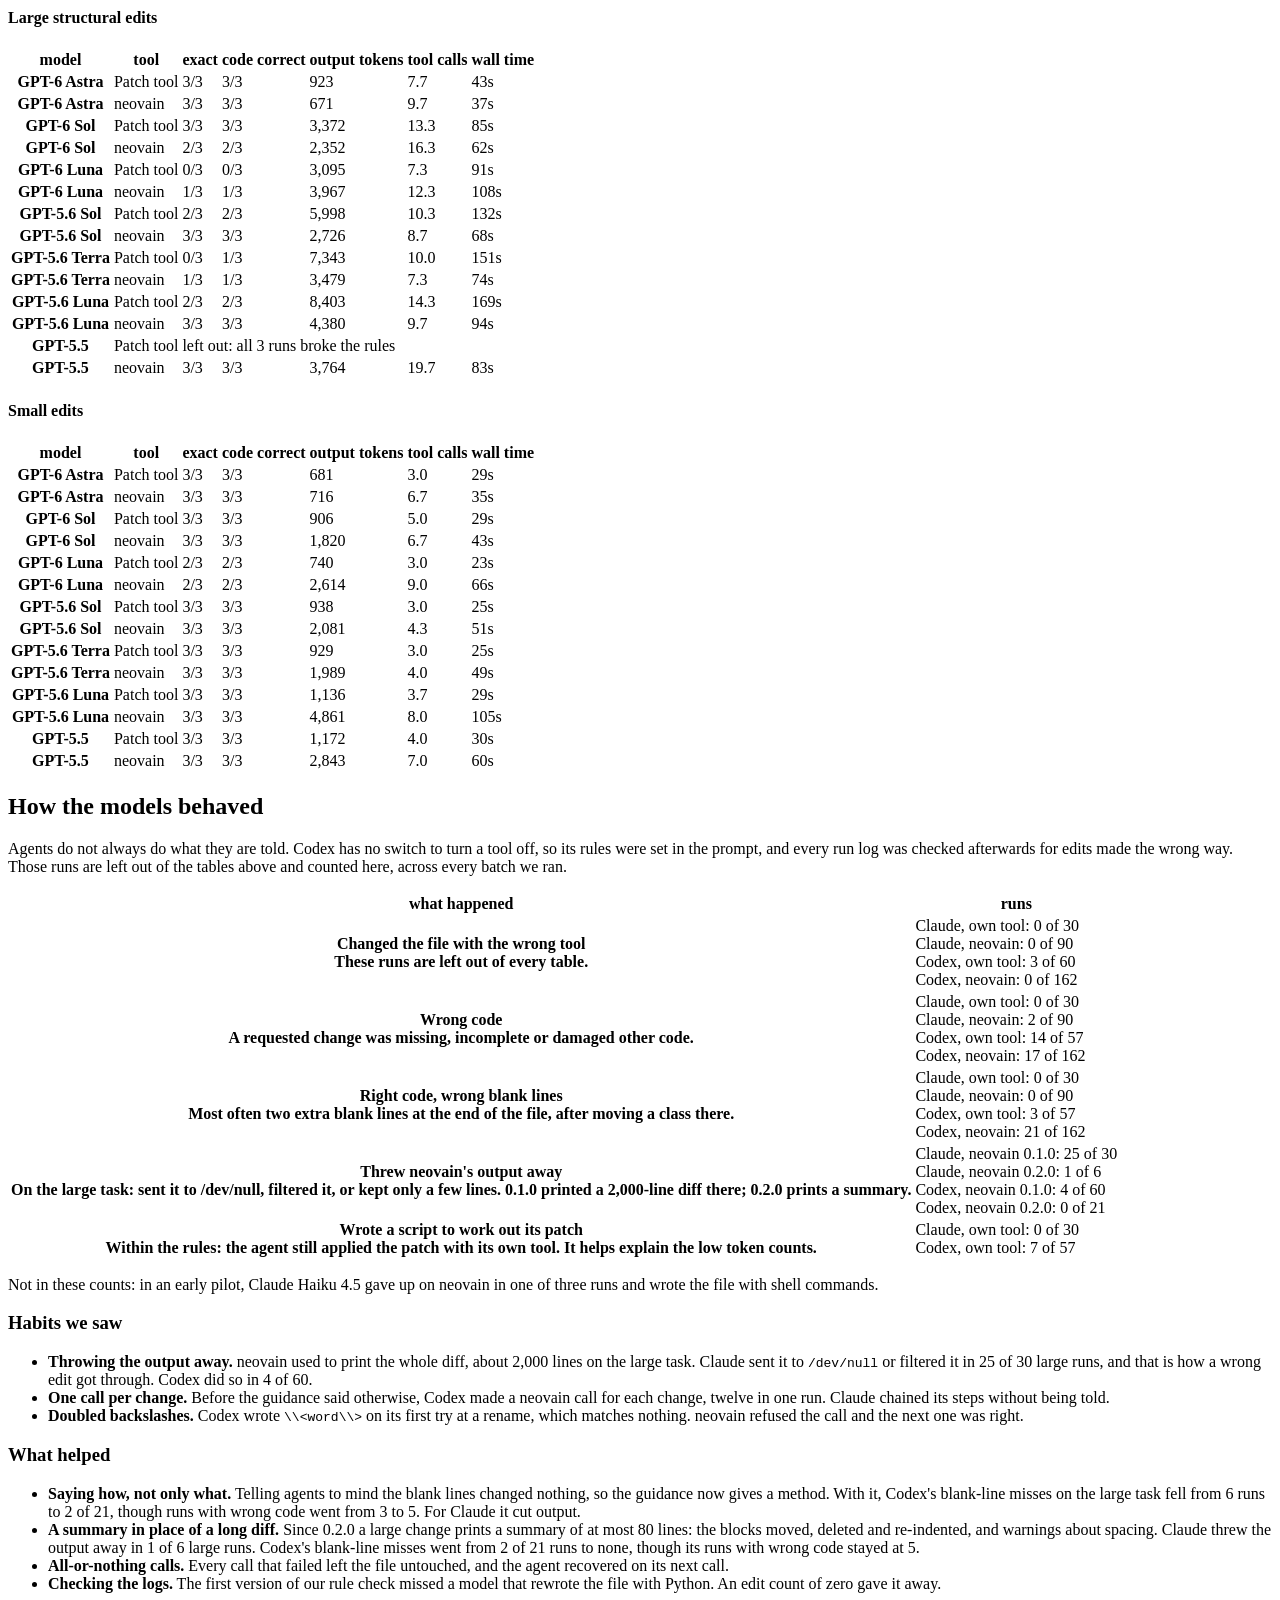
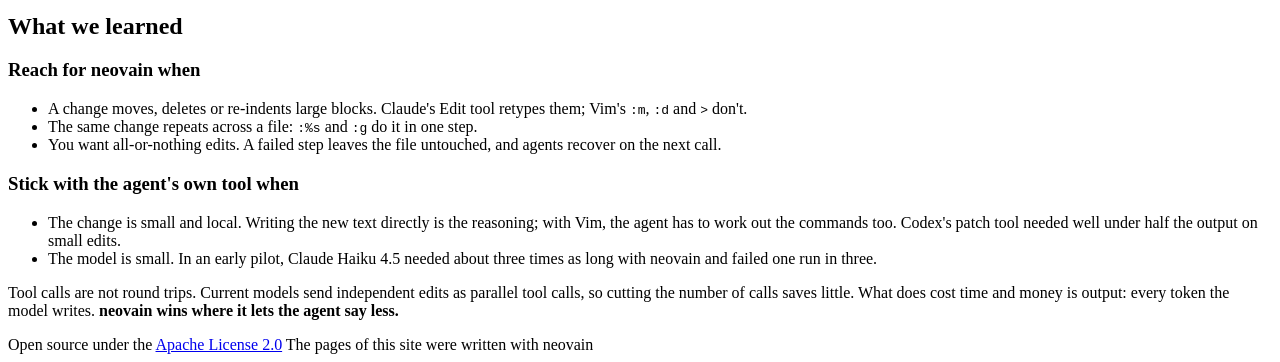
==== commit 3ecbc56e: "Benchmarks: neovain 0.2.0 results on the site and in the write-up The site's tables now compare each" ====
--- a/site/index.html
+++ b/site/index.html
@@ -149,9 +149,9 @@
           </div>
         </div>
         <dl class="stats">
-          <div><dt>output tokens</dt><dd class="value">12.0× fewer</dd><dd class="sub">Mean of Claude Opus 5.5 and Sonnet 5.5, 3 runs each</dd></div>
-          <div><dt>wall time</dt><dd class="value">6.0× faster</dd><dd class="sub">From prompt to finished file</dd></div>
-          <div><dt>cost</dt><dd class="value">4.3× cheaper</dd><dd class="sub">API list price per task</dd></div>
+          <div><dt>output tokens</dt><dd class="value">13.8× fewer</dd><dd class="sub">Mean of Claude Opus 5.5 and Sonnet 5.5, 3 runs each</dd></div>
+          <div><dt>wall time</dt><dd class="value">6.7× faster</dd><dd class="sub">From prompt to finished file</dd></div>
+          <div><dt>cost</dt><dd class="value">4.5× cheaper</dd><dd class="sub">API list price per task</dd></div>
         </dl>
         <!-- /generated:demo -->
       </div>
@@ -160,7 +160,7 @@
     <section id="benchmarks">
       <div class="wrap">
         <h2>Benchmarks</h2>
-        <p class="intro">Every number here comes from real, headless agent sessions in Claude Code and Codex CLI, at medium reasoning effort. Each session gets a fresh copy of the file and may edit it only one way. An automated checker then verifies every requested change and that nothing else moved. Methodology, raw data and the harness are in the <a href="https://github.com/kbrock84/neovain/tree/main/bench">repository</a>.</p>
+        <p class="intro">Every number here comes from real, headless agent sessions in Claude Code and Codex CLI, at medium reasoning effort, with neovain 0.2.0. Each session gets a fresh copy of the file and may edit it only one way. An automated checker then verifies every requested change and that nothing else moved. Methodology, raw data and the harness are in the <a href="https://github.com/kbrock84/neovain/tree/main/bench">repository</a>.</p>
 
         <div class="bench-head">
           <div>
@@ -179,14 +179,14 @@
             <div class="bar-group">
               <span>Opus 5.5</span>
               <div class="bar-rows">
-                <div class="bar-row"><svg class="bar neovain" width="5.1%" height="14" role="img"><title>Opus 5.5, neovain: 2,680 output tokens, mean of 3 runs</title><rect width="100%" height="14" rx="2"/></svg><span>2,680</span></div>
+                <div class="bar-row"><svg class="bar neovain" width="3.6%" height="14" role="img"><title>Opus 5.5, neovain: 1,889 output tokens, mean of 3 runs</title><rect width="100%" height="14" rx="2"/></svg><span>1,889</span></div>
                 <div class="bar-row"><svg class="bar edit" width="60.0%" height="14" role="img"><title>Opus 5.5, Edit tool: 31,790 output tokens, mean of 3 runs</title><rect width="100%" height="14" rx="2"/></svg><span>31,790</span></div>
               </div>
             </div>
             <div class="bar-group">
               <span>Sonnet 5.5</span>
               <div class="bar-rows">
-                <div class="bar-row"><svg class="bar neovain" width="4.5%" height="14" role="img"><title>Sonnet 5.5, neovain: 2,371 output tokens, mean of 3 runs</title><rect width="100%" height="14" rx="2"/></svg><span>2,371</span></div>
+                <div class="bar-row"><svg class="bar neovain" width="5.1%" height="14" role="img"><title>Sonnet 5.5, neovain: 2,689 output tokens, mean of 3 runs</title><rect width="100%" height="14" rx="2"/></svg><span>2,689</span></div>
                 <div class="bar-row"><svg class="bar edit" width="54.2%" height="14" role="img"><title>Sonnet 5.5, Edit tool: 28,713 output tokens, mean of 3 runs</title><rect width="100%" height="14" rx="2"/></svg><span>28,713</span></div>
               </div>
             </div>
@@ -196,14 +196,14 @@
             <div class="bar-group">
               <span>Opus 5.5</span>
               <div class="bar-rows">
-                <div class="bar-row"><svg class="bar neovain" width="9.8%" height="14" role="img"><title>Opus 5.5, neovain: 37s wall time, mean of 3 runs</title><rect width="100%" height="14" rx="2"/></svg><span>37s</span></div>
+                <div class="bar-row"><svg class="bar neovain" width="7.5%" height="14" role="img"><title>Opus 5.5, neovain: 29s wall time, mean of 3 runs</title><rect width="100%" height="14" rx="2"/></svg><span>29s</span></div>
                 <div class="bar-row"><svg class="bar edit" width="60.0%" height="14" role="img"><title>Opus 5.5, Edit tool: 229s wall time, mean of 3 runs</title><rect width="100%" height="14" rx="2"/></svg><span>229s</span></div>
               </div>
             </div>
             <div class="bar-group">
               <span>Sonnet 5.5</span>
               <div class="bar-rows">
-                <div class="bar-row"><svg class="bar neovain" width="6.9%" height="14" role="img"><title>Sonnet 5.5, neovain: 26s wall time, mean of 3 runs</title><rect width="100%" height="14" rx="2"/></svg><span>26s</span></div>
+                <div class="bar-row"><svg class="bar neovain" width="7.4%" height="14" role="img"><title>Sonnet 5.5, neovain: 28s wall time, mean of 3 runs</title><rect width="100%" height="14" rx="2"/></svg><span>28s</span></div>
                 <div class="bar-row"><svg class="bar edit" width="40.7%" height="14" role="img"><title>Sonnet 5.5, Edit tool: 155s wall time, mean of 3 runs</title><rect width="100%" height="14" rx="2"/></svg><span>155s</span></div>
               </div>
             </div>
@@ -213,14 +213,14 @@
             <div class="bar-group">
               <span>Opus 5.5</span>
               <div class="bar-rows">
-                <div class="bar-row"><svg class="bar neovain" width="13.8%" height="14" role="img"><title>Opus 5.5, neovain: $0.33 cost, mean of 3 runs</title><rect width="100%" height="14" rx="2"/></svg><span>$0.33</span></div>
+                <div class="bar-row"><svg class="bar neovain" width="12.2%" height="14" role="img"><title>Opus 5.5, neovain: $0.29 cost, mean of 3 runs</title><rect width="100%" height="14" rx="2"/></svg><span>$0.29</span></div>
                 <div class="bar-row"><svg class="bar edit" width="60.0%" height="14" role="img"><title>Opus 5.5, Edit tool: $1.43 cost, mean of 3 runs</title><rect width="100%" height="14" rx="2"/></svg><span>$1.43</span></div>
               </div>
             </div>
             <div class="bar-group">
               <span>Sonnet 5.5</span>
               <div class="bar-rows">
-                <div class="bar-row"><svg class="bar neovain" width="7.2%" height="14" role="img"><title>Sonnet 5.5, neovain: $0.17 cost, mean of 3 runs</title><rect width="100%" height="14" rx="2"/></svg><span>$0.17</span></div>
+                <div class="bar-row"><svg class="bar neovain" width="7.5%" height="14" role="img"><title>Sonnet 5.5, neovain: $0.18 cost, mean of 3 runs</title><rect width="100%" height="14" rx="2"/></svg><span>$0.18</span></div>
                 <div class="bar-row"><svg class="bar edit" width="30.9%" height="14" role="img"><title>Sonnet 5.5, Edit tool: $0.73 cost, mean of 3 runs</title><rect width="100%" height="14" rx="2"/></svg><span>$0.73</span></div>
               </div>
             </div>
@@ -231,9 +231,9 @@
             <thead><tr><th class="text" scope="col">model</th><th class="text" scope="col">tool</th><th scope="col">exact</th><th scope="col">code correct</th><th scope="col">output tokens</th><th scope="col">API requests</th><th scope="col">tool calls</th><th scope="col">wall time</th><th scope="col">cost</th></tr></thead>
             <tbody>
               <tr><th class="text" scope="row">Opus 5.5</th><td class="text"><i class="swatch edit"></i>Edit tool</td><td>3/3</td><td>3/3</td><td>31,790</td><td>19.7</td><td>24.7</td><td>229s</td><td>$1.43</td></tr>
-              <tr><th class="text" scope="row">Opus 5.5</th><td class="text"><i class="swatch neovain"></i>neovain</td><td>3/3</td><td>3/3</td><td>2,680</td><td>10.3</td><td>9.7</td><td>37s</td><td>$0.33</td></tr>
+              <tr><th class="text" scope="row">Opus 5.5</th><td class="text"><i class="swatch neovain"></i>neovain</td><td>3/3</td><td>3/3</td><td>1,889</td><td>7.0</td><td>6.0</td><td>29s</td><td>$0.29</td></tr>
               <tr><th class="text" scope="row">Sonnet 5.5</th><td class="text"><i class="swatch edit"></i>Edit tool</td><td>3/3</td><td>3/3</td><td>28,713</td><td>17.7</td><td>23.3</td><td>155s</td><td>$0.73</td></tr>
-              <tr><th class="text" scope="row">Sonnet 5.5</th><td class="text"><i class="swatch neovain"></i>neovain</td><td>3/3</td><td>3/3</td><td>2,371</td><td>9.0</td><td>9.0</td><td>26s</td><td>$0.17</td></tr>
+              <tr><th class="text" scope="row">Sonnet 5.5</th><td class="text"><i class="swatch neovain"></i>neovain</td><td>3/3</td><td>3/3</td><td>2,689</td><td>7.0</td><td>7.7</td><td>28s</td><td>$0.18</td></tr>
             </tbody>
           </table>
         </div>
@@ -242,7 +242,7 @@
 
         <div class="small-edits">
           <h3>Small edits: close to a tie</h3>
-          <p class="note">On a 70-line file with seven small edits, the two tools are close. Every run passed, and the cost differs by a cent or two. This is where string replacement is at its best: the text to retype is short, so there is little for neovain to save.</p>
+          <p class="note">On a 70-line file with seven small edits, the two tools are close. Every run passed. neovain wrote fewer tokens and cost two to four cents more. This is where string replacement is at its best: the text to retype is short, so there is little for neovain to save.</p>
         </div>
         <!-- generated:small -->
         <div class="table-wrap">
@@ -250,17 +250,17 @@
             <thead><tr><th class="text" scope="col">model</th><th class="text" scope="col">tool</th><th scope="col">exact</th><th scope="col">code correct</th><th scope="col">output tokens</th><th scope="col">API requests</th><th scope="col">tool calls</th><th scope="col">wall time</th><th scope="col">cost</th></tr></thead>
             <tbody>
               <tr><th class="text" scope="row">Opus 5.5</th><td class="text"><i class="swatch edit"></i>Edit tool</td><td>3/3</td><td>3/3</td><td>1,751</td><td>4.0</td><td>8.7</td><td>17s</td><td>$0.17</td></tr>
-              <tr><th class="text" scope="row">Opus 5.5</th><td class="text"><i class="swatch neovain"></i>neovain</td><td>3/3</td><td>3/3</td><td>991</td><td>3.0</td><td>2.0</td><td>14s</td><td>$0.19</td></tr>
+              <tr><th class="text" scope="row">Opus 5.5</th><td class="text"><i class="swatch neovain"></i>neovain</td><td>3/3</td><td>3/3</td><td>1,075</td><td>3.3</td><td>2.3</td><td>15s</td><td>$0.21</td></tr>
               <tr><th class="text" scope="row">Sonnet 5.5</th><td class="text"><i class="swatch edit"></i>Edit tool</td><td>3/3</td><td>3/3</td><td>1,862</td><td>3.3</td><td>9.7</td><td>13s</td><td>$0.10</td></tr>
-              <tr><th class="text" scope="row">Sonnet 5.5</th><td class="text"><i class="swatch neovain"></i>neovain</td><td>3/3</td><td>3/3</td><td>1,717</td><td>3.7</td><td>4.3</td><td>19s</td><td>$0.11</td></tr>
+              <tr><th class="text" scope="row">Sonnet 5.5</th><td class="text"><i class="swatch neovain"></i>neovain</td><td>3/3</td><td>3/3</td><td>1,457</td><td>3.7</td><td>4.0</td><td>16s</td><td>$0.12</td></tr>
             </tbody>
           </table>
         </div>
         <!-- /generated:small -->
 
         <div class="small-edits" id="codex">
-          <h3>Codex CLI: a smaller gap</h3>
-          <p class="note">The same tasks in OpenAI's Codex CLI, where the comparison is against Codex's own patch tool. With the strongest models the patch tool is as good as neovain or better, and it is clearly better on small edits. Codex does not retype the text it moves, and in some large runs the model wrote a script to work out its patch, so there is little left to save. With the weaker models, neovain got the code right more often on the large task.</p>
+          <h3>Codex CLI: it depends on the edit</h3>
+          <p class="note">The same tasks in OpenAI's Codex CLI, where the comparison is against Codex's own patch tool. That tool does not retype the text it moves, so there is less to save. On the large task neovain still used about 40% fewer output tokens and a third less time, over the six models with valid runs in both arms, and got the code right in 13 of 18 runs against 11. On small edits the patch tool is clearly better: well under half the output and less than half the time. The weaker models got the large task wrong with either tool.</p>
         </div>
         <!-- generated:codex -->
         <h4 class="table-title">Large structural edits</h4>
@@ -269,26 +269,19 @@
             <thead><tr><th class="text" scope="col">model</th><th class="text" scope="col">tool</th><th scope="col">exact</th><th scope="col">code correct</th><th scope="col">output tokens</th><th scope="col">tool calls</th><th scope="col">wall time</th></tr></thead>
             <tbody>
               <tr><th class="text" scope="row">GPT-6 Astra</th><td class="text"><i class="swatch edit"></i>Patch tool</td><td>3/3</td><td>3/3</td><td>923</td><td>7.7</td><td>43s</td></tr>
-              <tr><th class="text" scope="row">GPT-6 Astra</th><td class="text"><i class="swatch neovain"></i>neovain, guidance v2</td><td>3/3</td><td>3/3</td><td>1,073</td><td>10.7</td><td>52s</td></tr>
-              <tr><th class="text" scope="row">GPT-6 Astra</th><td class="text"><i class="swatch neovain"></i>neovain, guidance v3</td><td>3/3</td><td>3/3</td><td>772</td><td>10.0</td><td>56s</td></tr>
+              <tr><th class="text" scope="row">GPT-6 Astra</th><td class="text"><i class="swatch neovain"></i>neovain</td><td>3/3</td><td>3/3</td><td>671</td><td>9.7</td><td>37s</td></tr>
               <tr><th class="text" scope="row">GPT-6 Sol</th><td class="text"><i class="swatch edit"></i>Patch tool</td><td>3/3</td><td>3/3</td><td>3,372</td><td>13.3</td><td>85s</td></tr>
-              <tr><th class="text" scope="row">GPT-6 Sol</th><td class="text"><i class="swatch neovain"></i>neovain, guidance v2</td><td>3/3</td><td>3/3</td><td>3,945</td><td>22.3</td><td>110s</td></tr>
-              <tr><th class="text" scope="row">GPT-6 Sol</th><td class="text"><i class="swatch neovain"></i>neovain, guidance v3</td><td class="short">2/3</td><td class="short">2/3</td><td>3,814</td><td>19.7</td><td>144s</td></tr>
+              <tr><th class="text" scope="row">GPT-6 Sol</th><td class="text"><i class="swatch neovain"></i>neovain</td><td class="short">2/3</td><td class="short">2/3</td><td>2,352</td><td>16.3</td><td>62s</td></tr>
               <tr><th class="text" scope="row">GPT-6 Luna</th><td class="text"><i class="swatch edit"></i>Patch tool</td><td class="short">0/3</td><td class="short">0/3</td><td>3,095</td><td>7.3</td><td>91s</td></tr>
-              <tr><th class="text" scope="row">GPT-6 Luna</th><td class="text"><i class="swatch neovain"></i>neovain, guidance v2</td><td class="short">0/3</td><td class="short">2/3</td><td>4,452</td><td>15.0</td><td>148s</td></tr>
-              <tr><th class="text" scope="row">GPT-6 Luna</th><td class="text"><i class="swatch neovain"></i>neovain, guidance v3</td><td class="short">0/3</td><td class="short">0/3</td><td>4,288</td><td>12.0</td><td>121s</td></tr>
+              <tr><th class="text" scope="row">GPT-6 Luna</th><td class="text"><i class="swatch neovain"></i>neovain</td><td class="short">1/3</td><td class="short">1/3</td><td>3,967</td><td>12.3</td><td>108s</td></tr>
               <tr><th class="text" scope="row">GPT-5.6 Sol</th><td class="text"><i class="swatch edit"></i>Patch tool</td><td class="short">2/3</td><td class="short">2/3</td><td>5,998</td><td>10.3</td><td>132s</td></tr>
-              <tr><th class="text" scope="row">GPT-5.6 Sol</th><td class="text"><i class="swatch neovain"></i>neovain, guidance v2</td><td>3/3</td><td>3/3</td><td>4,199</td><td>11.3</td><td>101s</td></tr>
-              <tr><th class="text" scope="row">GPT-5.6 Sol</th><td class="text"><i class="swatch neovain"></i>neovain, guidance v3</td><td>3/3</td><td>3/3</td><td>2,833</td><td>9.0</td><td>77s</td></tr>
+              <tr><th class="text" scope="row">GPT-5.6 Sol</th><td class="text"><i class="swatch neovain"></i>neovain</td><td>3/3</td><td>3/3</td><td>2,726</td><td>8.7</td><td>68s</td></tr>
               <tr><th class="text" scope="row">GPT-5.6 Terra</th><td class="text"><i class="swatch edit"></i>Patch tool</td><td class="short">0/3</td><td class="short">1/3</td><td>7,343</td><td>10.0</td><td>151s</td></tr>
-              <tr><th class="text" scope="row">GPT-5.6 Terra</th><td class="text"><i class="swatch neovain"></i>neovain, guidance v2</td><td class="short">1/3</td><td class="short">2/3</td><td>7,234</td><td>17.0</td><td>150s</td></tr>
-              <tr><th class="text" scope="row">GPT-5.6 Terra</th><td class="text"><i class="swatch neovain"></i>neovain, guidance v3</td><td class="short">2/3</td><td>3/3</td><td>4,894</td><td>10.0</td><td>107s</td></tr>
+              <tr><th class="text" scope="row">GPT-5.6 Terra</th><td class="text"><i class="swatch neovain"></i>neovain</td><td class="short">1/3</td><td class="short">1/3</td><td>3,479</td><td>7.3</td><td>74s</td></tr>
               <tr><th class="text" scope="row">GPT-5.6 Luna</th><td class="text"><i class="swatch edit"></i>Patch tool</td><td class="short">2/3</td><td class="short">2/3</td><td>8,403</td><td>14.3</td><td>169s</td></tr>
-              <tr><th class="text" scope="row">GPT-5.6 Luna</th><td class="text"><i class="swatch neovain"></i>neovain, guidance v2</td><td class="short">1/3</td><td class="short">2/3</td><td>8,355</td><td>21.0</td><td>180s</td></tr>
-              <tr><th class="text" scope="row">GPT-5.6 Luna</th><td class="text"><i class="swatch neovain"></i>neovain, guidance v3</td><td class="short">1/3</td><td class="short">2/3</td><td>7,383</td><td>16.7</td><td>168s</td></tr>
+              <tr><th class="text" scope="row">GPT-5.6 Luna</th><td class="text"><i class="swatch neovain"></i>neovain</td><td>3/3</td><td>3/3</td><td>4,380</td><td>9.7</td><td>94s</td></tr>
               <tr><th class="text" scope="row">GPT-5.5</th><td class="text"><i class="swatch edit"></i>Patch tool</td><td class="text ctx" colspan="5">left out: all 3 runs broke the rules</td></tr>
-              <tr><th class="text" scope="row">GPT-5.5</th><td class="text"><i class="swatch neovain"></i>neovain, guidance v2</td><td class="short">1/3</td><td>3/3</td><td>5,815</td><td>25.7</td><td>126s</td></tr>
-              <tr><th class="text" scope="row">GPT-5.5</th><td class="text"><i class="swatch neovain"></i>neovain, guidance v3</td><td>3/3</td><td>3/3</td><td>4,552</td><td>18.7</td><td>95s</td></tr>
+              <tr><th class="text" scope="row">GPT-5.5</th><td class="text"><i class="swatch neovain"></i>neovain</td><td>3/3</td><td>3/3</td><td>3,764</td><td>19.7</td><td>83s</td></tr>
             </tbody>
           </table>
         </div>
@@ -298,26 +291,19 @@
             <thead><tr><th class="text" scope="col">model</th><th class="text" scope="col">tool</th><th scope="col">exact</th><th scope="col">code correct</th><th scope="col">output tokens</th><th scope="col">tool calls</th><th scope="col">wall time</th></tr></thead>
             <tbody>
               <tr><th class="text" scope="row">GPT-6 Astra</th><td class="text"><i class="swatch edit"></i>Patch tool</td><td>3/3</td><td>3/3</td><td>681</td><td>3.0</td><td>29s</td></tr>
-              <tr><th class="text" scope="row">GPT-6 Astra</th><td class="text"><i class="swatch neovain"></i>neovain, guidance v2</td><td>3/3</td><td>3/3</td><td>798</td><td>7.3</td><td>38s</td></tr>
-              <tr><th class="text" scope="row">GPT-6 Astra</th><td class="text"><i class="swatch neovain"></i>neovain, guidance v3</td><td>3/3</td><td>3/3</td><td>462</td><td>6.0</td><td>39s</td></tr>
+              <tr><th class="text" scope="row">GPT-6 Astra</th><td class="text"><i class="swatch neovain"></i>neovain</td><td>3/3</td><td>3/3</td><td>716</td><td>6.7</td><td>35s</td></tr>
               <tr><th class="text" scope="row">GPT-6 Sol</th><td class="text"><i class="swatch edit"></i>Patch tool</td><td>3/3</td><td>3/3</td><td>906</td><td>5.0</td><td>29s</td></tr>
-              <tr><th class="text" scope="row">GPT-6 Sol</th><td class="text"><i class="swatch neovain"></i>neovain, guidance v2</td><td>3/3</td><td>3/3</td><td>2,101</td><td>7.3</td><td>57s</td></tr>
-              <tr><th class="text" scope="row">GPT-6 Sol</th><td class="text"><i class="swatch neovain"></i>neovain, guidance v3</td><td>3/3</td><td>3/3</td><td>2,077</td><td>7.7</td><td>67s</td></tr>
+              <tr><th class="text" scope="row">GPT-6 Sol</th><td class="text"><i class="swatch neovain"></i>neovain</td><td>3/3</td><td>3/3</td><td>1,820</td><td>6.7</td><td>43s</td></tr>
               <tr><th class="text" scope="row">GPT-6 Luna</th><td class="text"><i class="swatch edit"></i>Patch tool</td><td class="short">2/3</td><td class="short">2/3</td><td>740</td><td>3.0</td><td>23s</td></tr>
-              <tr><th class="text" scope="row">GPT-6 Luna</th><td class="text"><i class="swatch neovain"></i>neovain, guidance v2</td><td class="short">2/3</td><td>3/3</td><td>2,120</td><td>5.3</td><td>46s</td></tr>
-              <tr><th class="text" scope="row">GPT-6 Luna</th><td class="text"><i class="swatch neovain"></i>neovain, guidance v3</td><td class="short">2/3</td><td class="short">2/3</td><td>2,789</td><td>7.7</td><td>78s</td></tr>
+              <tr><th class="text" scope="row">GPT-6 Luna</th><td class="text"><i class="swatch neovain"></i>neovain</td><td class="short">2/3</td><td class="short">2/3</td><td>2,614</td><td>9.0</td><td>66s</td></tr>
               <tr><th class="text" scope="row">GPT-5.6 Sol</th><td class="text"><i class="swatch edit"></i>Patch tool</td><td>3/3</td><td>3/3</td><td>938</td><td>3.0</td><td>25s</td></tr>
-              <tr><th class="text" scope="row">GPT-5.6 Sol</th><td class="text"><i class="swatch neovain"></i>neovain, guidance v2</td><td>3/3</td><td>3/3</td><td>2,180</td><td>4.3</td><td>50s</td></tr>
-              <tr><th class="text" scope="row">GPT-5.6 Sol</th><td class="text"><i class="swatch neovain"></i>neovain, guidance v3</td><td>3/3</td><td>3/3</td><td>2,116</td><td>4.0</td><td>63s</td></tr>
+              <tr><th class="text" scope="row">GPT-5.6 Sol</th><td class="text"><i class="swatch neovain"></i>neovain</td><td>3/3</td><td>3/3</td><td>2,081</td><td>4.3</td><td>51s</td></tr>
               <tr><th class="text" scope="row">GPT-5.6 Terra</th><td class="text"><i class="swatch edit"></i>Patch tool</td><td>3/3</td><td>3/3</td><td>929</td><td>3.0</td><td>25s</td></tr>
-              <tr><th class="text" scope="row">GPT-5.6 Terra</th><td class="text"><i class="swatch neovain"></i>neovain, guidance v2</td><td>3/3</td><td>3/3</td><td>3,651</td><td>6.0</td><td>76s</td></tr>
-              <tr><th class="text" scope="row">GPT-5.6 Terra</th><td class="text"><i class="swatch neovain"></i>neovain, guidance v3</td><td class="short">2/3</td><td>3/3</td><td>2,175</td><td>4.3</td><td>48s</td></tr>
+              <tr><th class="text" scope="row">GPT-5.6 Terra</th><td class="text"><i class="swatch neovain"></i>neovain</td><td>3/3</td><td>3/3</td><td>1,989</td><td>4.0</td><td>49s</td></tr>
               <tr><th class="text" scope="row">GPT-5.6 Luna</th><td class="text"><i class="swatch edit"></i>Patch tool</td><td>3/3</td><td>3/3</td><td>1,136</td><td>3.7</td><td>29s</td></tr>
-              <tr><th class="text" scope="row">GPT-5.6 Luna</th><td class="text"><i class="swatch neovain"></i>neovain, guidance v2</td><td class="short">2/3</td><td>3/3</td><td>7,856</td><td>14.0</td><td>162s</td></tr>
-              <tr><th class="text" scope="row">GPT-5.6 Luna</th><td class="text"><i class="swatch neovain"></i>neovain, guidance v3</td><td>3/3</td><td>3/3</td><td>6,025</td><td>8.0</td><td>124s</td></tr>
+              <tr><th class="text" scope="row">GPT-5.6 Luna</th><td class="text"><i class="swatch neovain"></i>neovain</td><td>3/3</td><td>3/3</td><td>4,861</td><td>8.0</td><td>105s</td></tr>
               <tr><th class="text" scope="row">GPT-5.5</th><td class="text"><i class="swatch edit"></i>Patch tool</td><td>3/3</td><td>3/3</td><td>1,172</td><td>4.0</td><td>30s</td></tr>
-              <tr><th class="text" scope="row">GPT-5.5</th><td class="text"><i class="swatch neovain"></i>neovain, guidance v2</td><td>3/3</td><td>3/3</td><td>2,572</td><td>8.3</td><td>57s</td></tr>
-              <tr><th class="text" scope="row">GPT-5.5</th><td class="text"><i class="swatch neovain"></i>neovain, guidance v3</td><td>3/3</td><td>3/3</td><td>2,610</td><td>8.7</td><td>57s</td></tr>
+              <tr><th class="text" scope="row">GPT-5.5</th><td class="text"><i class="swatch neovain"></i>neovain</td><td>3/3</td><td>3/3</td><td>2,843</td><td>7.0</td><td>60s</td></tr>
             </tbody>
           </table>
         </div>
@@ -334,9 +320,10 @@
           <table>
             <thead><tr><th class="text" scope="col">what happened</th><th class="text" scope="col">runs</th></tr></thead>
             <tbody>
-              <tr><th class="text wrap" scope="row"><strong>Changed the file with the wrong tool</strong><br>These runs are left out of every table.</th><td class="text">Claude, own tool: 0 of 30<br>Claude, neovain: 0 of 78<br>Codex, own tool: 3 of 60<br>Codex, neovain: 0 of 120</td></tr>
-              <tr><th class="text wrap" scope="row"><strong>Wrong code</strong><br>A requested change was missing, incomplete or damaged other code.</th><td class="text">Claude, own tool: 0 of 30<br>Claude, neovain: 2 of 78<br>Codex, own tool: 14 of 57<br>Codex, neovain: 11 of 120</td></tr>
-              <tr><th class="text wrap" scope="row"><strong>Right code, wrong blank lines</strong><br>Most often two extra blank lines at the end of the file, after moving a class there.</th><td class="text">Claude, own tool: 0 of 30<br>Claude, neovain: 0 of 78<br>Codex, own tool: 3 of 57<br>Codex, neovain: 21 of 120</td></tr>
+              <tr><th class="text wrap" scope="row"><strong>Changed the file with the wrong tool</strong><br>These runs are left out of every table.</th><td class="text">Claude, own tool: 0 of 30<br>Claude, neovain: 0 of 90<br>Codex, own tool: 3 of 60<br>Codex, neovain: 0 of 162</td></tr>
+              <tr><th class="text wrap" scope="row"><strong>Wrong code</strong><br>A requested change was missing, incomplete or damaged other code.</th><td class="text">Claude, own tool: 0 of 30<br>Claude, neovain: 2 of 90<br>Codex, own tool: 14 of 57<br>Codex, neovain: 17 of 162</td></tr>
+              <tr><th class="text wrap" scope="row"><strong>Right code, wrong blank lines</strong><br>Most often two extra blank lines at the end of the file, after moving a class there.</th><td class="text">Claude, own tool: 0 of 30<br>Claude, neovain: 0 of 90<br>Codex, own tool: 3 of 57<br>Codex, neovain: 21 of 162</td></tr>
+              <tr><th class="text wrap" scope="row"><strong>Threw neovain's output away</strong><br>On the large task: sent it to /dev/null, filtered it, or kept only a few lines. 0.1.0 printed a 2,000-line diff there; 0.2.0 prints a summary.</th><td class="text">Claude, neovain 0.1.0: 25 of 30<br>Claude, neovain 0.2.0: 1 of 6<br>Codex, neovain 0.1.0: 4 of 60<br>Codex, neovain 0.2.0: 0 of 21</td></tr>
               <tr><th class="text wrap" scope="row"><strong>Wrote a script to work out its patch</strong><br>Within the rules: the agent still applied the patch with its own tool. It helps explain the low token counts.</th><td class="text">Claude, own tool: 0 of 30<br>Codex, own tool: 7 of 57</td></tr>
             </tbody>
           </table>
@@ -347,7 +334,7 @@
           <div class="against">
             <h3>Habits we saw</h3>
             <ul>
-              <li><span><strong>Skipping the diff.</strong> On large edits, agents sent neovain's output to <code>/dev/null</code> or filtered it. That is how a wrong edit from Claude got through.</span></li>
+              <li><span><strong>Throwing the output away.</strong> neovain used to print the whole diff, about 2,000 lines on the large task. Claude sent it to <code>/dev/null</code> or filtered it in 25 of 30 large runs, and that is how a wrong edit got through. Codex did so in 4 of 60.</span></li>
               <li><span><strong>One call per change.</strong> Before the guidance said otherwise, Codex made a neovain call for each change, twelve in one run. Claude chained its steps without being told.</span></li>
               <li><span><strong>Doubled backslashes.</strong> Codex wrote <code>\\&lt;word\\&gt;</code> on its first try at a rename, which matches nothing. neovain refused the call and the next one was right.</span></li>
             </ul>
@@ -356,6 +343,7 @@
             <h3>What helped</h3>
             <ul>
               <li><span><strong>Saying how, not only what.</strong> Telling agents to mind the blank lines changed nothing, so the guidance now gives a method. With it, Codex's blank-line misses on the large task fell from 6 runs to 2 of 21, though runs with wrong code went from 3 to 5. For Claude it cut output.</span></li>
+              <li><span><strong>A summary in place of a long diff.</strong> Since 0.2.0 a large change prints a summary of at most 80 lines: the blocks moved, deleted and re-indented, and warnings about spacing. Claude threw the output away in 1 of 6 large runs. Codex's blank-line misses went from 2 of 21 runs to none, though its runs with wrong code stayed at 5.</span></li>
               <li><span><strong>All-or-nothing calls.</strong> Every call that failed left the file untouched, and the agent recovered on its next call.</span></li>
               <li><span><strong>Checking the logs.</strong> The first version of our rule check missed a model that rewrote the file with Python. An edit count of zero gave it away.</span></li>
             </ul>
@@ -379,8 +367,7 @@
           <div class="against">
             <h3>Stick with the agent's own tool when</h3>
             <ul>
-              <li><span>The change is small and local. Writing the new text directly is the reasoning; with Vim, the agent has to work out the commands too.</span></li>
-              <li><span>The tool already avoids retyping. Codex's patch tool does, and neovain saved little there.</span></li>
+              <li><span>The change is small and local. Writing the new text directly is the reasoning; with Vim, the agent has to work out the commands too. Codex's patch tool needed well under half the output on small edits.</span></li>
               <li><span>The model is small. In an early pilot, Claude Haiku 4.5 needed about three times as long with neovain and failed one run in three.</span></li>
             </ul>
           </div>
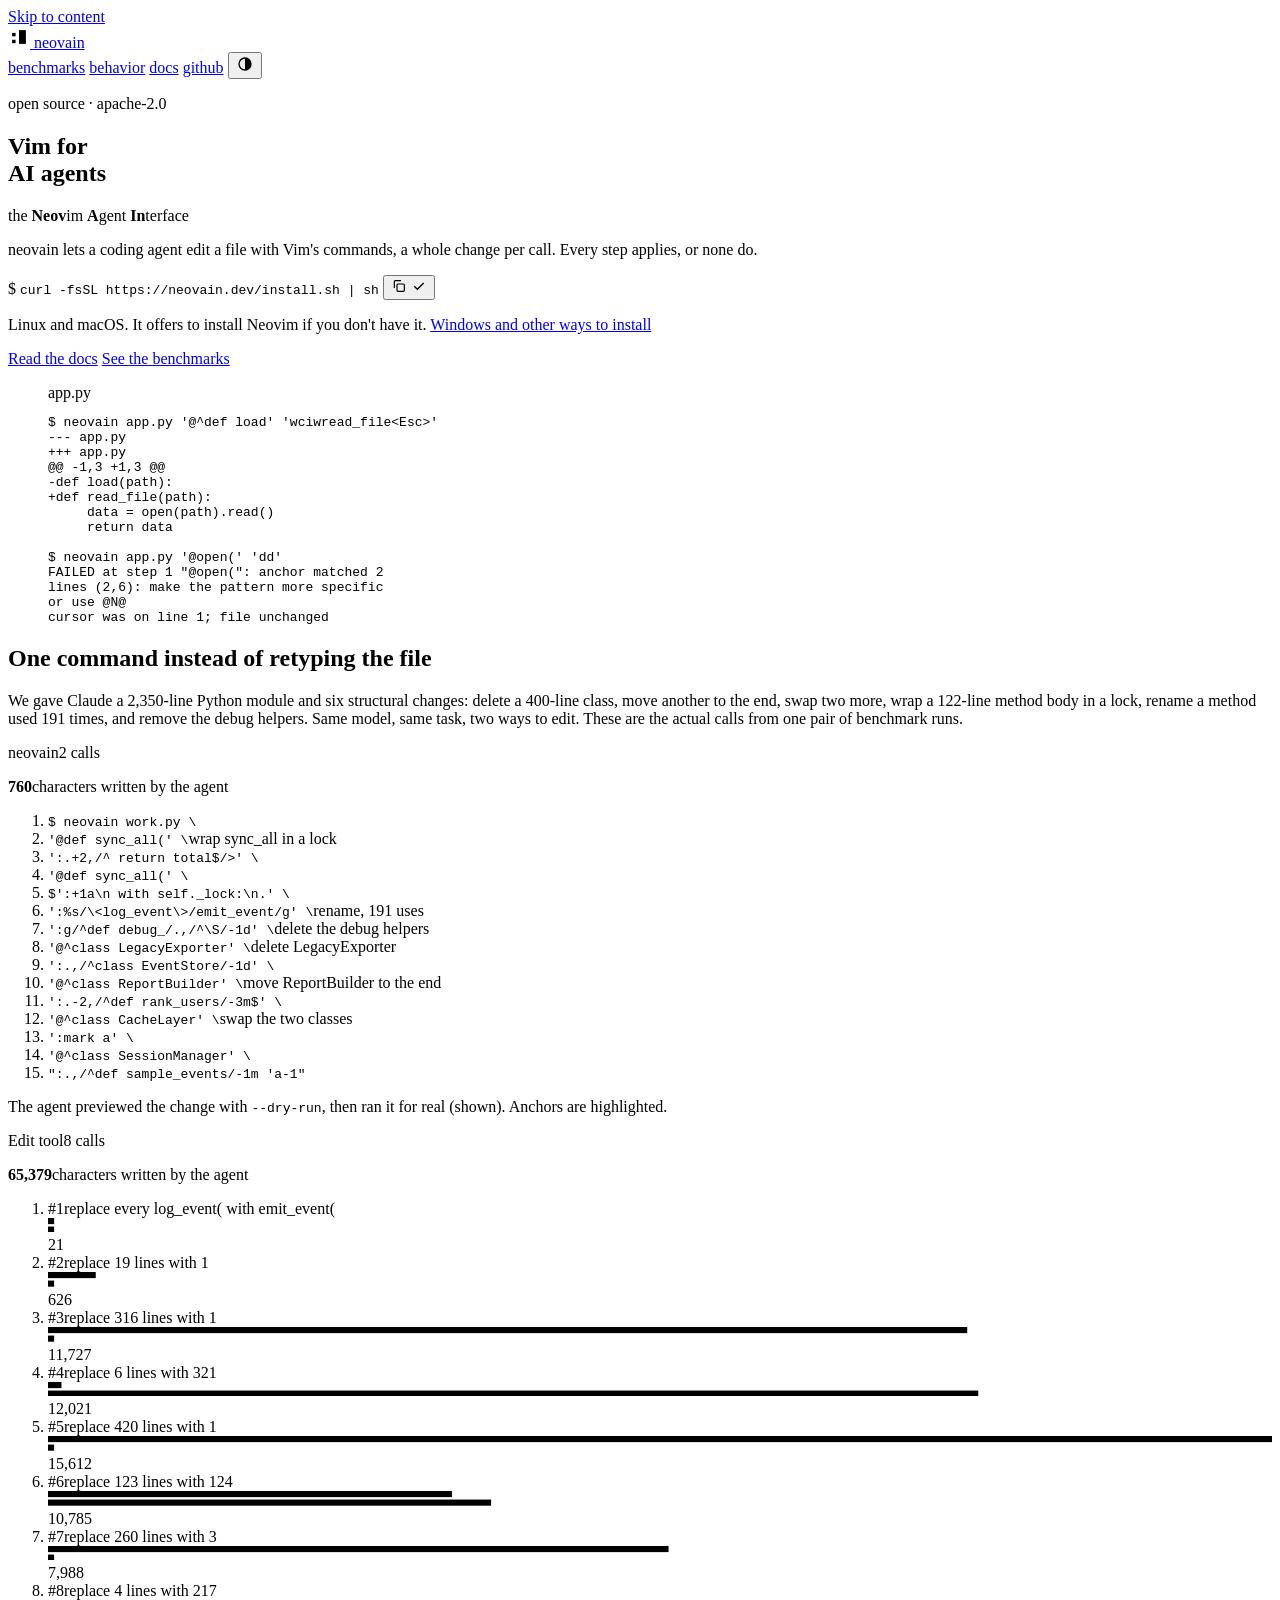
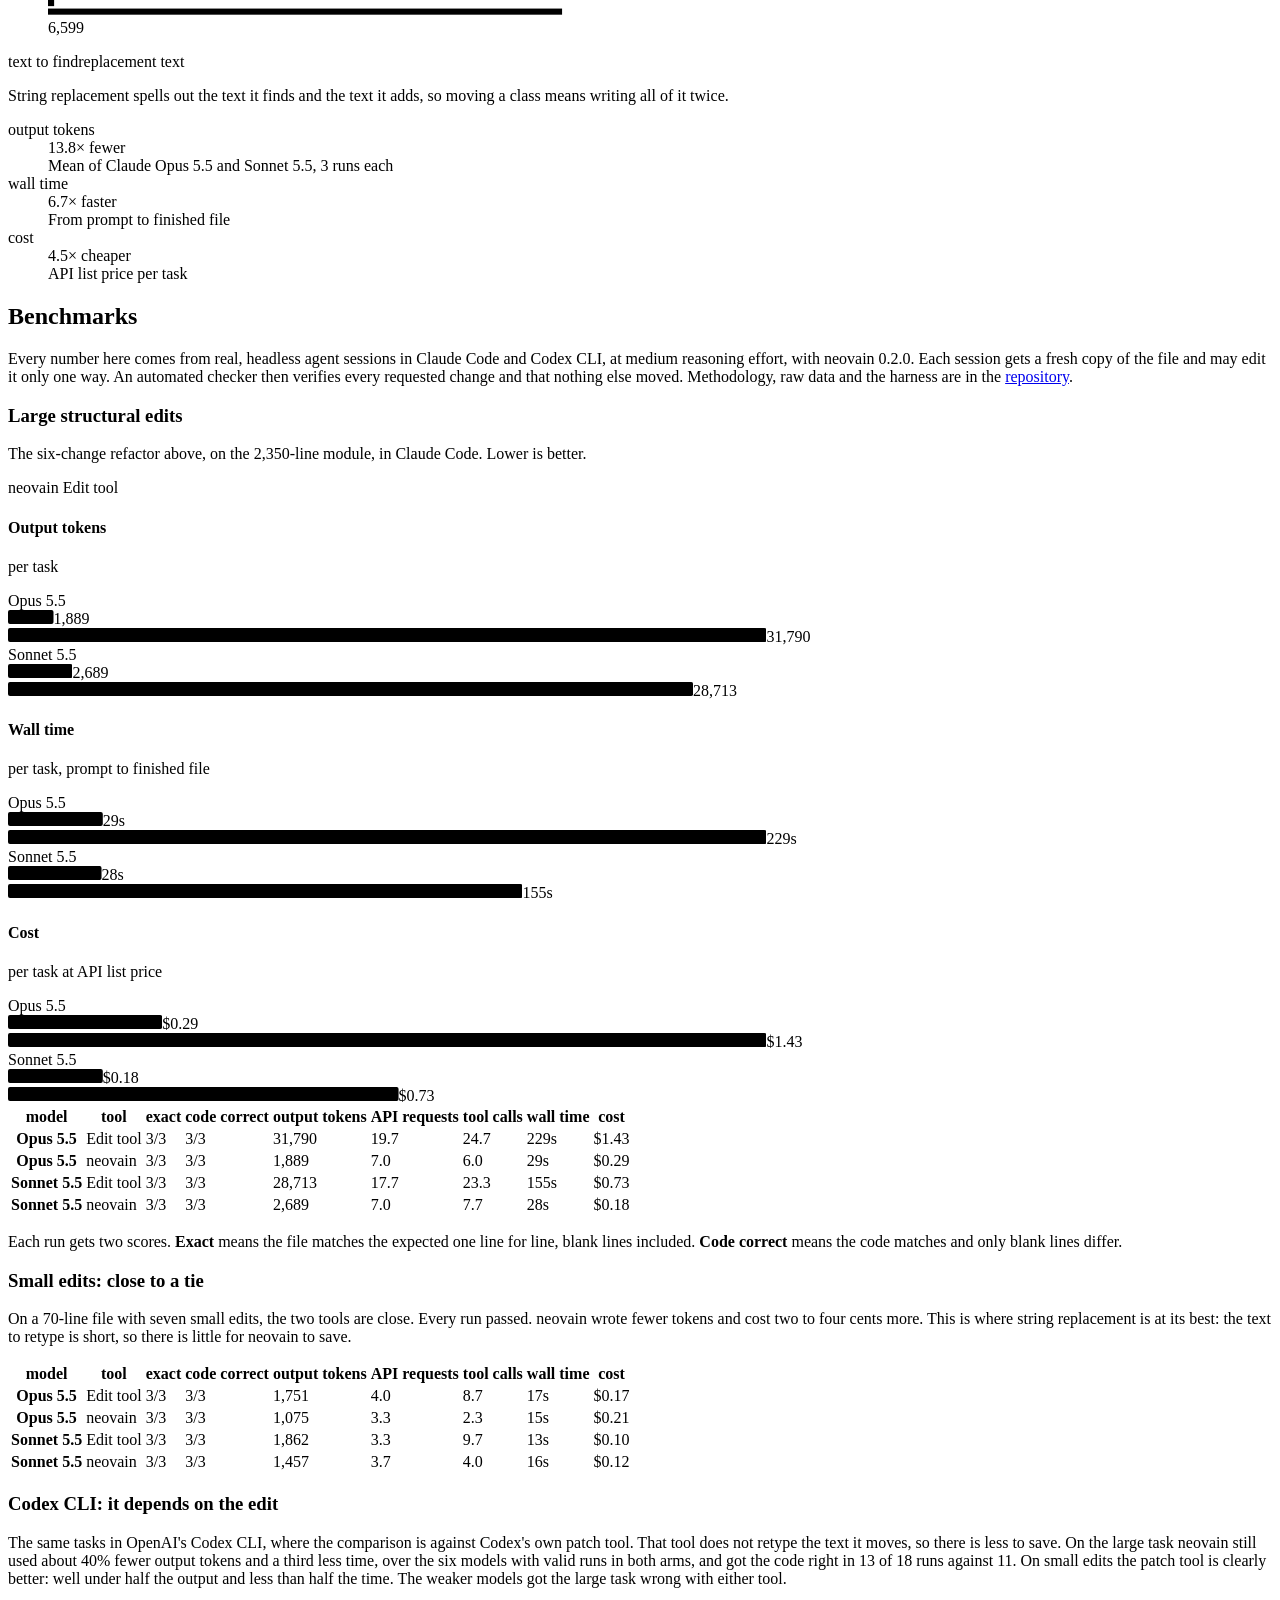
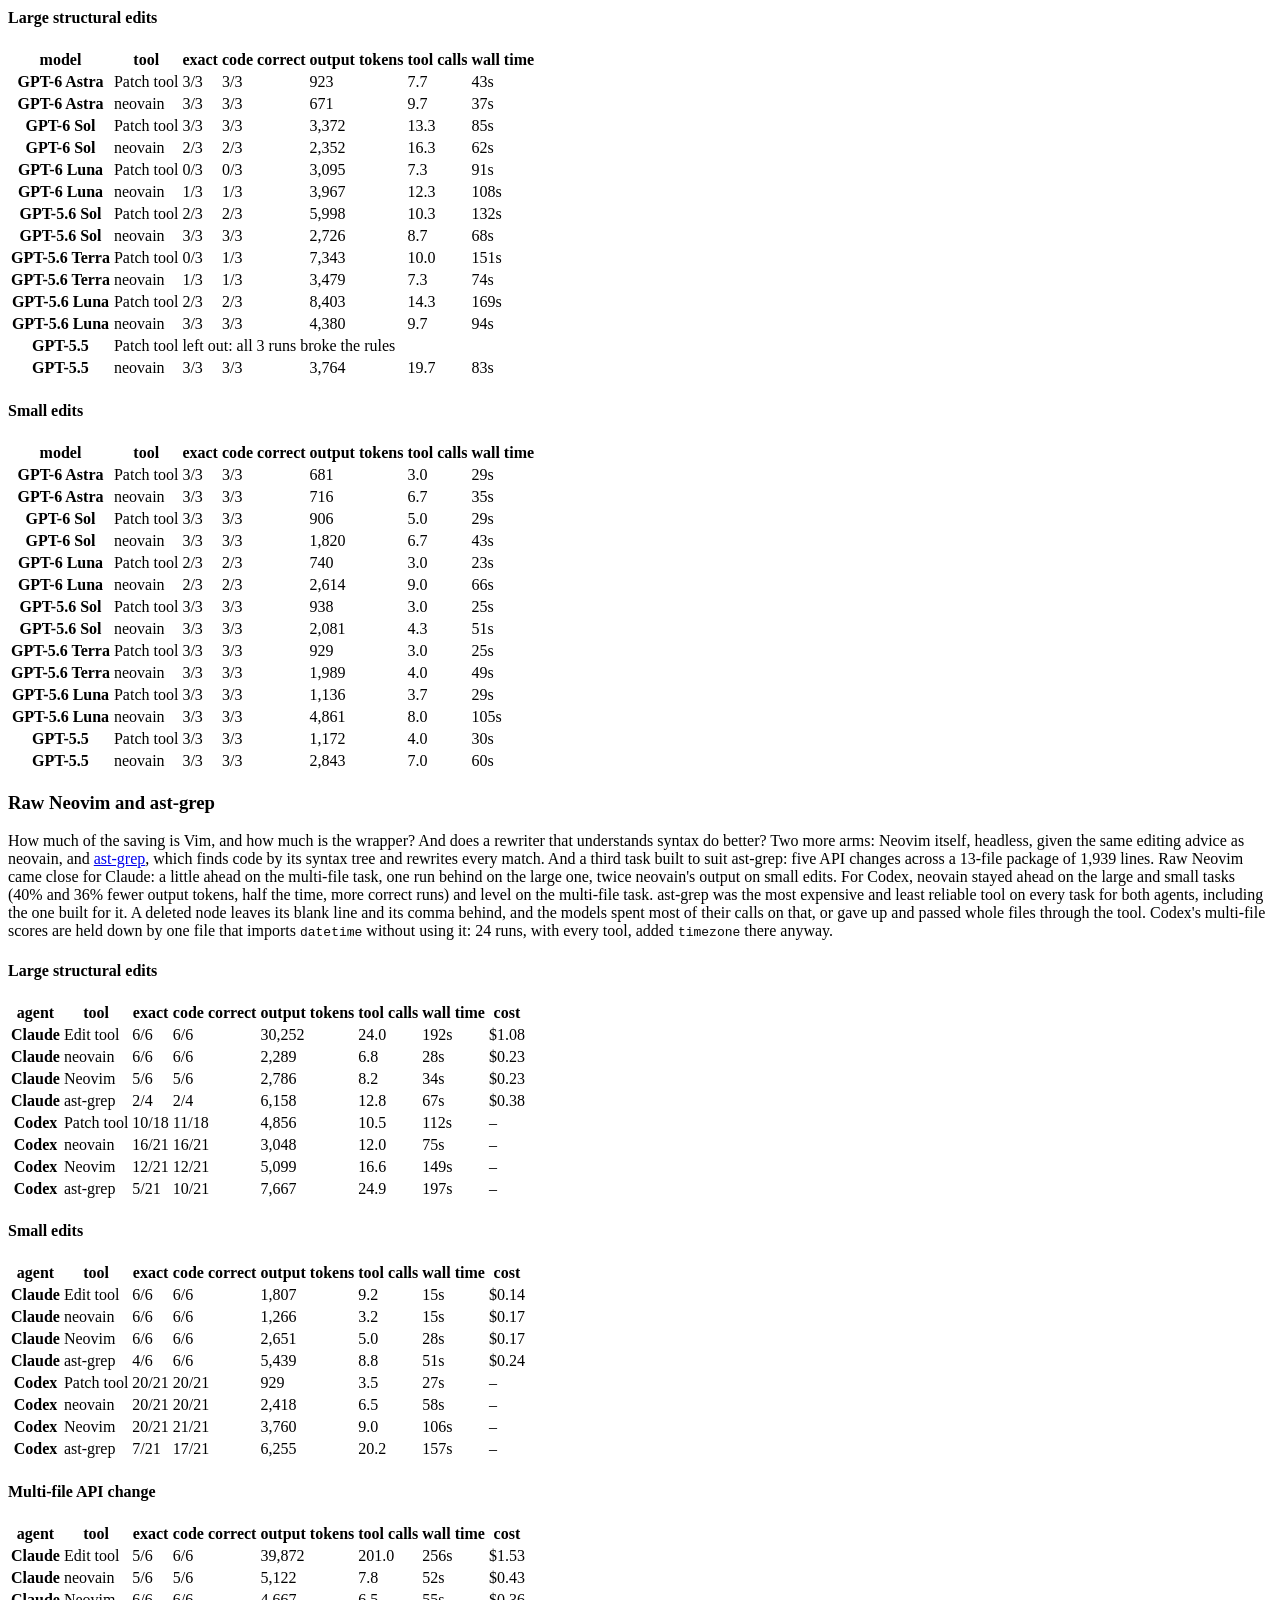
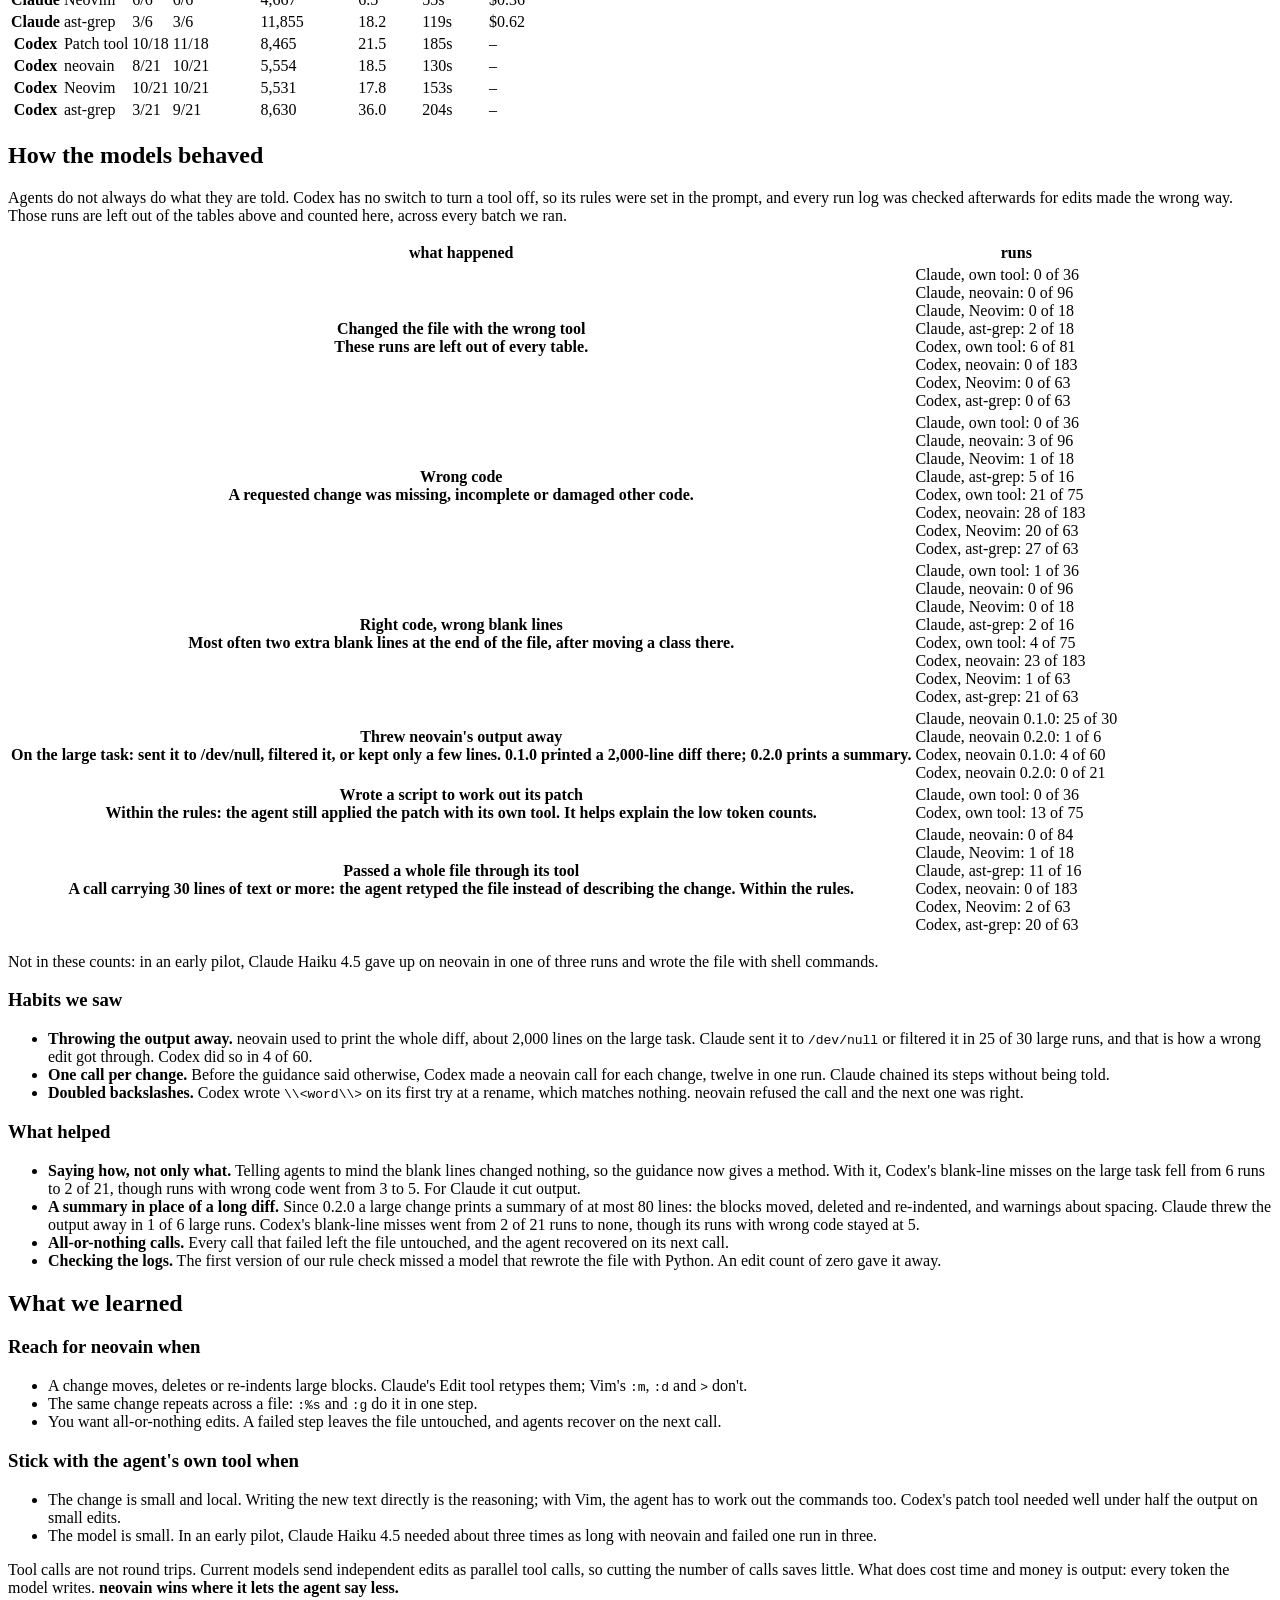
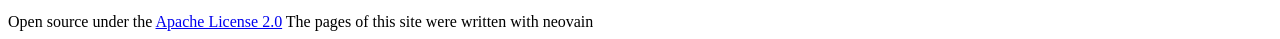
==== commit ea1b7ec3: "Benchmarks: raw Neovim and ast-grep, and the multi-file task 216 more runs: Claude Opus 5.5 and Sonn" ====
--- a/site/index.html
+++ b/site/index.html
@@ -308,6 +308,60 @@
           </table>
         </div>
         <!-- /generated:codex -->
+        <div class="small-edits" id="tools">
+          <h3>Raw Neovim and ast-grep</h3>
+          <p class="note">How much of the saving is Vim, and how much is the wrapper? And does a rewriter that understands syntax do better? Two more arms: Neovim itself, headless, given the same editing advice as neovain, and <a href="https://ast-grep.github.io">ast-grep</a>, which finds code by its syntax tree and rewrites every match. And a third task built to suit ast-grep: five API changes across a 13-file package of 1,939 lines. Raw Neovim came close for Claude: a little ahead on the multi-file task, one run behind on the large one, twice neovain's output on small edits. For Codex, neovain stayed ahead on the large and small tasks (40% and 36% fewer output tokens, half the time, more correct runs) and level on the multi-file task. ast-grep was the most expensive and least reliable tool on every task for both agents, including the one built for it. A deleted node leaves its blank line and its comma behind, and the models spent most of their calls on that, or gave up and passed whole files through the tool. Codex's multi-file scores are held down by one file that imports <code>datetime</code> without using it: 24 runs, with every tool, added <code>timezone</code> there anyway.</p>
+        </div>
+        <!-- generated:tools -->
+        <h4 class="table-title">Large structural edits</h4>
+        <div class="table-wrap">
+          <table>
+            <thead><tr><th class="text" scope="col">agent</th><th class="text" scope="col">tool</th><th scope="col">exact</th><th scope="col">code correct</th><th scope="col">output tokens</th><th scope="col">tool calls</th><th scope="col">wall time</th><th scope="col">cost</th></tr></thead>
+            <tbody>
+              <tr><th class="text" scope="row">Claude</th><td class="text"><i class="swatch edit"></i>Edit tool</td><td>6/6</td><td>6/6</td><td>30,252</td><td>24.0</td><td>192s</td><td>$1.08</td></tr>
+              <tr><th class="text" scope="row">Claude</th><td class="text"><i class="swatch neovain"></i>neovain</td><td>6/6</td><td>6/6</td><td>2,289</td><td>6.8</td><td>28s</td><td>$0.23</td></tr>
+              <tr><th class="text" scope="row">Claude</th><td class="text"><i class="swatch nvim"></i>Neovim</td><td class="short">5/6</td><td class="short">5/6</td><td>2,786</td><td>8.2</td><td>34s</td><td>$0.23</td></tr>
+              <tr><th class="text" scope="row">Claude</th><td class="text"><i class="swatch ast-grep"></i>ast-grep</td><td class="short">2/4</td><td class="short">2/4</td><td>6,158</td><td>12.8</td><td>67s</td><td>$0.38</td></tr>
+              <tr><th class="text" scope="row">Codex</th><td class="text"><i class="swatch edit"></i>Patch tool</td><td class="short">10/18</td><td class="short">11/18</td><td>4,856</td><td>10.5</td><td>112s</td><td>–</td></tr>
+              <tr><th class="text" scope="row">Codex</th><td class="text"><i class="swatch neovain"></i>neovain</td><td class="short">16/21</td><td class="short">16/21</td><td>3,048</td><td>12.0</td><td>75s</td><td>–</td></tr>
+              <tr><th class="text" scope="row">Codex</th><td class="text"><i class="swatch nvim"></i>Neovim</td><td class="short">12/21</td><td class="short">12/21</td><td>5,099</td><td>16.6</td><td>149s</td><td>–</td></tr>
+              <tr><th class="text" scope="row">Codex</th><td class="text"><i class="swatch ast-grep"></i>ast-grep</td><td class="short">5/21</td><td class="short">10/21</td><td>7,667</td><td>24.9</td><td>197s</td><td>–</td></tr>
+            </tbody>
+          </table>
+        </div>
+        <h4 class="table-title">Small edits</h4>
+        <div class="table-wrap">
+          <table>
+            <thead><tr><th class="text" scope="col">agent</th><th class="text" scope="col">tool</th><th scope="col">exact</th><th scope="col">code correct</th><th scope="col">output tokens</th><th scope="col">tool calls</th><th scope="col">wall time</th><th scope="col">cost</th></tr></thead>
+            <tbody>
+              <tr><th class="text" scope="row">Claude</th><td class="text"><i class="swatch edit"></i>Edit tool</td><td>6/6</td><td>6/6</td><td>1,807</td><td>9.2</td><td>15s</td><td>$0.14</td></tr>
+              <tr><th class="text" scope="row">Claude</th><td class="text"><i class="swatch neovain"></i>neovain</td><td>6/6</td><td>6/6</td><td>1,266</td><td>3.2</td><td>15s</td><td>$0.17</td></tr>
+              <tr><th class="text" scope="row">Claude</th><td class="text"><i class="swatch nvim"></i>Neovim</td><td>6/6</td><td>6/6</td><td>2,651</td><td>5.0</td><td>28s</td><td>$0.17</td></tr>
+              <tr><th class="text" scope="row">Claude</th><td class="text"><i class="swatch ast-grep"></i>ast-grep</td><td class="short">4/6</td><td>6/6</td><td>5,439</td><td>8.8</td><td>51s</td><td>$0.24</td></tr>
+              <tr><th class="text" scope="row">Codex</th><td class="text"><i class="swatch edit"></i>Patch tool</td><td class="short">20/21</td><td class="short">20/21</td><td>929</td><td>3.5</td><td>27s</td><td>–</td></tr>
+              <tr><th class="text" scope="row">Codex</th><td class="text"><i class="swatch neovain"></i>neovain</td><td class="short">20/21</td><td class="short">20/21</td><td>2,418</td><td>6.5</td><td>58s</td><td>–</td></tr>
+              <tr><th class="text" scope="row">Codex</th><td class="text"><i class="swatch nvim"></i>Neovim</td><td class="short">20/21</td><td>21/21</td><td>3,760</td><td>9.0</td><td>106s</td><td>–</td></tr>
+              <tr><th class="text" scope="row">Codex</th><td class="text"><i class="swatch ast-grep"></i>ast-grep</td><td class="short">7/21</td><td class="short">17/21</td><td>6,255</td><td>20.2</td><td>157s</td><td>–</td></tr>
+            </tbody>
+          </table>
+        </div>
+        <h4 class="table-title">Multi-file API change</h4>
+        <div class="table-wrap">
+          <table>
+            <thead><tr><th class="text" scope="col">agent</th><th class="text" scope="col">tool</th><th scope="col">exact</th><th scope="col">code correct</th><th scope="col">output tokens</th><th scope="col">tool calls</th><th scope="col">wall time</th><th scope="col">cost</th></tr></thead>
+            <tbody>
+              <tr><th class="text" scope="row">Claude</th><td class="text"><i class="swatch edit"></i>Edit tool</td><td class="short">5/6</td><td>6/6</td><td>39,872</td><td>201.0</td><td>256s</td><td>$1.53</td></tr>
+              <tr><th class="text" scope="row">Claude</th><td class="text"><i class="swatch neovain"></i>neovain</td><td class="short">5/6</td><td class="short">5/6</td><td>5,122</td><td>7.8</td><td>52s</td><td>$0.43</td></tr>
+              <tr><th class="text" scope="row">Claude</th><td class="text"><i class="swatch nvim"></i>Neovim</td><td>6/6</td><td>6/6</td><td>4,667</td><td>6.5</td><td>55s</td><td>$0.36</td></tr>
+              <tr><th class="text" scope="row">Claude</th><td class="text"><i class="swatch ast-grep"></i>ast-grep</td><td class="short">3/6</td><td class="short">3/6</td><td>11,855</td><td>18.2</td><td>119s</td><td>$0.62</td></tr>
+              <tr><th class="text" scope="row">Codex</th><td class="text"><i class="swatch edit"></i>Patch tool</td><td class="short">10/18</td><td class="short">11/18</td><td>8,465</td><td>21.5</td><td>185s</td><td>–</td></tr>
+              <tr><th class="text" scope="row">Codex</th><td class="text"><i class="swatch neovain"></i>neovain</td><td class="short">8/21</td><td class="short">10/21</td><td>5,554</td><td>18.5</td><td>130s</td><td>–</td></tr>
+              <tr><th class="text" scope="row">Codex</th><td class="text"><i class="swatch nvim"></i>Neovim</td><td class="short">10/21</td><td class="short">10/21</td><td>5,531</td><td>17.8</td><td>153s</td><td>–</td></tr>
+              <tr><th class="text" scope="row">Codex</th><td class="text"><i class="swatch ast-grep"></i>ast-grep</td><td class="short">3/21</td><td class="short">9/21</td><td>8,630</td><td>36.0</td><td>204s</td><td>–</td></tr>
+            </tbody>
+          </table>
+        </div>
+        <!-- /generated:tools -->
       </div>
     </section>
 
@@ -320,11 +374,12 @@
           <table>
             <thead><tr><th class="text" scope="col">what happened</th><th class="text" scope="col">runs</th></tr></thead>
             <tbody>
-              <tr><th class="text wrap" scope="row"><strong>Changed the file with the wrong tool</strong><br>These runs are left out of every table.</th><td class="text">Claude, own tool: 0 of 30<br>Claude, neovain: 0 of 90<br>Codex, own tool: 3 of 60<br>Codex, neovain: 0 of 162</td></tr>
-              <tr><th class="text wrap" scope="row"><strong>Wrong code</strong><br>A requested change was missing, incomplete or damaged other code.</th><td class="text">Claude, own tool: 0 of 30<br>Claude, neovain: 2 of 90<br>Codex, own tool: 14 of 57<br>Codex, neovain: 17 of 162</td></tr>
-              <tr><th class="text wrap" scope="row"><strong>Right code, wrong blank lines</strong><br>Most often two extra blank lines at the end of the file, after moving a class there.</th><td class="text">Claude, own tool: 0 of 30<br>Claude, neovain: 0 of 90<br>Codex, own tool: 3 of 57<br>Codex, neovain: 21 of 162</td></tr>
+              <tr><th class="text wrap" scope="row"><strong>Changed the file with the wrong tool</strong><br>These runs are left out of every table.</th><td class="text">Claude, own tool: 0 of 36<br>Claude, neovain: 0 of 96<br>Claude, Neovim: 0 of 18<br>Claude, ast-grep: 2 of 18<br>Codex, own tool: 6 of 81<br>Codex, neovain: 0 of 183<br>Codex, Neovim: 0 of 63<br>Codex, ast-grep: 0 of 63</td></tr>
+              <tr><th class="text wrap" scope="row"><strong>Wrong code</strong><br>A requested change was missing, incomplete or damaged other code.</th><td class="text">Claude, own tool: 0 of 36<br>Claude, neovain: 3 of 96<br>Claude, Neovim: 1 of 18<br>Claude, ast-grep: 5 of 16<br>Codex, own tool: 21 of 75<br>Codex, neovain: 28 of 183<br>Codex, Neovim: 20 of 63<br>Codex, ast-grep: 27 of 63</td></tr>
+              <tr><th class="text wrap" scope="row"><strong>Right code, wrong blank lines</strong><br>Most often two extra blank lines at the end of the file, after moving a class there.</th><td class="text">Claude, own tool: 1 of 36<br>Claude, neovain: 0 of 96<br>Claude, Neovim: 0 of 18<br>Claude, ast-grep: 2 of 16<br>Codex, own tool: 4 of 75<br>Codex, neovain: 23 of 183<br>Codex, Neovim: 1 of 63<br>Codex, ast-grep: 21 of 63</td></tr>
               <tr><th class="text wrap" scope="row"><strong>Threw neovain's output away</strong><br>On the large task: sent it to /dev/null, filtered it, or kept only a few lines. 0.1.0 printed a 2,000-line diff there; 0.2.0 prints a summary.</th><td class="text">Claude, neovain 0.1.0: 25 of 30<br>Claude, neovain 0.2.0: 1 of 6<br>Codex, neovain 0.1.0: 4 of 60<br>Codex, neovain 0.2.0: 0 of 21</td></tr>
-              <tr><th class="text wrap" scope="row"><strong>Wrote a script to work out its patch</strong><br>Within the rules: the agent still applied the patch with its own tool. It helps explain the low token counts.</th><td class="text">Claude, own tool: 0 of 30<br>Codex, own tool: 7 of 57</td></tr>
+              <tr><th class="text wrap" scope="row"><strong>Wrote a script to work out its patch</strong><br>Within the rules: the agent still applied the patch with its own tool. It helps explain the low token counts.</th><td class="text">Claude, own tool: 0 of 36<br>Codex, own tool: 13 of 75</td></tr>
+              <tr><th class="text wrap" scope="row"><strong>Passed a whole file through its tool</strong><br>A call carrying 30 lines of text or more: the agent retyped the file instead of describing the change. Within the rules.</th><td class="text">Claude, neovain: 0 of 84<br>Claude, Neovim: 1 of 18<br>Claude, ast-grep: 11 of 16<br>Codex, neovain: 0 of 183<br>Codex, Neovim: 2 of 63<br>Codex, ast-grep: 20 of 63</td></tr>
             </tbody>
           </table>
         </div>
